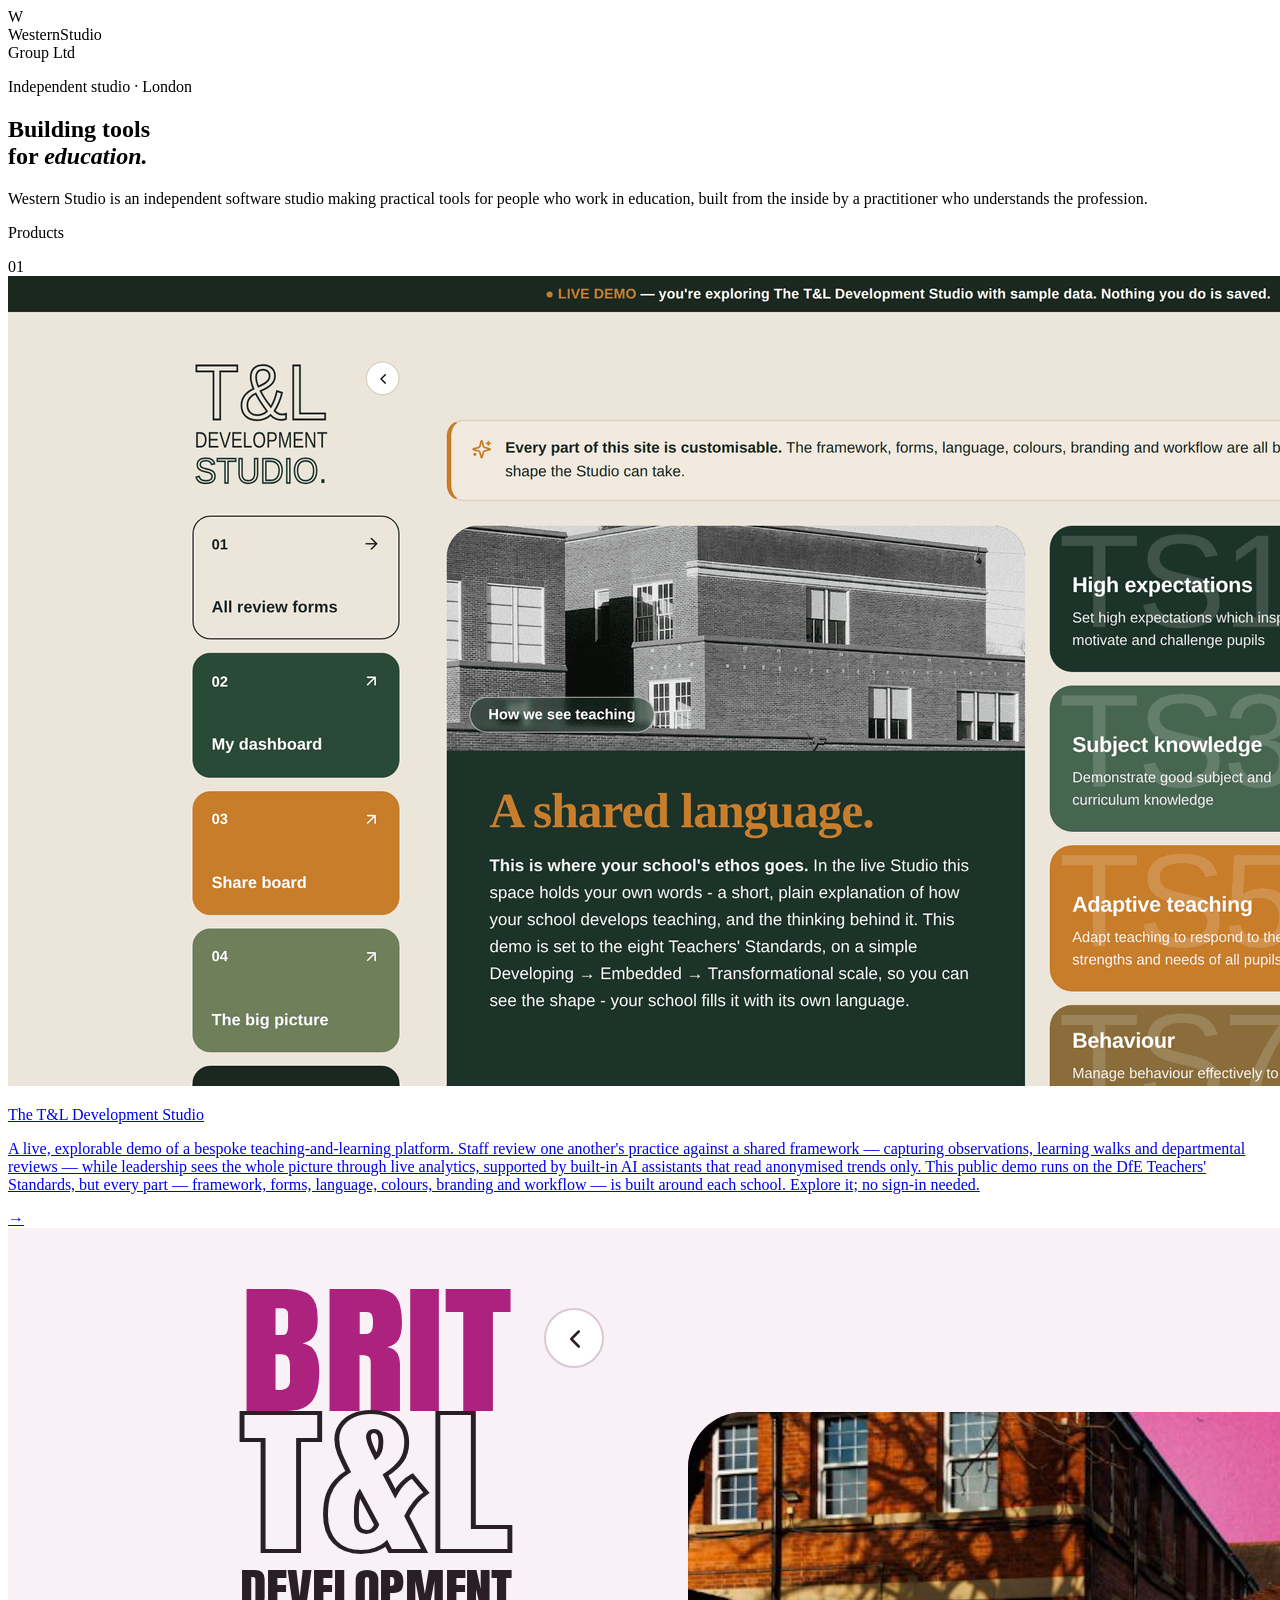
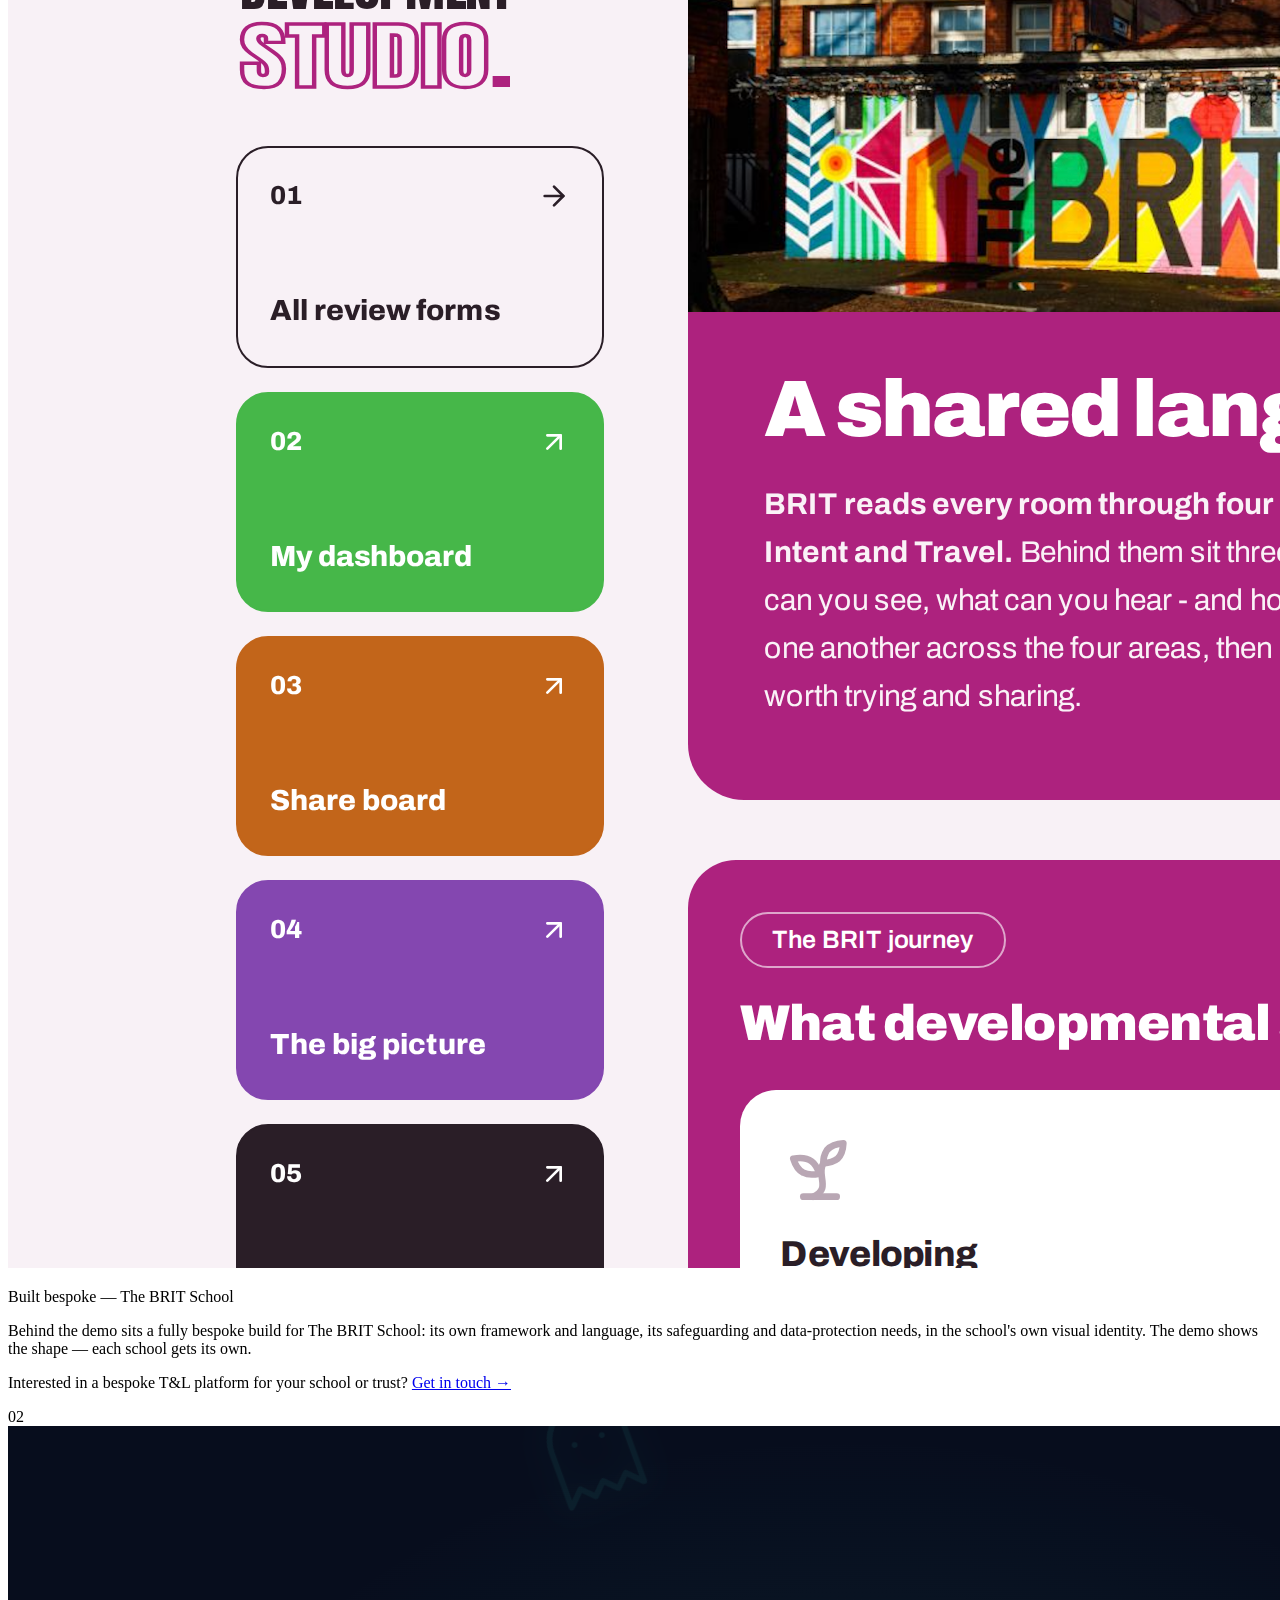
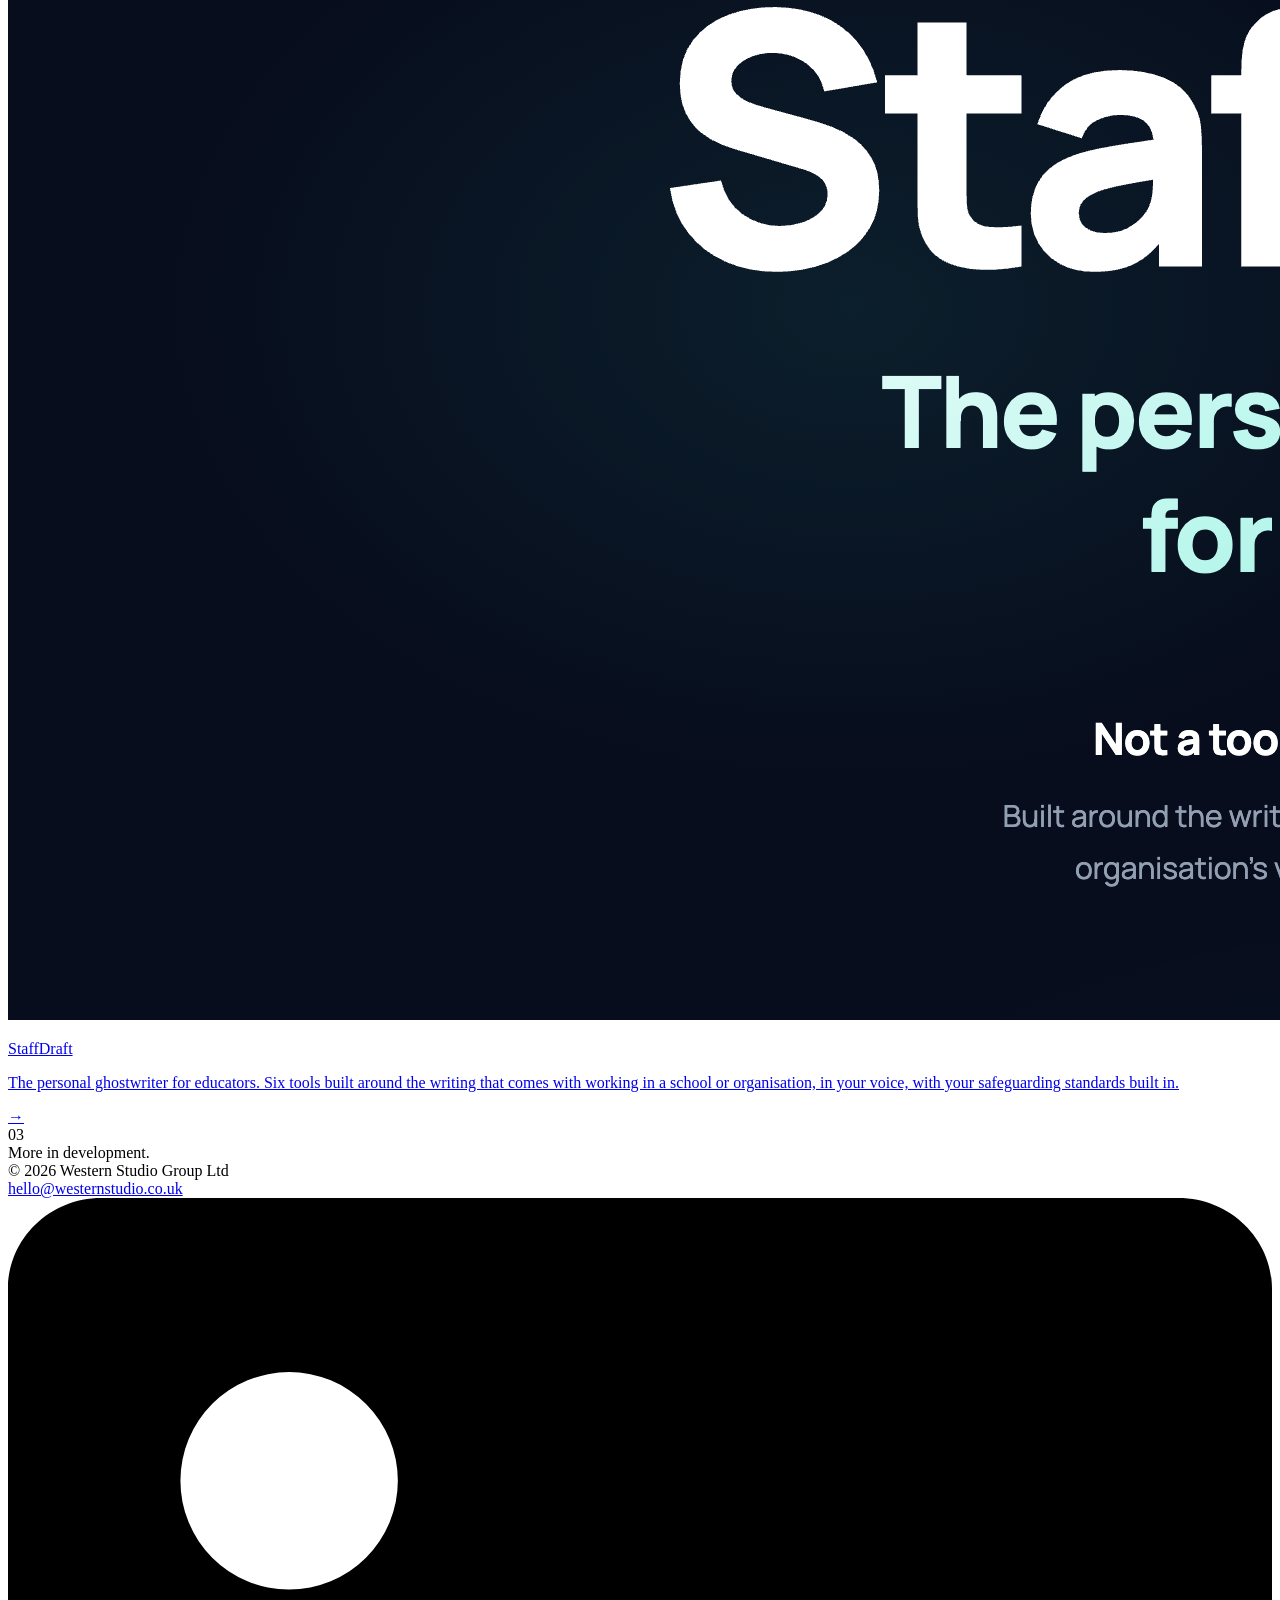
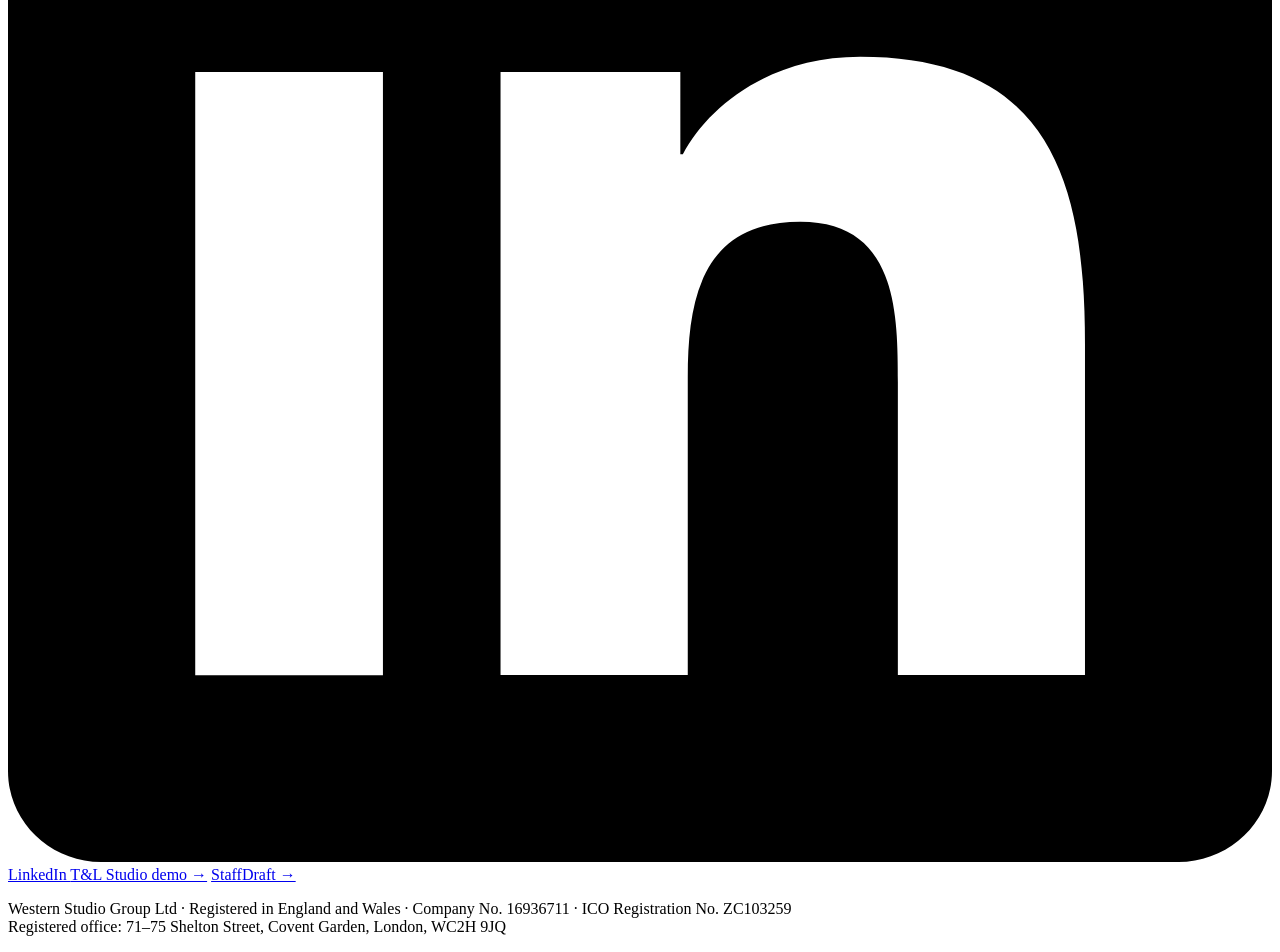
==== WesternStudio/public/index.html @ 958e8bd5 "Bump app.css cache-buster to v=2 so the new sub-section styles load The 'Built bespoke' sub-section " ====
<!DOCTYPE html>
<!--

  ██╗    ██╗ ███████╗  ██████╗
  ██║    ██║ ██╔════╝ ██╔════╝
  ██║ █╗ ██║ ███████╗ ██║  ███╗
  ██║███╗██║ ╚════██║ ██║   ██║
  ╚███╔███╔╝ ███████║ ╚██████╔╝
   ╚══╝╚══╝  ╚══════╝  ╚═════╝

  Western Studio Group  ·  independent tools for education.
  © 2026 Western Studio Group Ltd.

  [ ◉ ‿ ◉ ]  ~ made with care.

-->
<html lang="en">
<head>
  <meta charset="UTF-8">
  <meta name="viewport" content="width=device-width, initial-scale=1.0">
  <title>Western Studio Group</title>
  <meta name="description" content="Western Studio Group. An independent studio building tools for education.">
  <meta property="og:title" content="Western Studio Group">
  <meta property="og:description" content="An independent studio building tools for education.">
  <meta property="og:url" content="https://westernstudio.co.uk">
  <link rel="icon" type="image/svg+xml" href="/favicon.svg">
  <link rel="preconnect" href="https://fonts.googleapis.com">
  <link rel="preconnect" href="https://fonts.gstatic.com" crossorigin>
  <link href="https://fonts.googleapis.com/css2?family=Inter:wght@300;400;600;700;900&family=Fraunces:ital,opsz,wght@0,9..144,300;0,9..144,700;0,9..144,900;1,9..144,300;1,9..144,700&family=Bebas+Neue&display=swap" rel="stylesheet">
  <link rel="stylesheet" href="/css/app.css?v=2">
</head>
<body>

  <header>
    <div class="wrap">
      <div class="header-inner">
        <div class="wordmark">
          <div class="wm-mark">
            <span class="wm-mark-letter">W</span>
          </div>
          <div class="wm-text">
            <div class="wm-text-top">
              <span class="wm-western">Western</span><span class="wm-studio">Studio</span>
            </div>
            <span class="wm-text-bottom">Group Ltd</span>
          </div>
        </div>
        <p class="header-tagline">Independent studio &middot; London</p>
      </div>
    </div>
  </header>

  <main>
    <div class="wrap">

      <section class="hero">
        <h1>Building tools<br>for <em>education.</em></h1>
        <p>Western Studio is an independent software studio making practical tools for people who work in education, built from the inside by a practitioner who understands the profession.</p>
      </section>

      <section class="products">
        <p class="section-label">Products</p>

        <div class="product">
          <span class="product-num">01</span>
          <a href="https://tl-dev-studio-demo.web.app" target="_blank" rel="noopener noreferrer" class="product-card">
            <img src="images/demo-studio.png" alt="The T&amp;L Development Studio - the demo landing page, showing the Teachers' Standards framework and review forms" class="product-hero-img">
            <div class="product-card-body">
              <div class="product-info">
                <p class="product-name">The T&amp;L Development Studio</p>
                <p class="product-desc">A live, explorable demo of a bespoke teaching-and-learning platform. Staff review one another's practice against a shared framework — capturing observations, learning walks and departmental reviews — while leadership sees the whole picture through live analytics, supported by built-in AI assistants that read anonymised trends only. This public demo runs on the DfE Teachers' Standards, but every part — framework, forms, language, colours, branding and workflow — is built around each school. Explore it; no sign-in needed.</p>
              </div>
              <span class="product-arrow">→</span>
            </div>
          </a>
          <div class="product-subsection">
            <img src="images/brit-studio.png" alt="The bespoke T&amp;L Development Studio built for The BRIT School" class="subsection-img">
            <div class="subsection-body">
              <p class="subsection-title">Built bespoke — The BRIT School</p>
              <p class="subsection-desc">Behind the demo sits a fully bespoke build for The BRIT School: its own framework and language, its safeguarding and data-protection needs, in the school's own visual identity. The demo shows the shape — each school gets its own.</p>
              <p class="product-note">Interested in a bespoke T&amp;L platform for your school or trust? <a href="mailto:hello@westernstudio.co.uk?subject=Bespoke%20T%26L%20platform%20enquiry">Get in touch →</a></p>
            </div>
          </div>
        </div>

        <div class="product">
          <span class="product-num">02</span>
          <a href="https://staffdraft.ai" target="_blank" rel="noopener noreferrer" class="product-card">
            <img src="images/staffdraft-hero.png" alt="StaffDraft" class="product-hero-img">
            <div class="product-card-body">
              <div class="product-info">
                <p class="product-name">StaffDraft</p>
                <p class="product-desc">The personal ghostwriter for educators. Six tools built around the writing that comes with working in a school or organisation, in your voice, with your safeguarding standards built in.</p>
              </div>
              <span class="product-arrow">→</span>
            </div>
          </a>
        </div>

        <div class="product">
          <span class="product-num">03</span>
          <div class="product-placeholder">
            <span>More in development.</span>
          </div>
        </div>

      </section>

      <!-- ABOUT section hidden from public (2026-07). To restore, remove this line and the matching close-comment below.
      <section class="about">
        <p class="section-label">About</p>
        <div class="about-inner">
          <div class="about-photo-wrap">
            <img src="images/kerry.jpg" alt="Kerry Western" class="about-photo">
            <div class="about-badge">
              <svg width="9" height="9" viewBox="0 0 24 24" fill="none" stroke="white" stroke-width="3" stroke-linecap="round" stroke-linejoin="round"><polyline points="20 6 9 17 4 12"/></svg>
            </div>
          </div>
          <div class="about-body">
            <h2>Kerry Western</h2>
            <p class="about-role">Creator, Western Studio Group &nbsp;·&nbsp; Director of Teaching &amp; Learning, The BRIT School</p>
            <p>Computer scientist by training, television producer by early career, educator by conviction. Kerry has spent over twelve years at the intersection of education, the arts and technology, leading teaching and learning strategy at one of the UK's most distinctive schools, developing whole-school AI and digital strategy, and speaking at Bett and the Festival of Education. StaffDraft is her first product.</p>
          </div>
        </div>
      </section>

      <section class="brand">
        <p class="section-label">Brand</p>
        <div class="brand-logos">
          <div class="brand-logo-item">
            <img src="/images/wsg-logo.svg" alt="Western Studio Group logo" style="max-width:320px;width:100%;">
            <a href="/images/wsg-logo.svg" download="wsg-logo.svg" class="brand-download">
              <svg xmlns="http://www.w3.org/2000/svg" width="13" height="13" viewBox="0 0 24 24" fill="none" stroke="currentColor" stroke-width="2" stroke-linecap="round" stroke-linejoin="round"><path d="M21 15v4a2 2 0 0 1-2 2H5a2 2 0 0 1-2-2v-4"/><polyline points="7 10 12 15 17 10"/><line x1="12" y1="15" x2="12" y2="3"/></svg>
              Download SVG
            </a>
          </div>
          <div class="brand-logo-item">
            <img src="/images/wsg-circle.svg" alt="Western Studio Group monogram" style="width:110px;height:110px;">
            <a href="/images/wsg-circle.svg" download="wsg-circle.svg" class="brand-download">
              <svg xmlns="http://www.w3.org/2000/svg" width="13" height="13" viewBox="0 0 24 24" fill="none" stroke="currentColor" stroke-width="2" stroke-linecap="round" stroke-linejoin="round"><path d="M21 15v4a2 2 0 0 1-2 2H5a2 2 0 0 1-2-2v-4"/><polyline points="7 10 12 15 17 10"/><line x1="12" y1="15" x2="12" y2="3"/></svg>
              Download SVG
            </a>
          </div>
        </div>
      </section>
      -->

    </div>
  </main>

  <footer>
    <div class="wrap">
      <div class="footer-inner">
        <span class="footer-copy">© 2026 Western Studio Group Ltd</span>
        <div class="footer-links">
          <a href="mailto:hello@westernstudio.co.uk">hello@westernstudio.co.uk</a>
          <a href="https://www.linkedin.com/in/kerry-western" target="_blank" rel="noopener noreferrer">
            <svg class="li-icon" viewBox="0 0 24 24" xmlns="http://www.w3.org/2000/svg"><path d="M20.45 20.45h-3.554v-5.57c0-1.328-.025-3.036-1.852-3.036-1.853 0-2.137 1.447-2.137 2.942v5.664H9.352V9h3.414v1.561h.048c.476-.9 1.637-1.852 3.368-1.852 3.601 0 4.267 2.37 4.267 5.454v6.287zM5.337 7.433a2.062 2.062 0 0 1-2.063-2.065 2.064 2.064 0 1 1 2.063 2.065zm1.782 13.019H3.555V9h3.564v11.452zM22.225 0H1.771C.792 0 0 .774 0 1.729v20.542C0 23.227.792 24 1.771 24h20.451C23.2 24 24 23.227 24 22.271V1.729C24 .774 23.2 0 22.222 0h.003z"/></svg>
            LinkedIn
          </a>
          <a href="https://tl-dev-studio-demo.web.app" target="_blank" rel="noopener noreferrer" class="link-amber">T&amp;L Studio demo →</a>
          <a href="https://staffdraft.ai" target="_blank" rel="noopener noreferrer" class="link-amber">StaffDraft →</a>
        </div>
        <p class="footer-legal">
          Western Studio Group Ltd &middot; Registered in England and Wales &middot; Company No. 16936711 &middot; ICO Registration No. ZC103259<br>
          Registered office: 71–75 Shelton Street, Covent Garden, London, WC2H 9JQ
        </p>
      </div>
    </div>
  </footer>

</body>
</html>
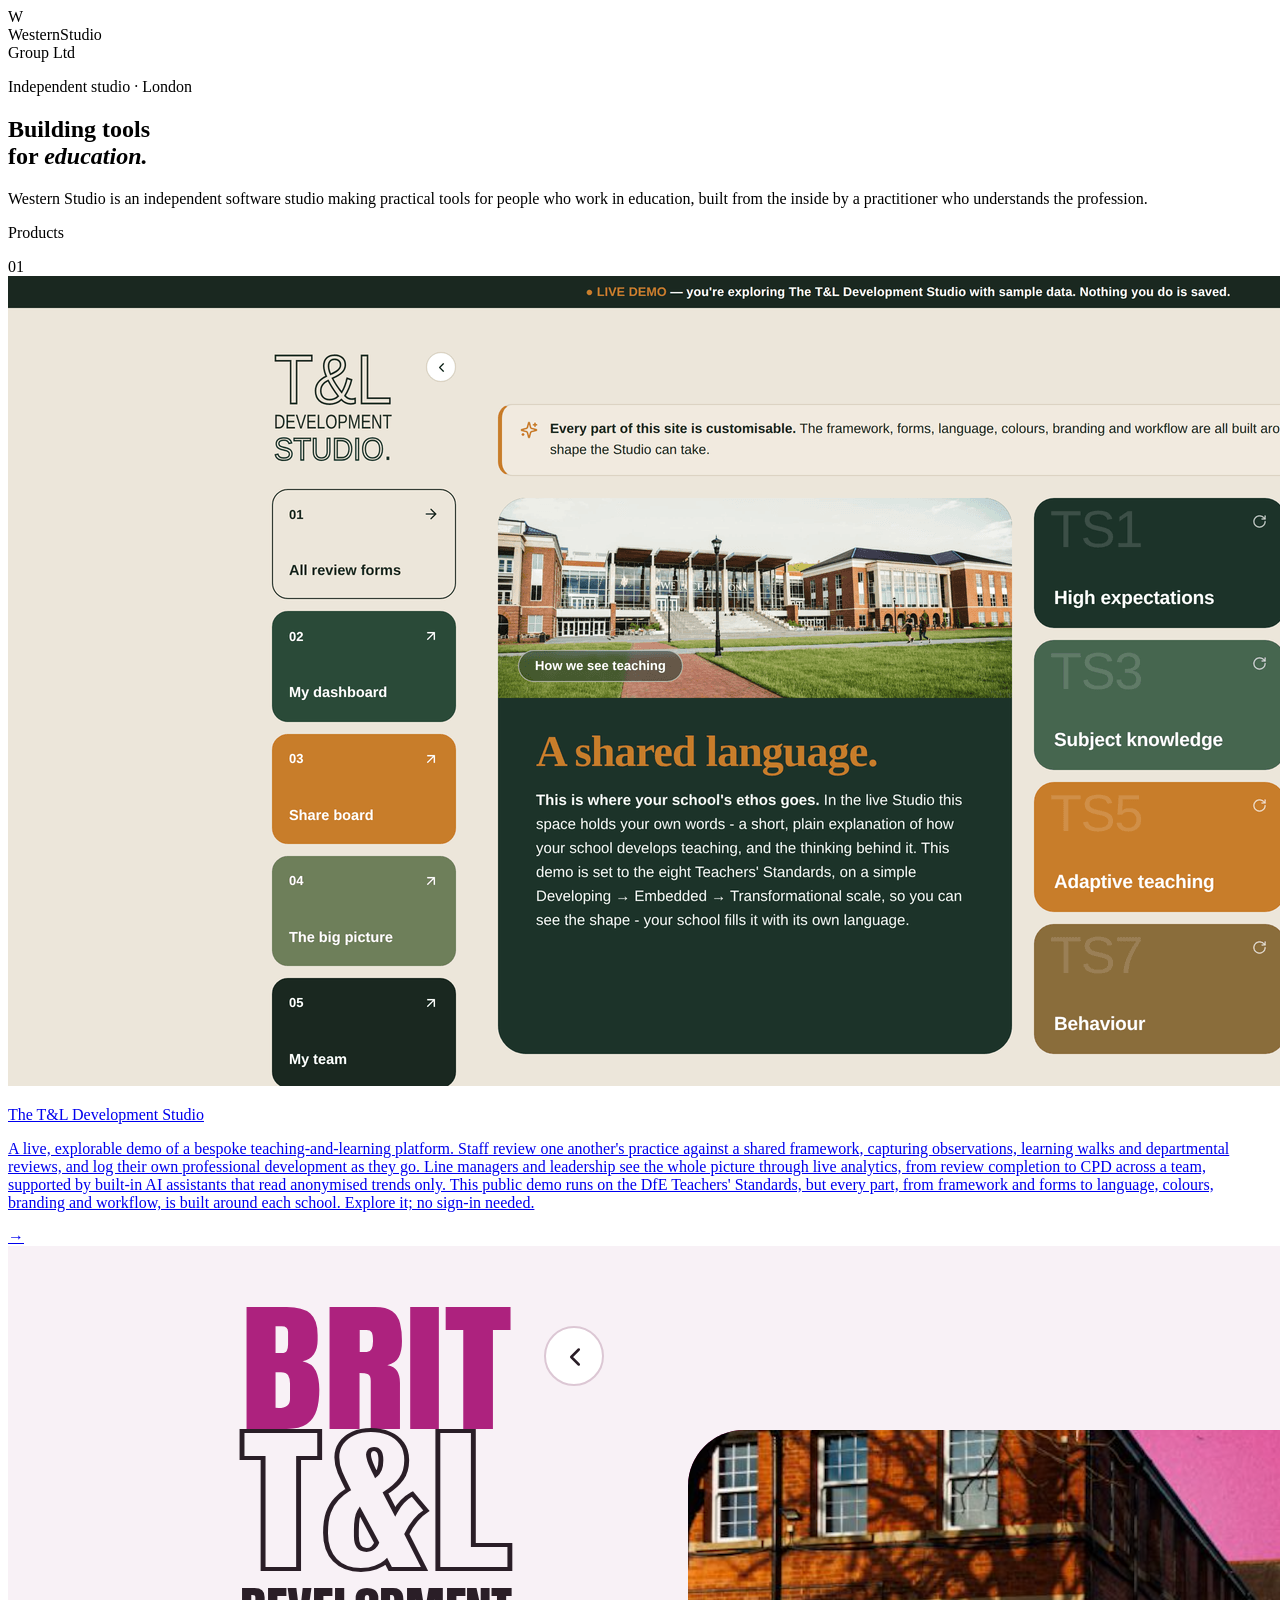
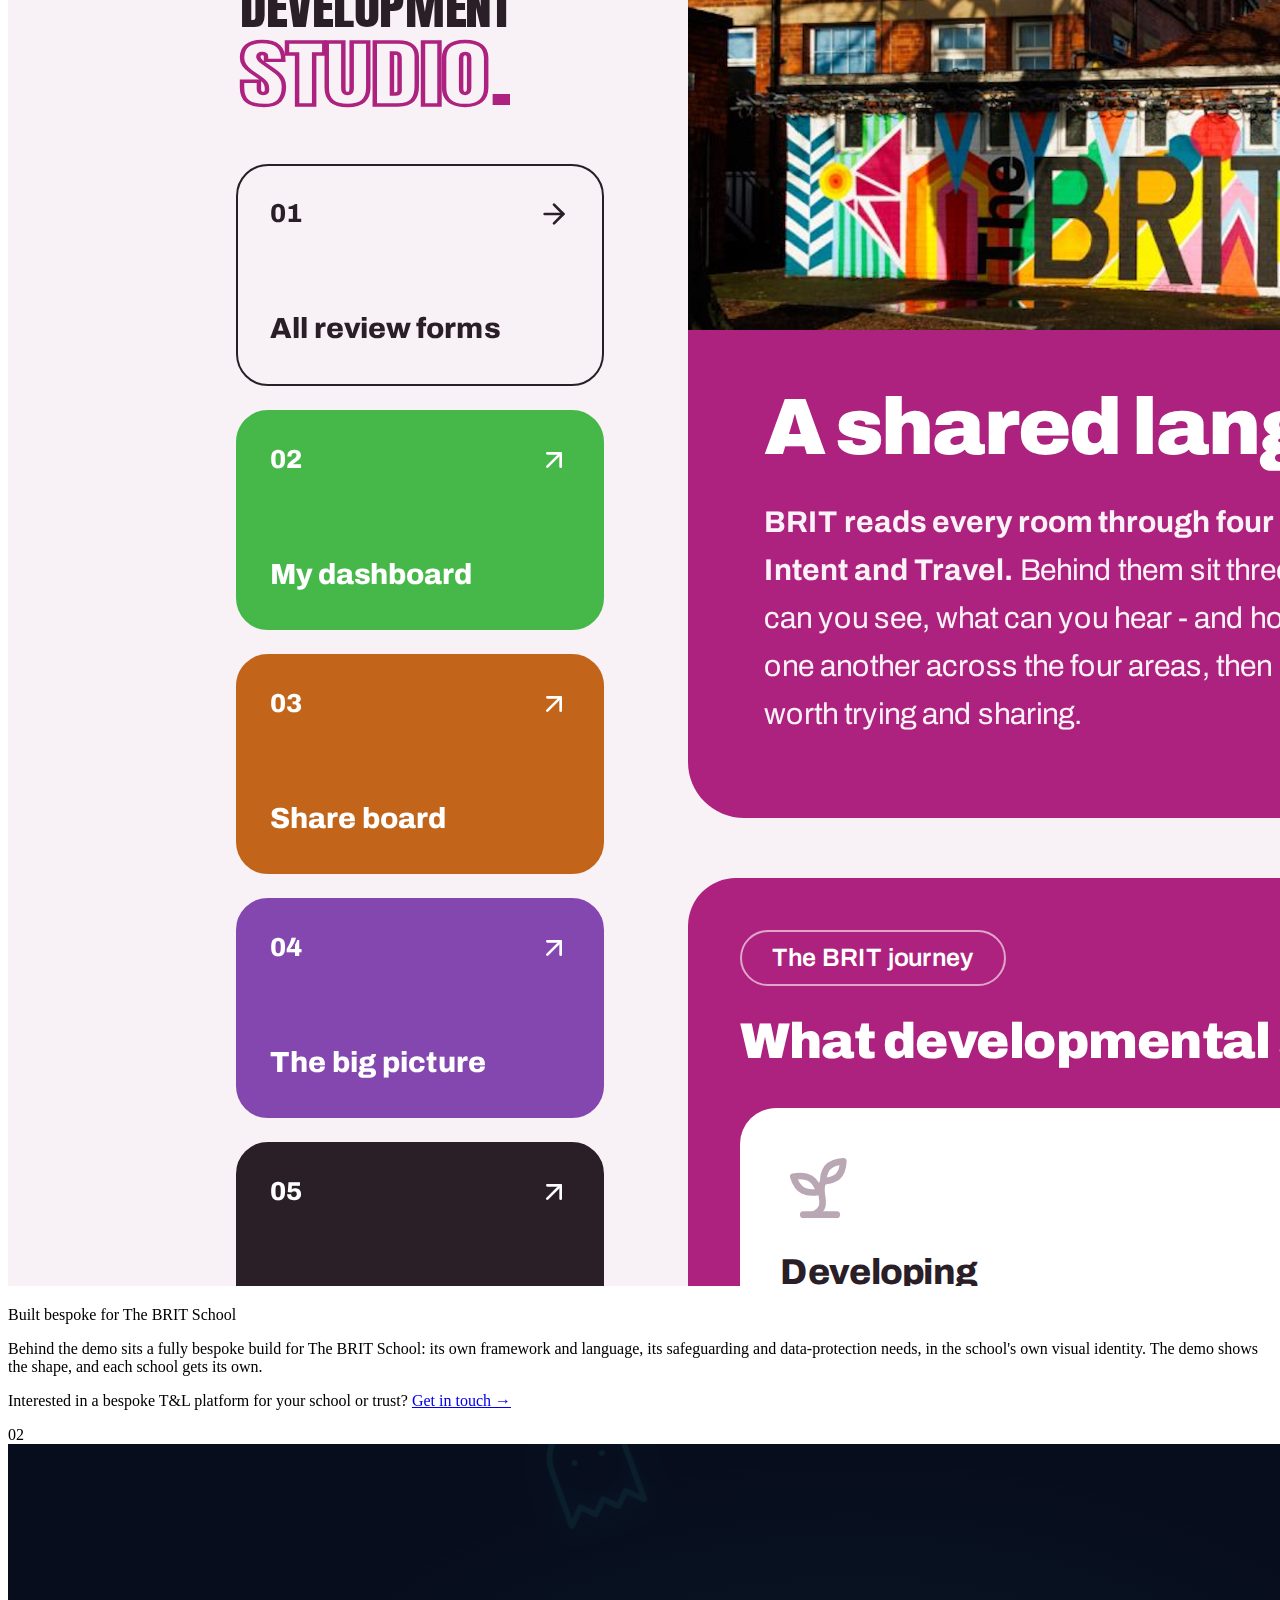
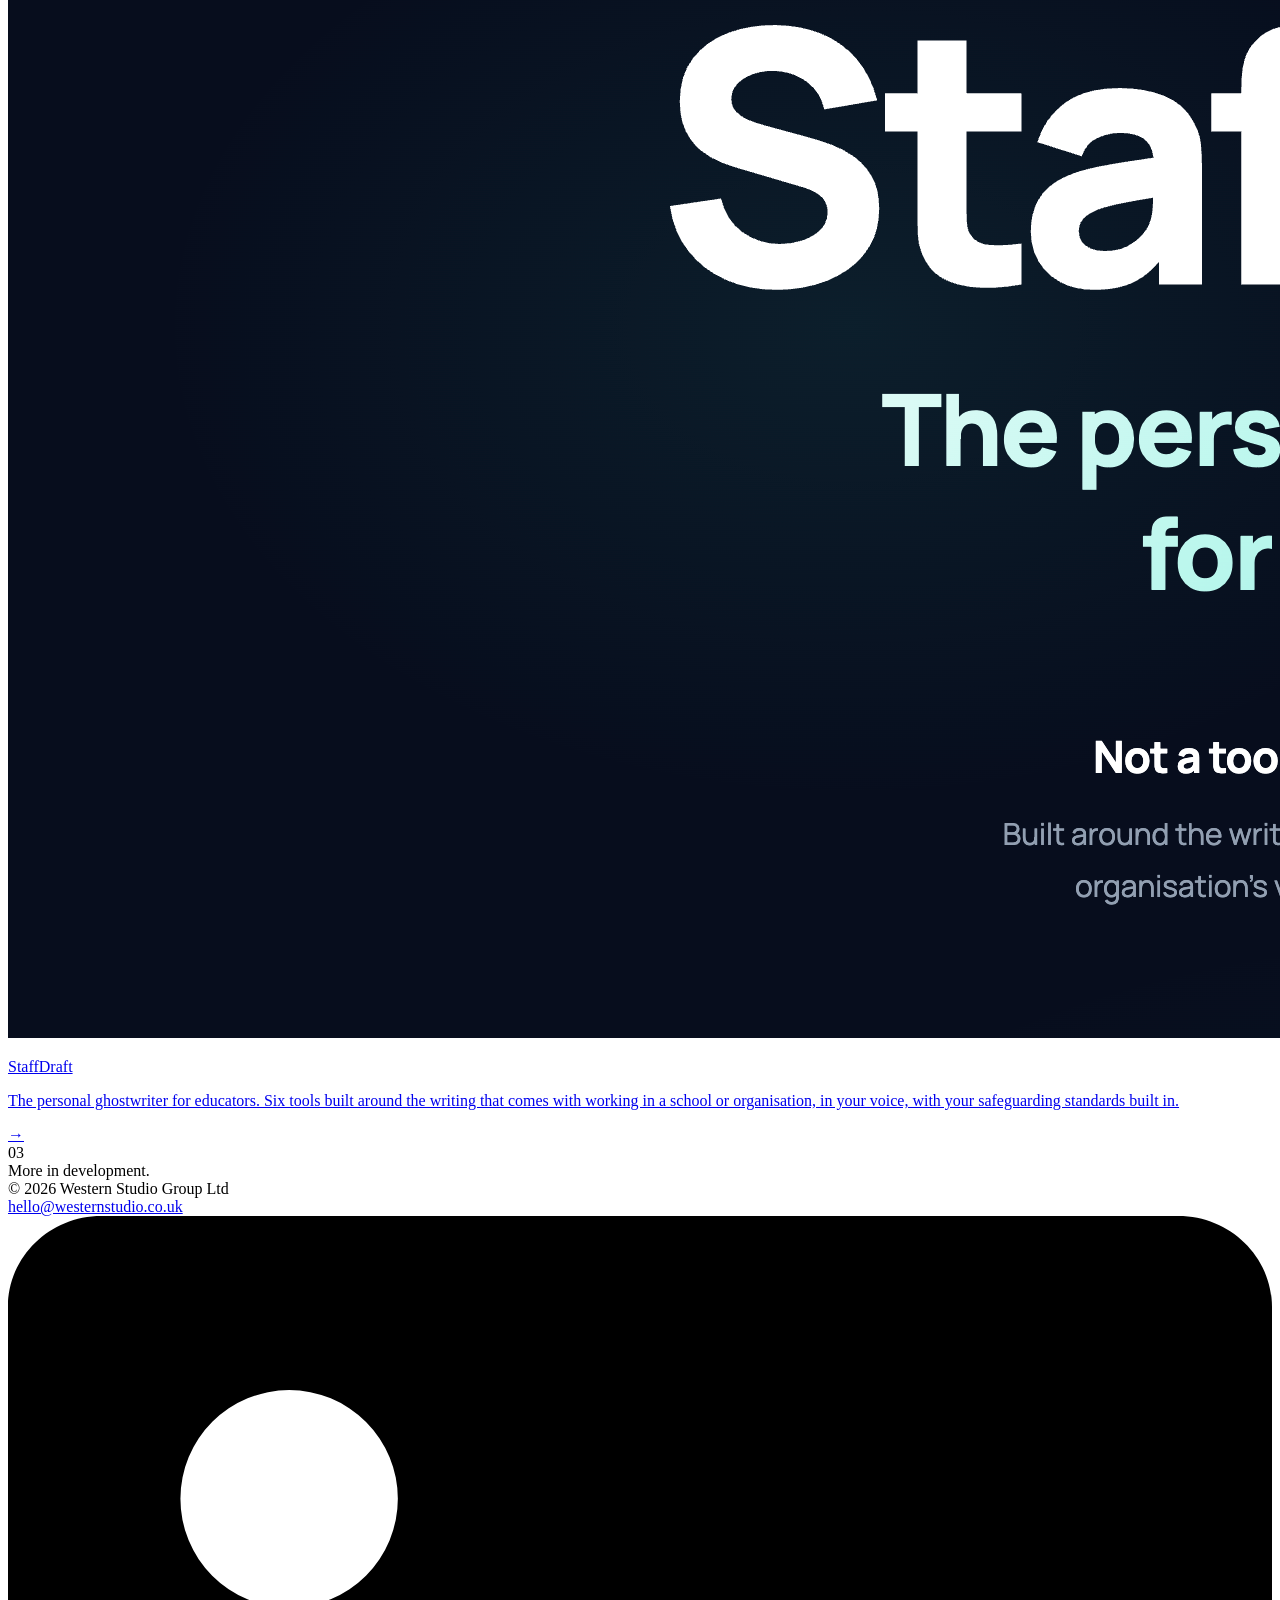
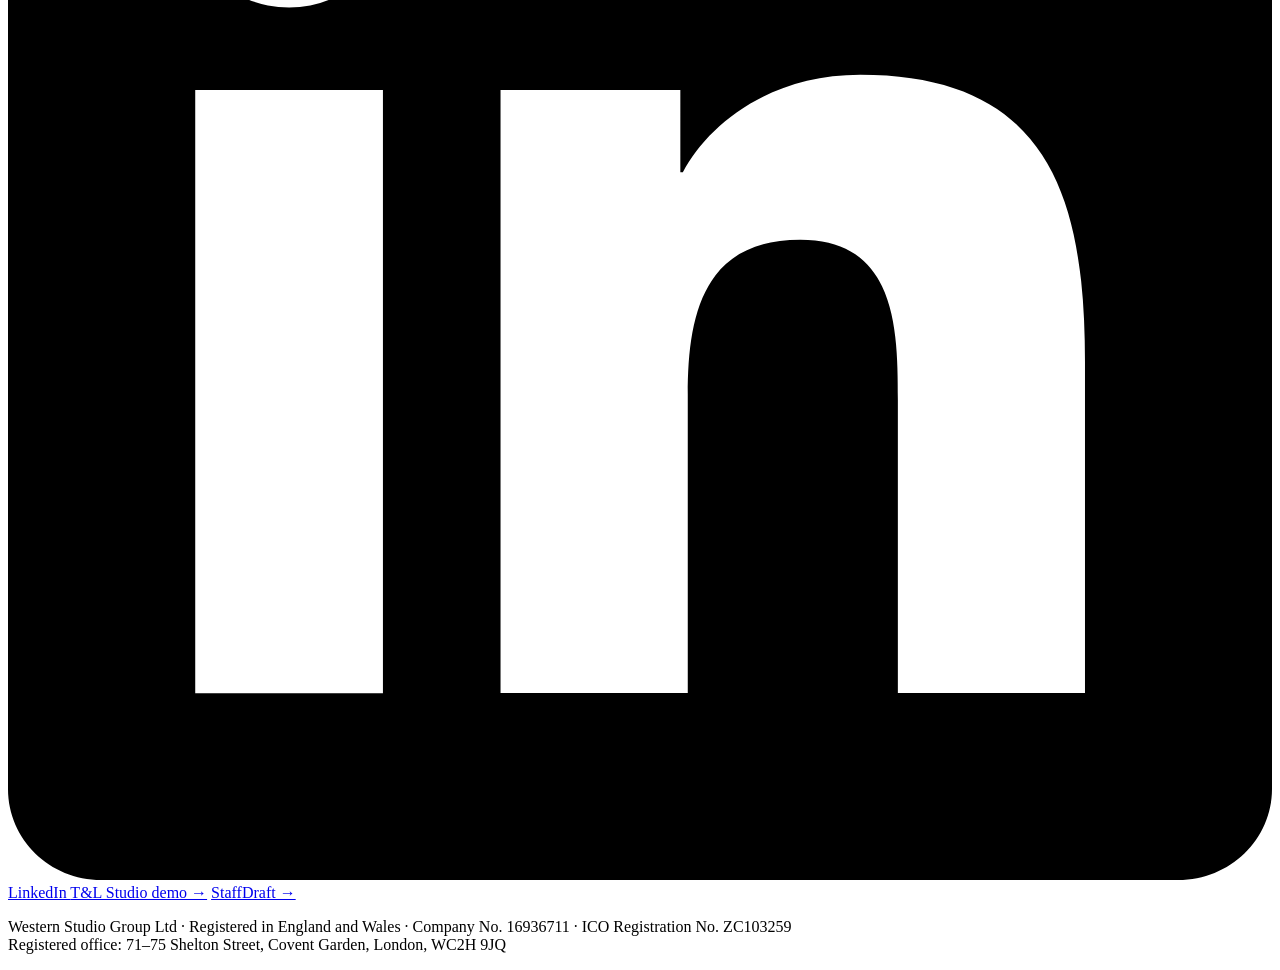
==== commit 6848461b: "Refresh T&L demo card: new colour header image, CPD in blurb, no em dashes - Replace the demo header" ====
--- a/WesternStudio/public/index.html
+++ b/WesternStudio/public/index.html
@@ -68,7 +68,7 @@
             <div class="product-card-body">
               <div class="product-info">
                 <p class="product-name">The T&amp;L Development Studio</p>
-                <p class="product-desc">A live, explorable demo of a bespoke teaching-and-learning platform. Staff review one another's practice against a shared framework — capturing observations, learning walks and departmental reviews — while leadership sees the whole picture through live analytics, supported by built-in AI assistants that read anonymised trends only. This public demo runs on the DfE Teachers' Standards, but every part — framework, forms, language, colours, branding and workflow — is built around each school. Explore it; no sign-in needed.</p>
+                <p class="product-desc">A live, explorable demo of a bespoke teaching-and-learning platform. Staff review one another's practice against a shared framework, capturing observations, learning walks and departmental reviews, and log their own professional development as they go. Line managers and leadership see the whole picture through live analytics, from review completion to CPD across a team, supported by built-in AI assistants that read anonymised trends only. This public demo runs on the DfE Teachers' Standards, but every part, from framework and forms to language, colours, branding and workflow, is built around each school. Explore it; no sign-in needed.</p>
               </div>
               <span class="product-arrow">→</span>
             </div>
@@ -76,8 +76,8 @@
           <div class="product-subsection">
             <img src="images/brit-studio.png" alt="The bespoke T&amp;L Development Studio built for The BRIT School" class="subsection-img">
             <div class="subsection-body">
-              <p class="subsection-title">Built bespoke — The BRIT School</p>
-              <p class="subsection-desc">Behind the demo sits a fully bespoke build for The BRIT School: its own framework and language, its safeguarding and data-protection needs, in the school's own visual identity. The demo shows the shape — each school gets its own.</p>
+              <p class="subsection-title">Built bespoke for The BRIT School</p>
+              <p class="subsection-desc">Behind the demo sits a fully bespoke build for The BRIT School: its own framework and language, its safeguarding and data-protection needs, in the school's own visual identity. The demo shows the shape, and each school gets its own.</p>
               <p class="product-note">Interested in a bespoke T&amp;L platform for your school or trust? <a href="mailto:hello@westernstudio.co.uk?subject=Bespoke%20T%26L%20platform%20enquiry">Get in touch →</a></p>
             </div>
           </div>
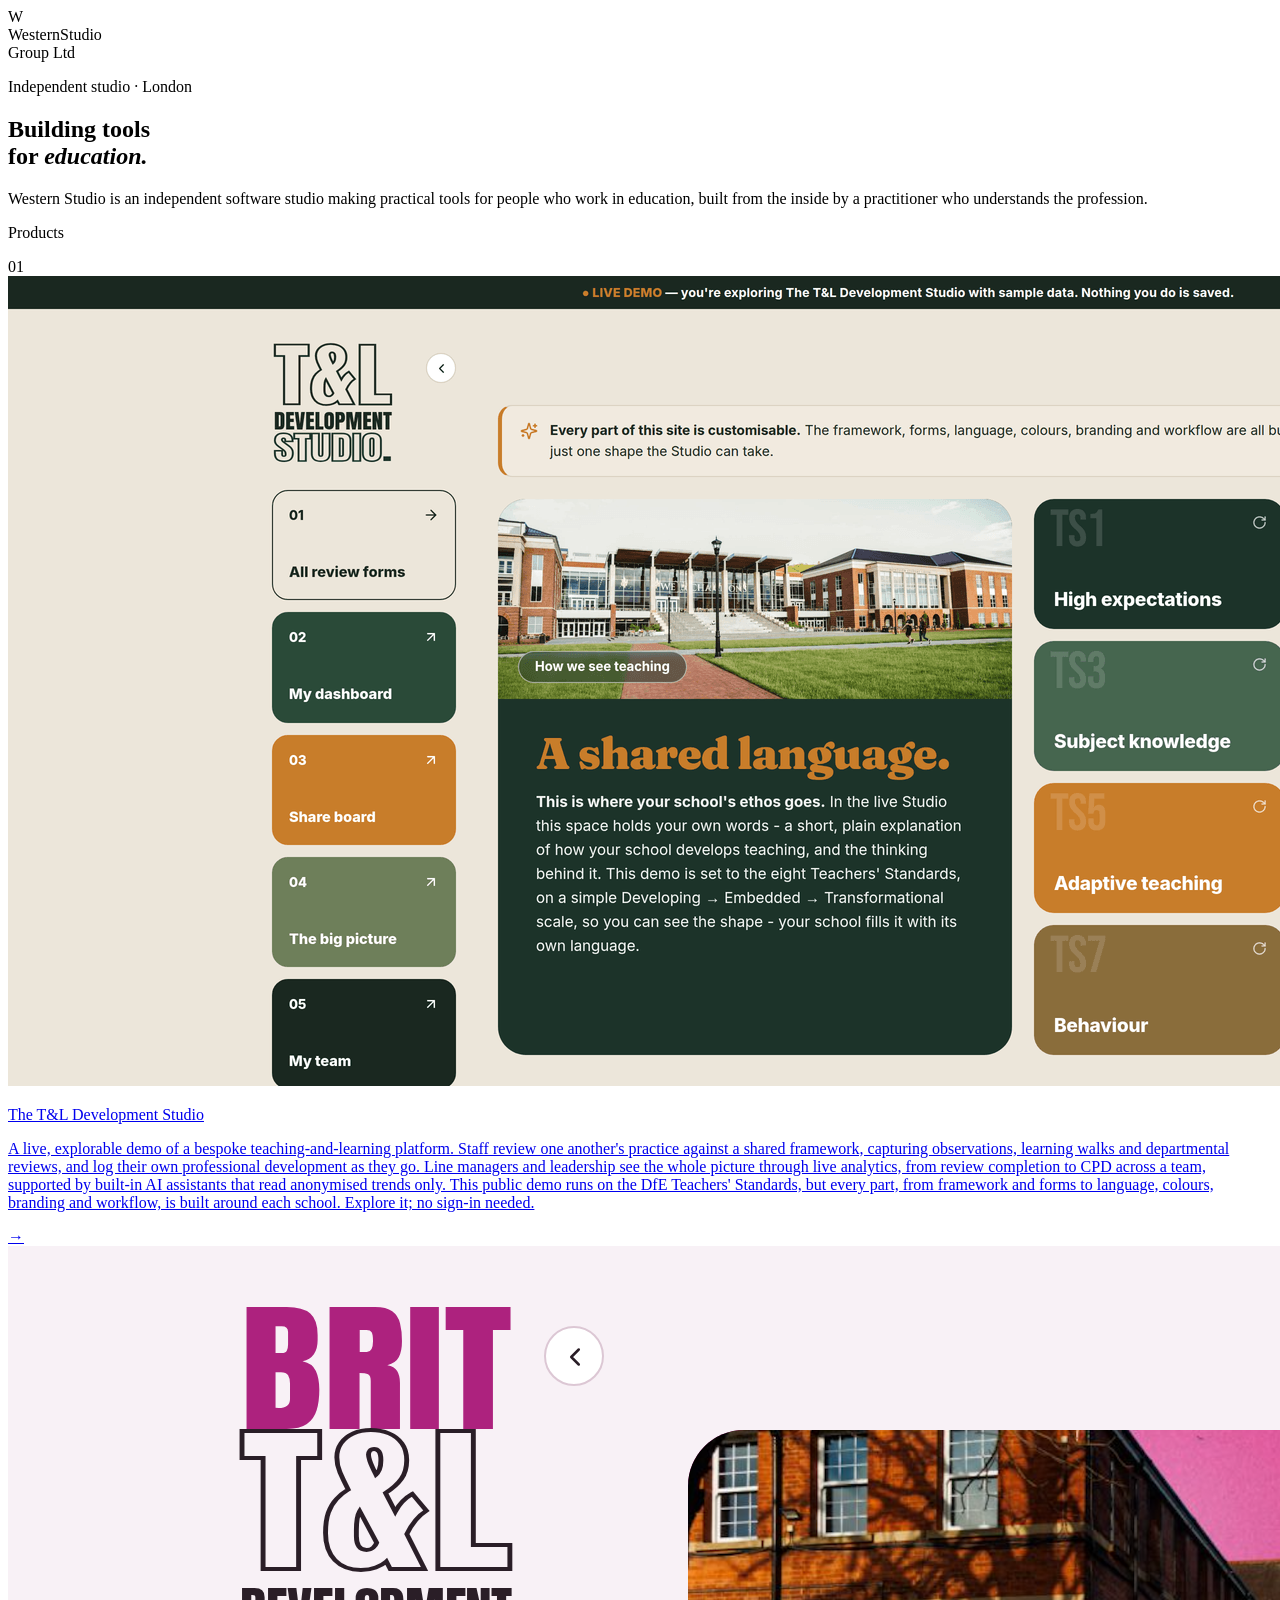
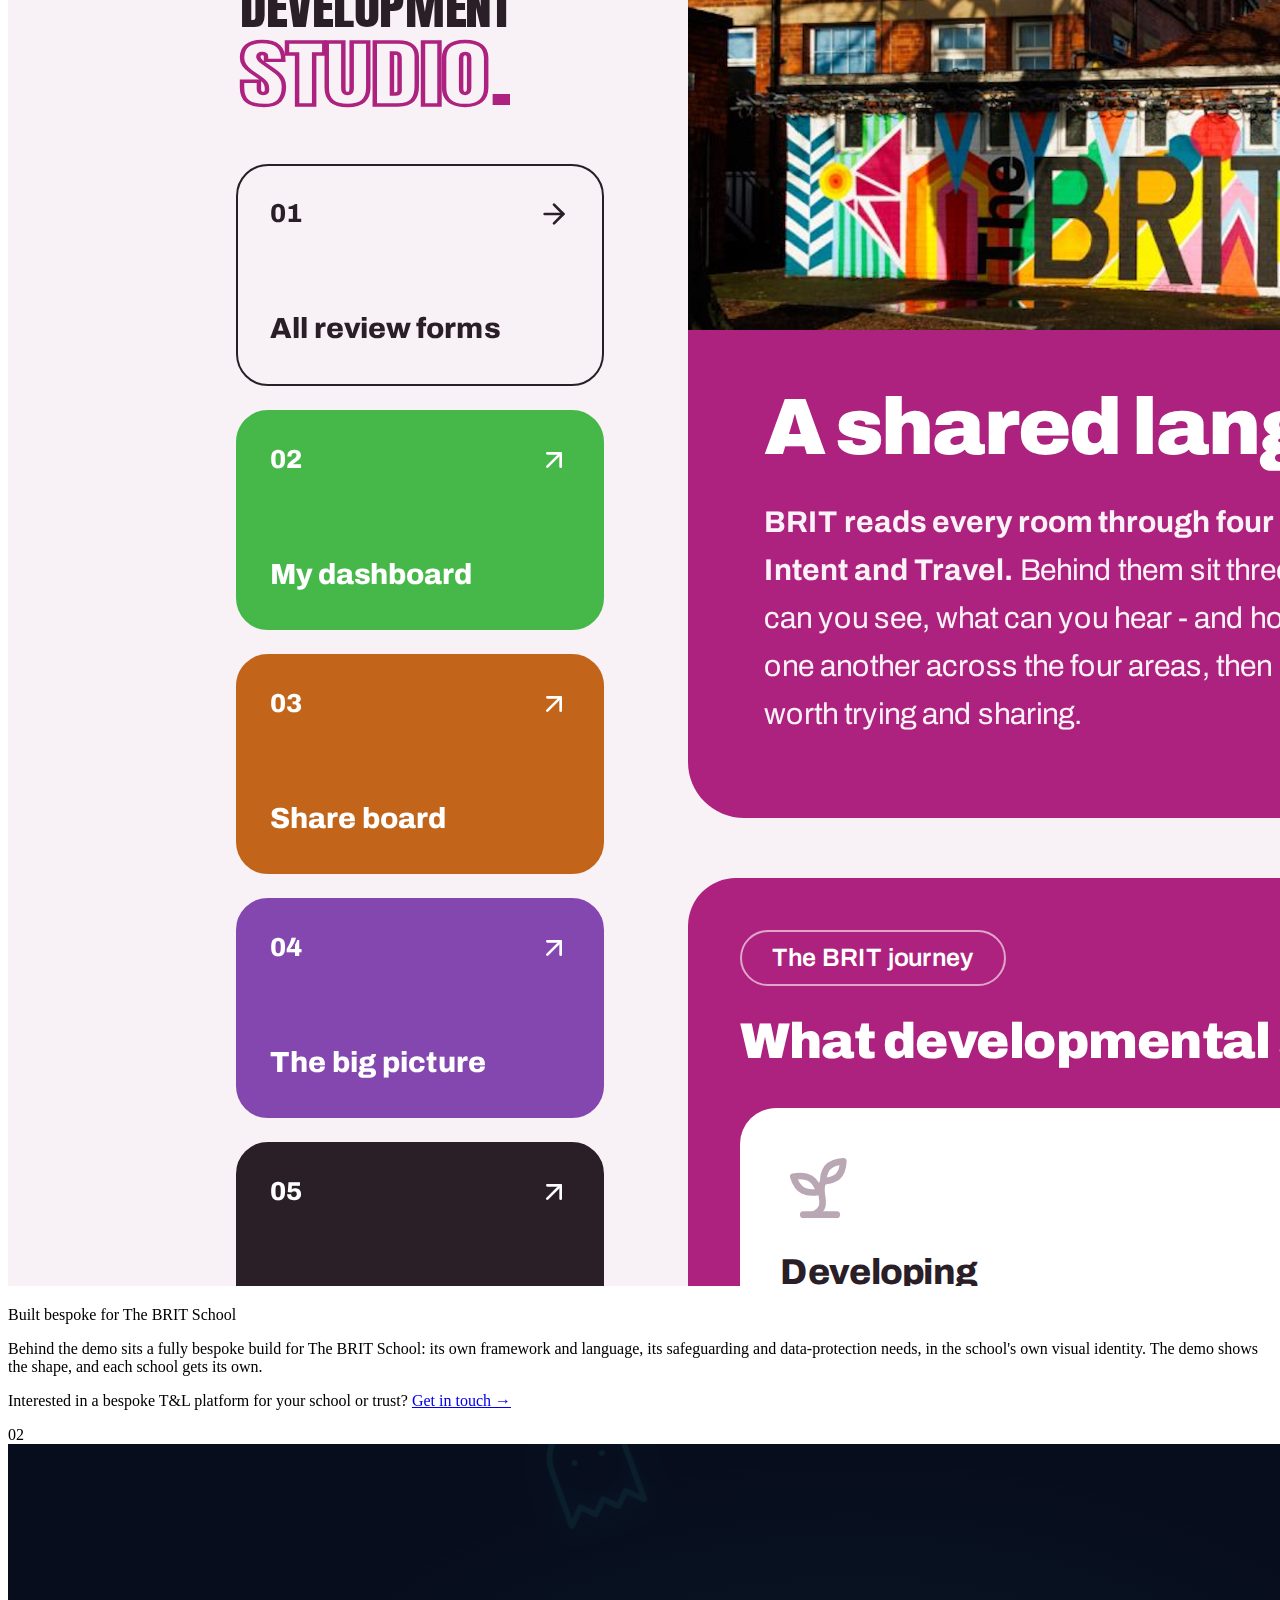
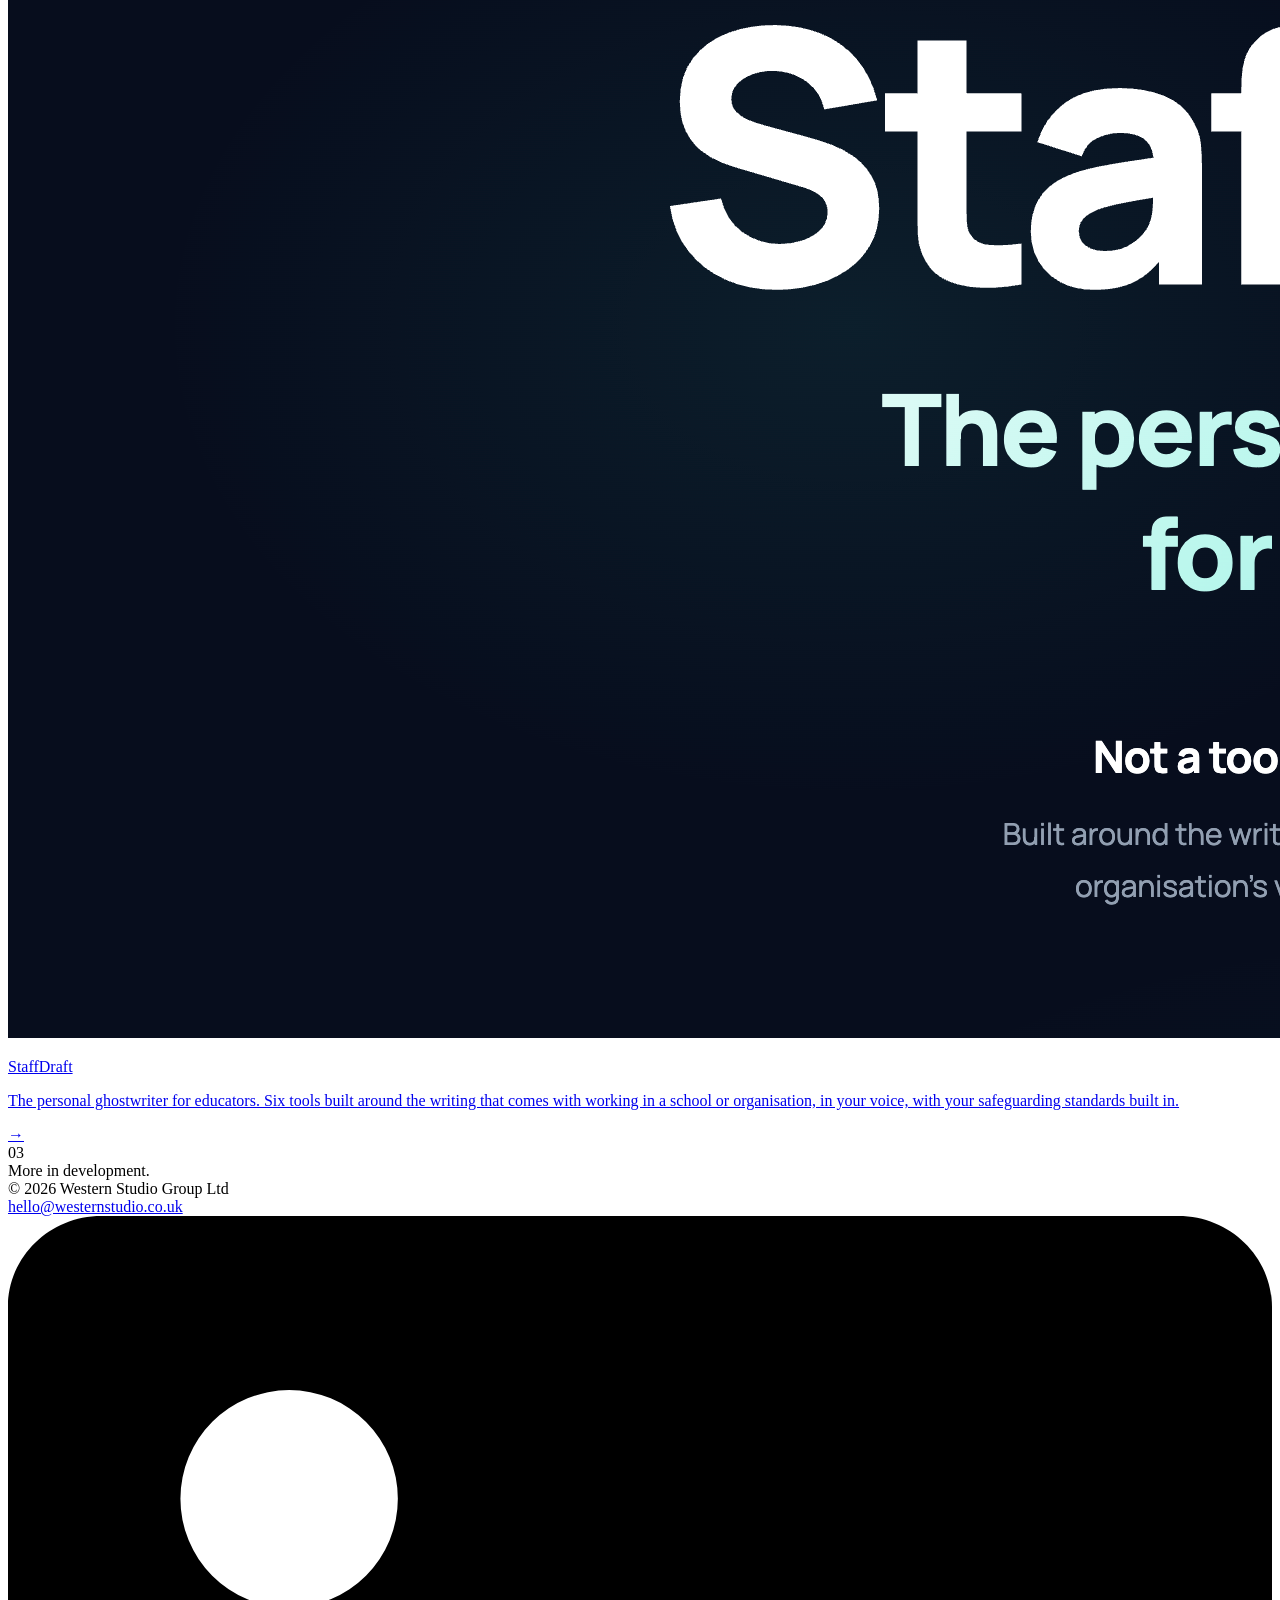
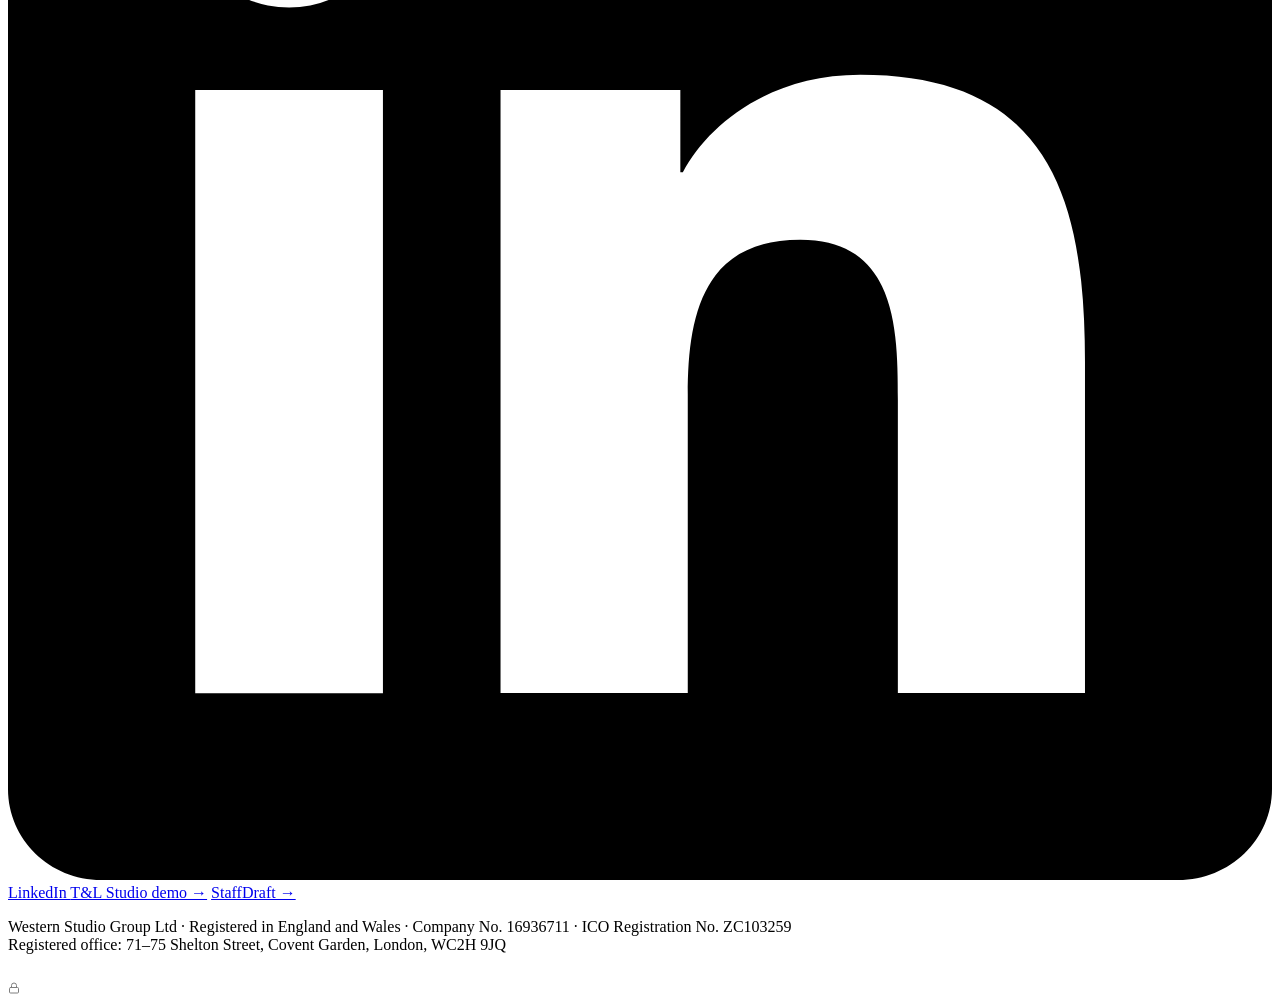
==== commit f3a984c1: "Add discreet footer link to the private pricing page Adds a small, low-emphasis padlock link in the " ====
--- a/WesternStudio/public/index.html
+++ b/WesternStudio/public/index.html
@@ -165,6 +165,12 @@
           Western Studio Group Ltd &middot; Registered in England and Wales &middot; Company No. 16936711 &middot; ICO Registration No. ZC103259<br>
           Registered office: 71–75 Shelton Street, Covent Garden, London, WC2H 9JQ
         </p>
+        <a href="/pricing/" title="Pricing model (private)" aria-label="Pricing model (private)" rel="nofollow"
+           style="display:inline-flex;align-items:center;gap:5px;margin-top:12px;color:var(--faint);opacity:.5;text-decoration:none;font-size:11px;letter-spacing:.06em;transition:opacity .15s,color .15s;"
+           onmouseover="this.style.opacity=1;this.style.color='var(--amber)'"
+           onmouseout="this.style.opacity=.5;this.style.color='var(--faint)'">
+          <svg width="12" height="12" viewBox="0 0 24 24" fill="none" stroke="currentColor" stroke-width="2" stroke-linecap="round" stroke-linejoin="round"><rect x="3" y="11" width="18" height="11" rx="2" ry="2"/><path d="M7 11V7a5 5 0 0 1 10 0v4"/></svg>
+        </a>
       </div>
     </div>
   </footer>
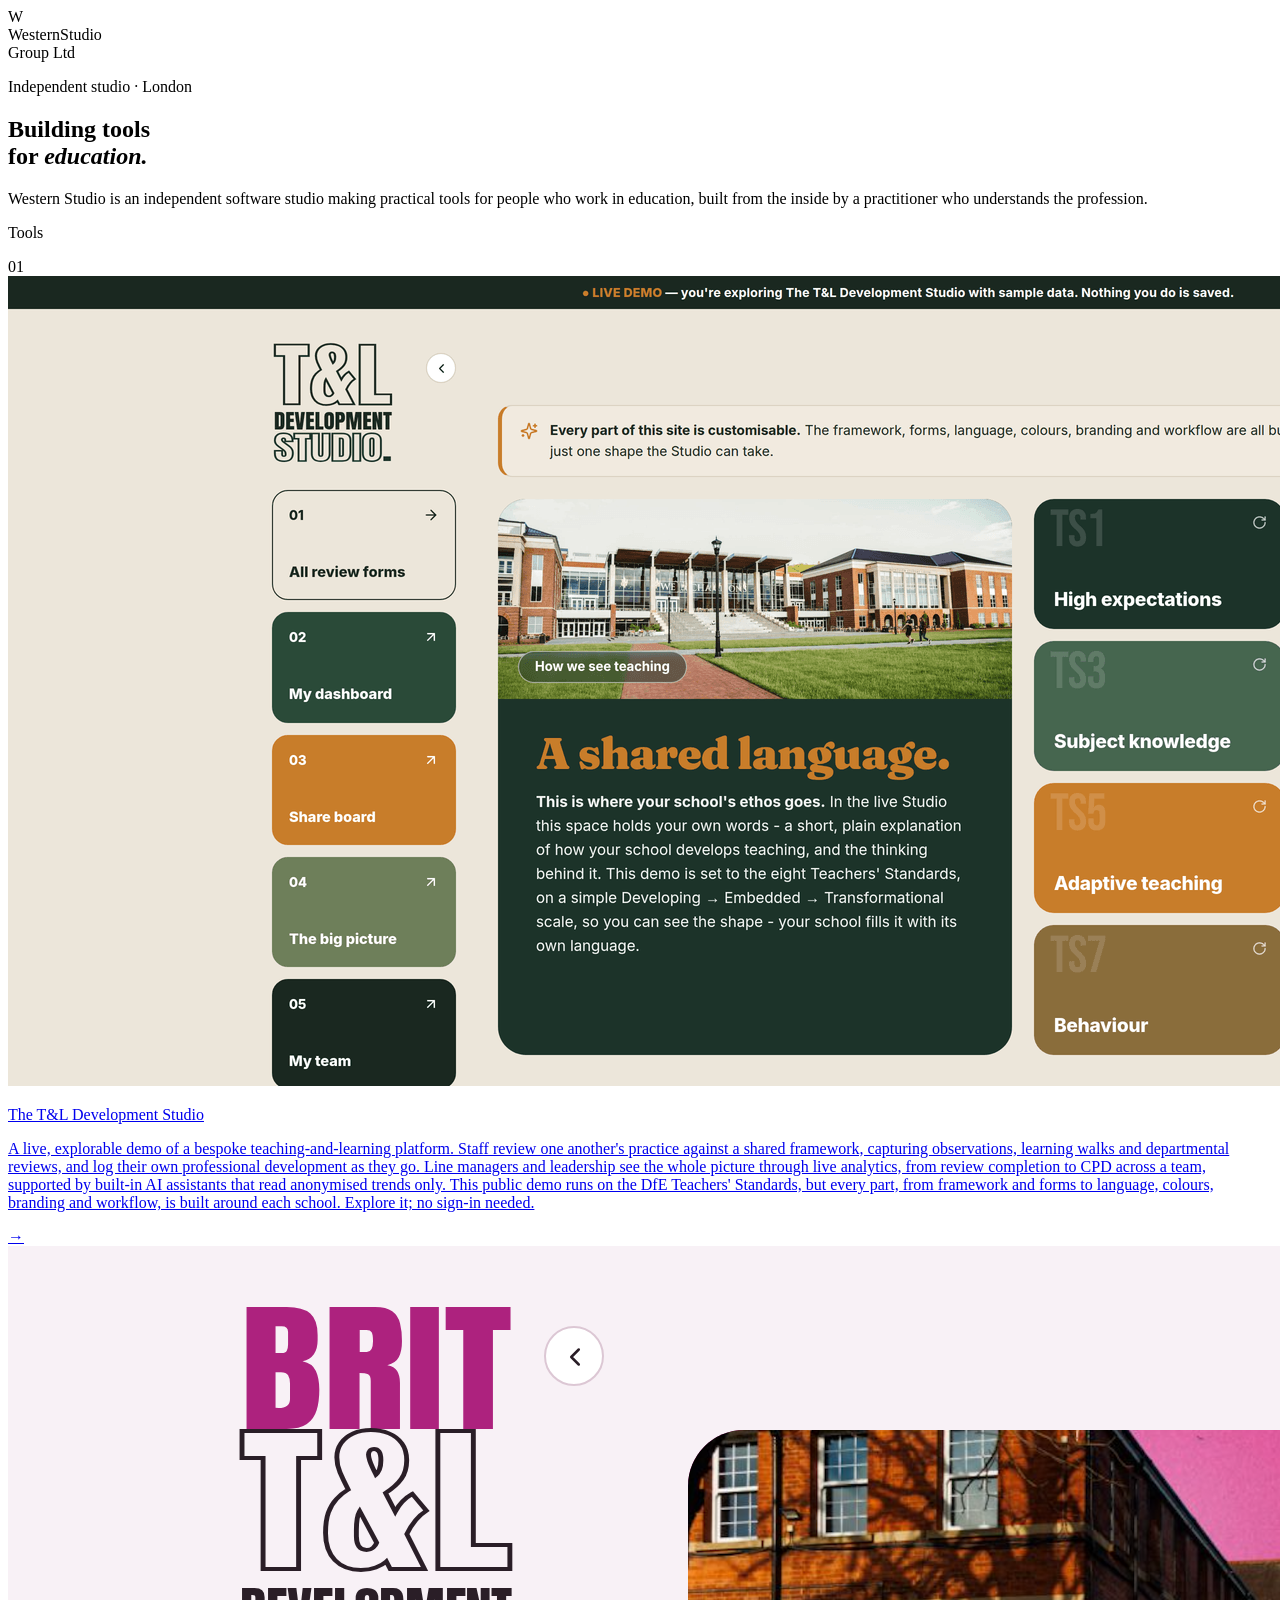
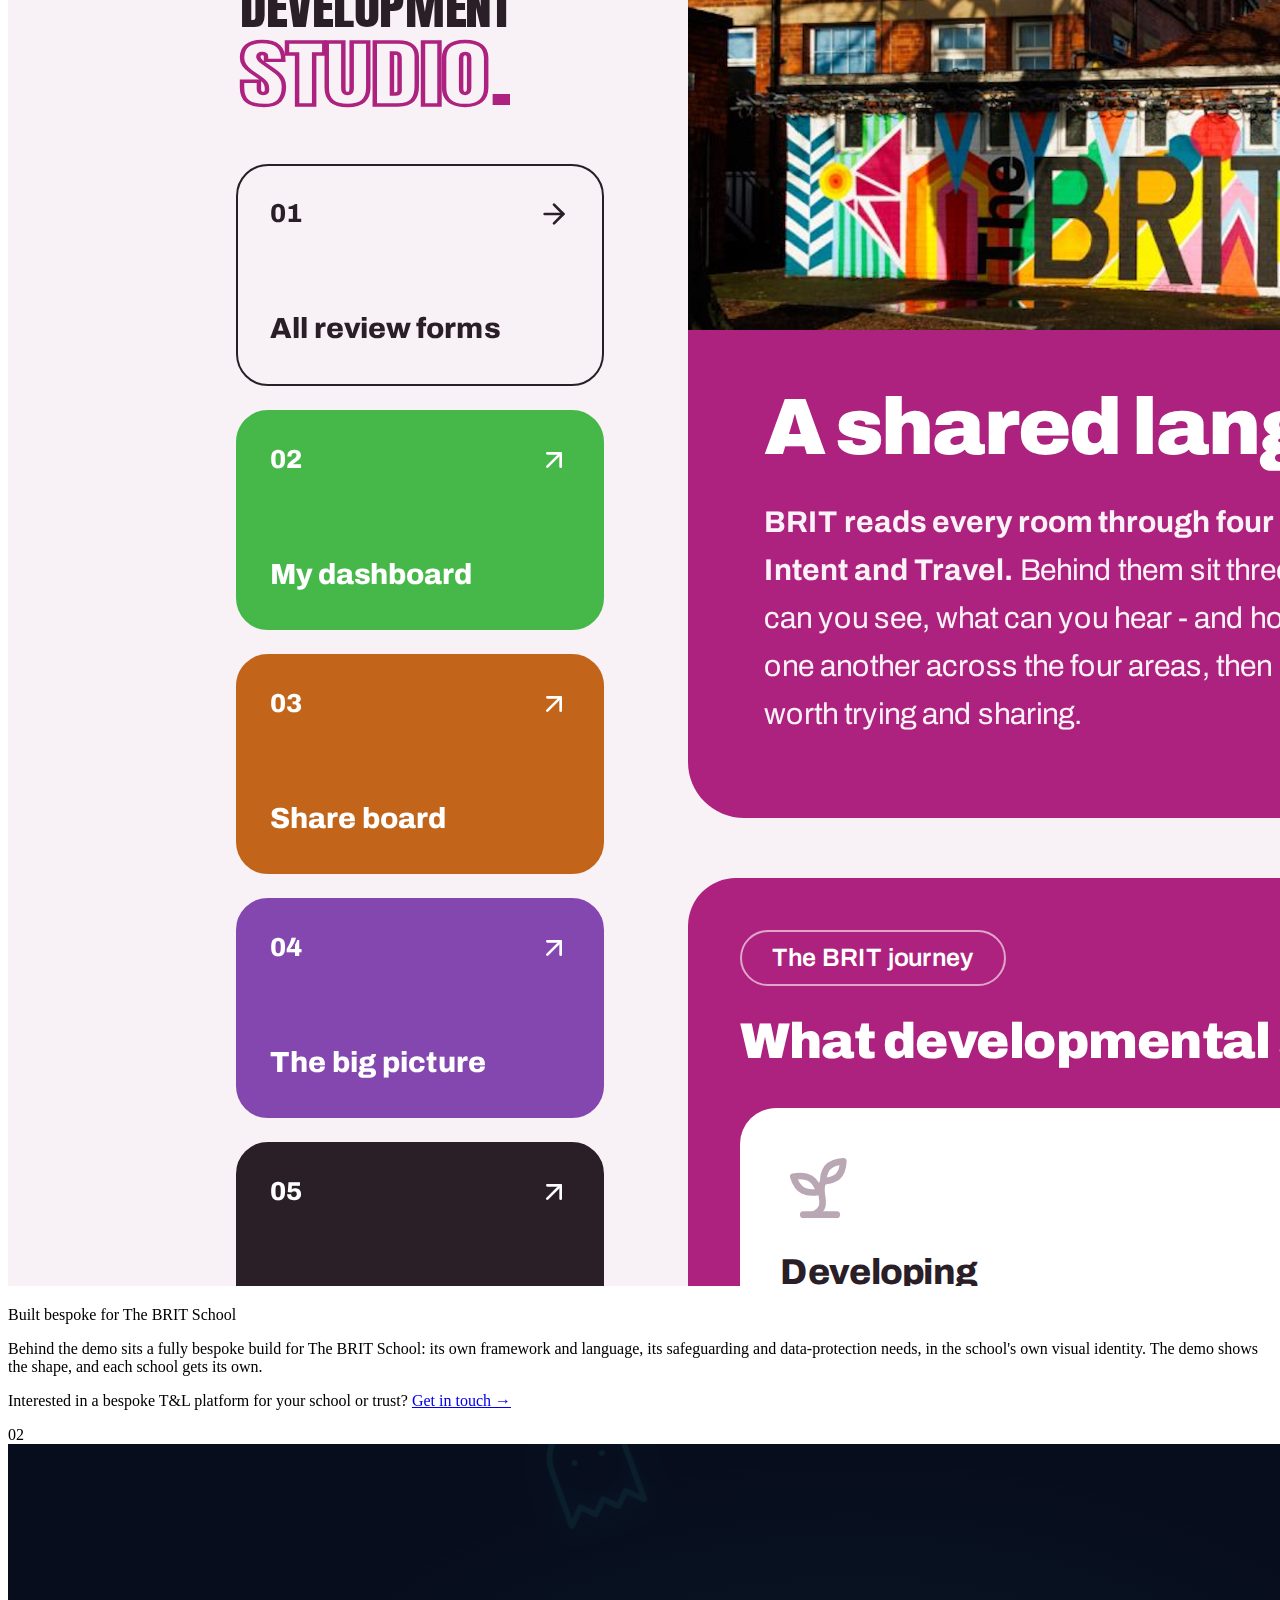
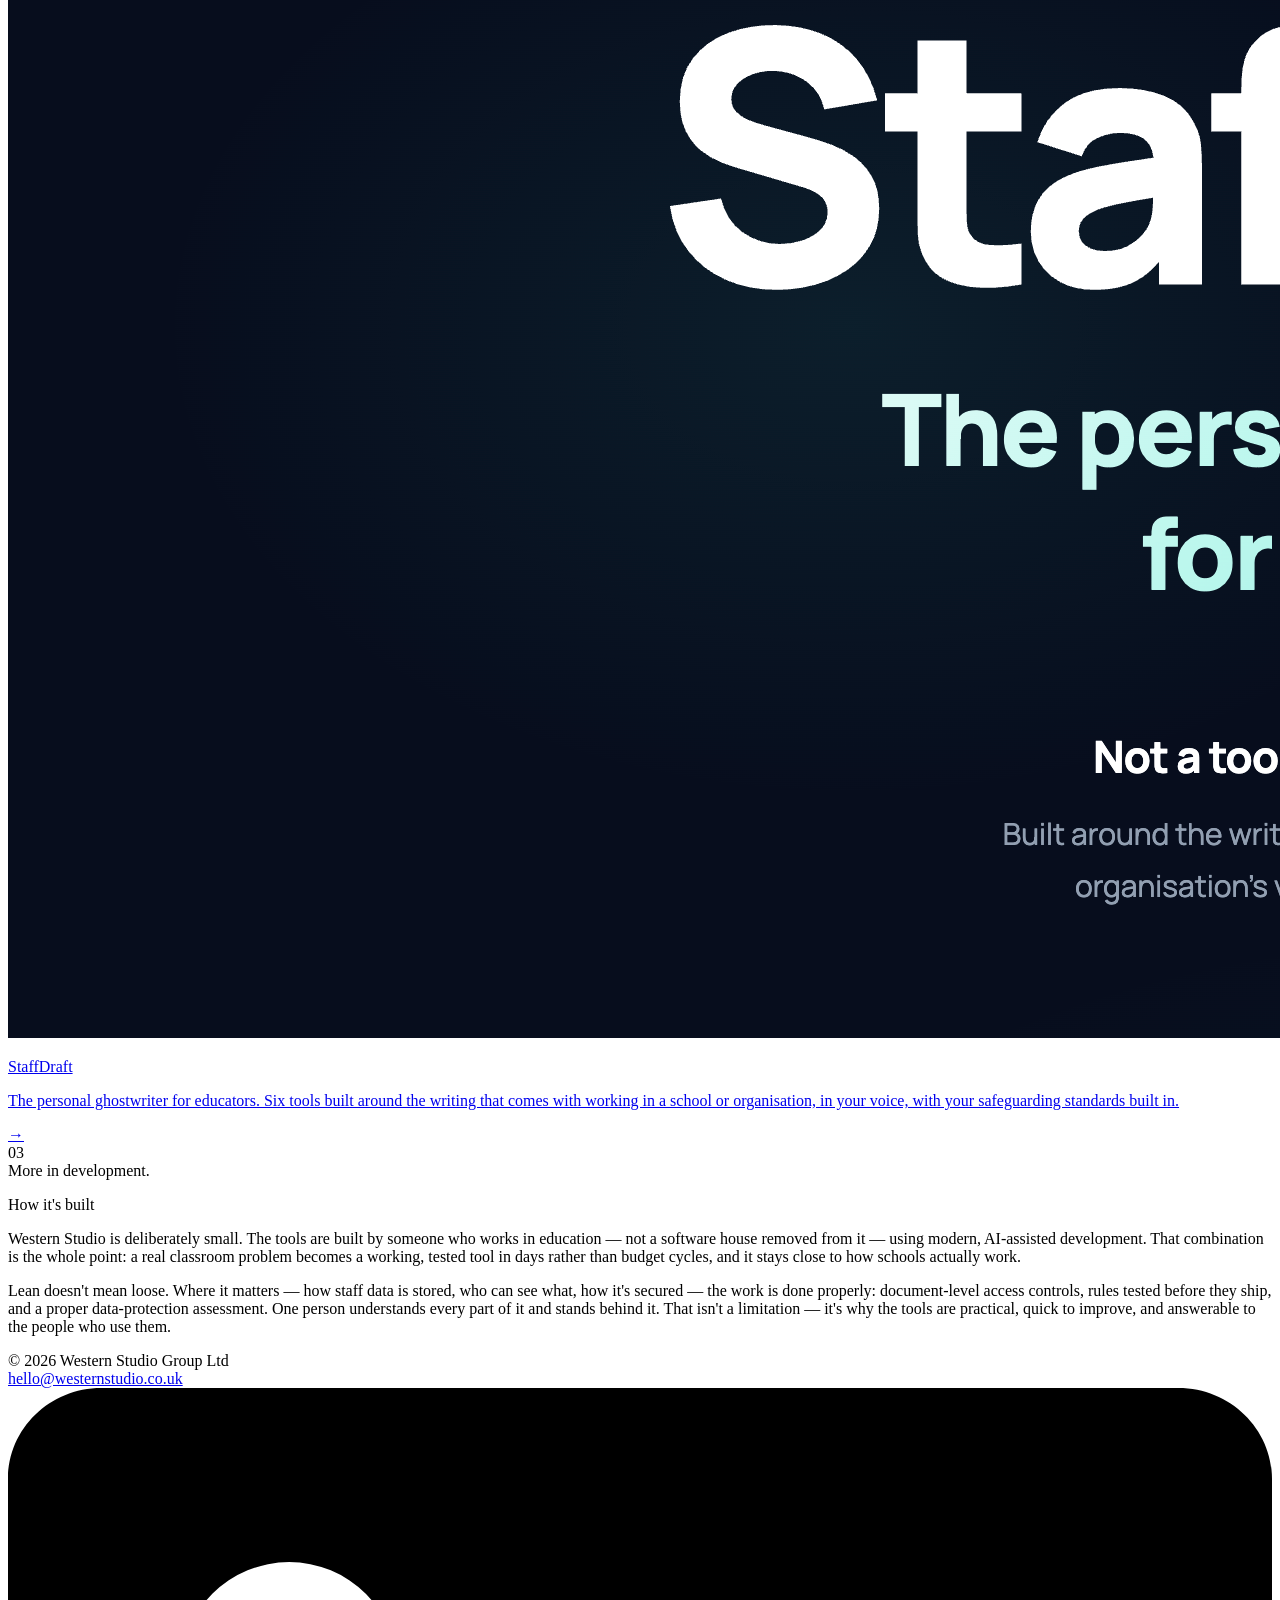
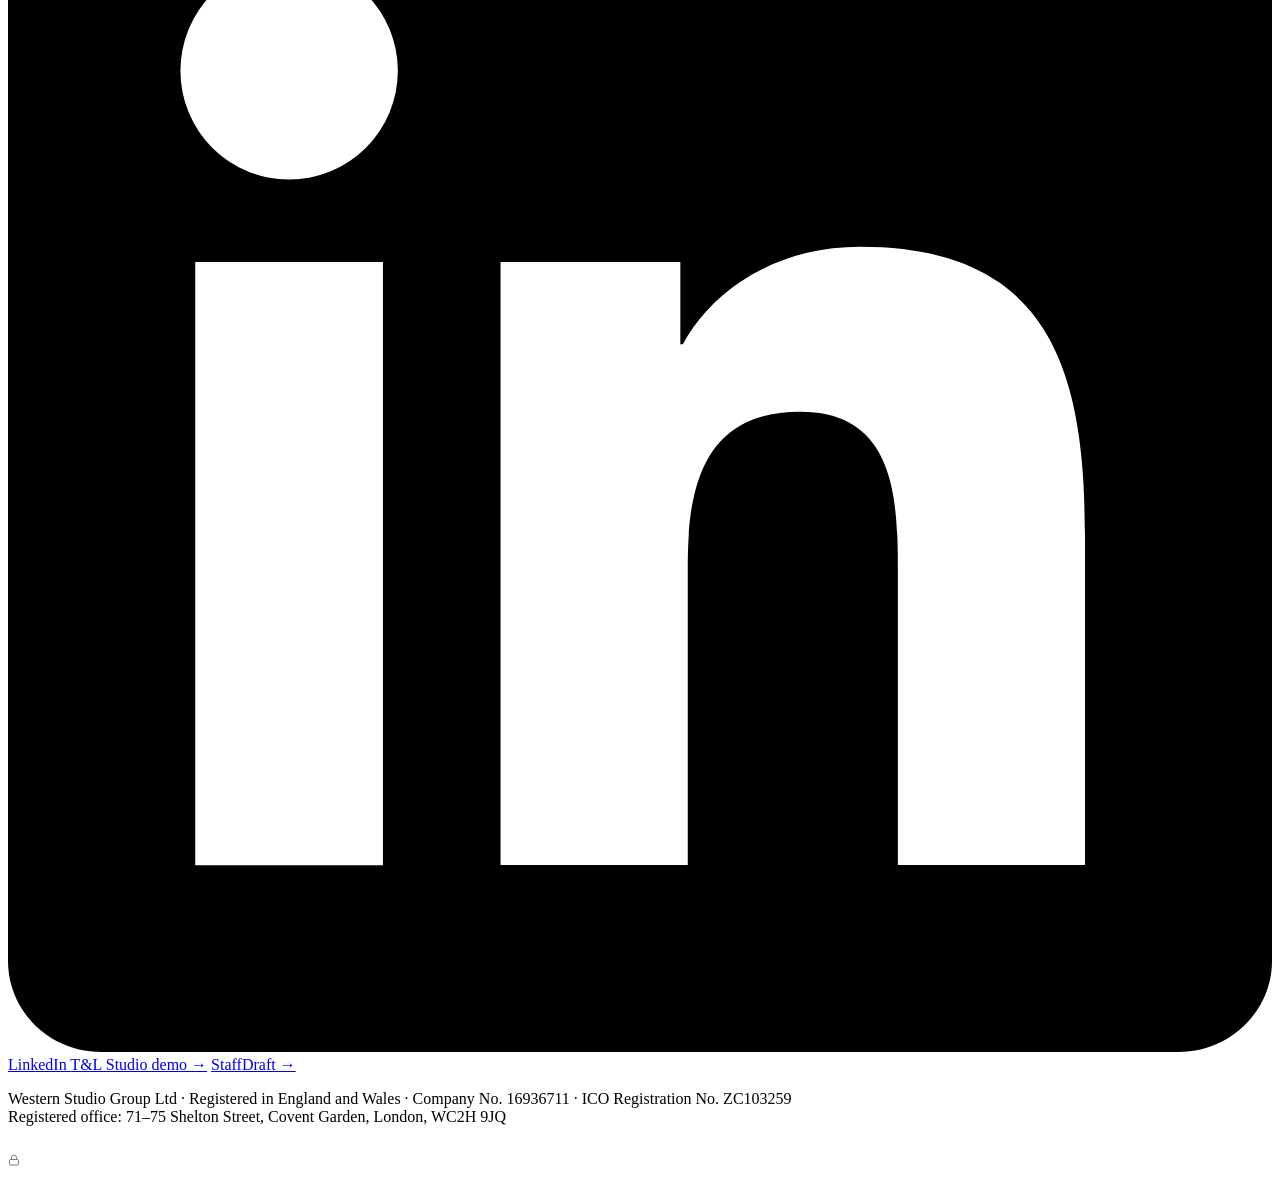
==== commit 71d66c52: "Add 'How it's built' section; rename Products heading to Tools" ====
--- a/WesternStudio/public/index.html
+++ b/WesternStudio/public/index.html
@@ -59,7 +59,7 @@
       </section>
 
       <section class="products">
-        <p class="section-label">Products</p>
+        <p class="section-label">Tools</p>
 
         <div class="product">
           <span class="product-num">01</span>
@@ -104,6 +104,14 @@
           </div>
         </div>
 
+      </section>
+
+      <section class="approach">
+        <p class="section-label">How it's built</p>
+        <div class="approach-body">
+          <p>Western Studio is deliberately small. The tools are built by someone who works in education &mdash; not a software house removed from it &mdash; using modern, AI-assisted development. That combination is the whole point: a real classroom problem becomes a working, tested tool in days rather than budget cycles, and it stays close to how schools actually work.</p>
+          <p>Lean doesn't mean loose. Where it matters &mdash; how staff data is stored, who can see what, how it's secured &mdash; the work is done properly: document-level access controls, rules tested before they ship, and a proper data-protection assessment. One person understands every part of it and stands behind it. That isn't a limitation &mdash; it's why the tools are practical, quick to improve, and answerable to the people who use them.</p>
+        </div>
       </section>
 
       <!-- ABOUT section hidden from public (2026-07). To restore, remove this line and the matching close-comment below.
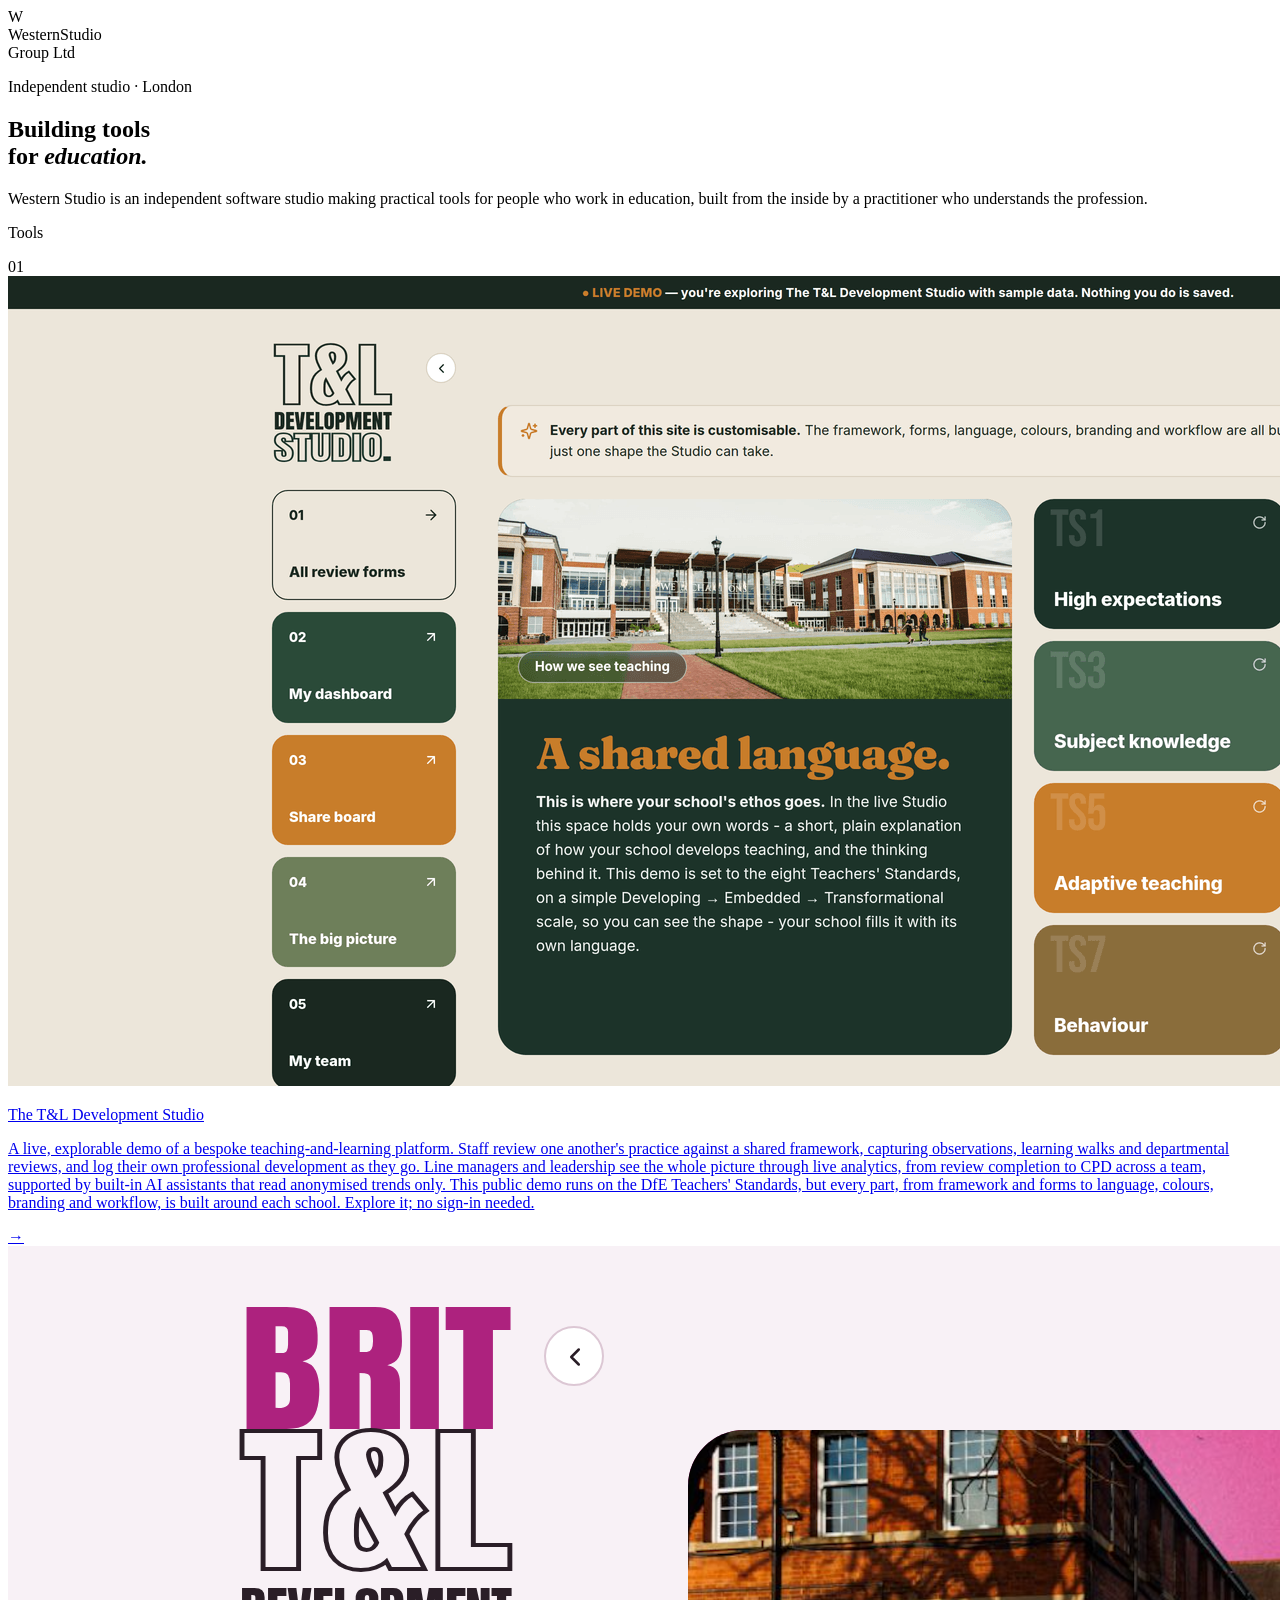
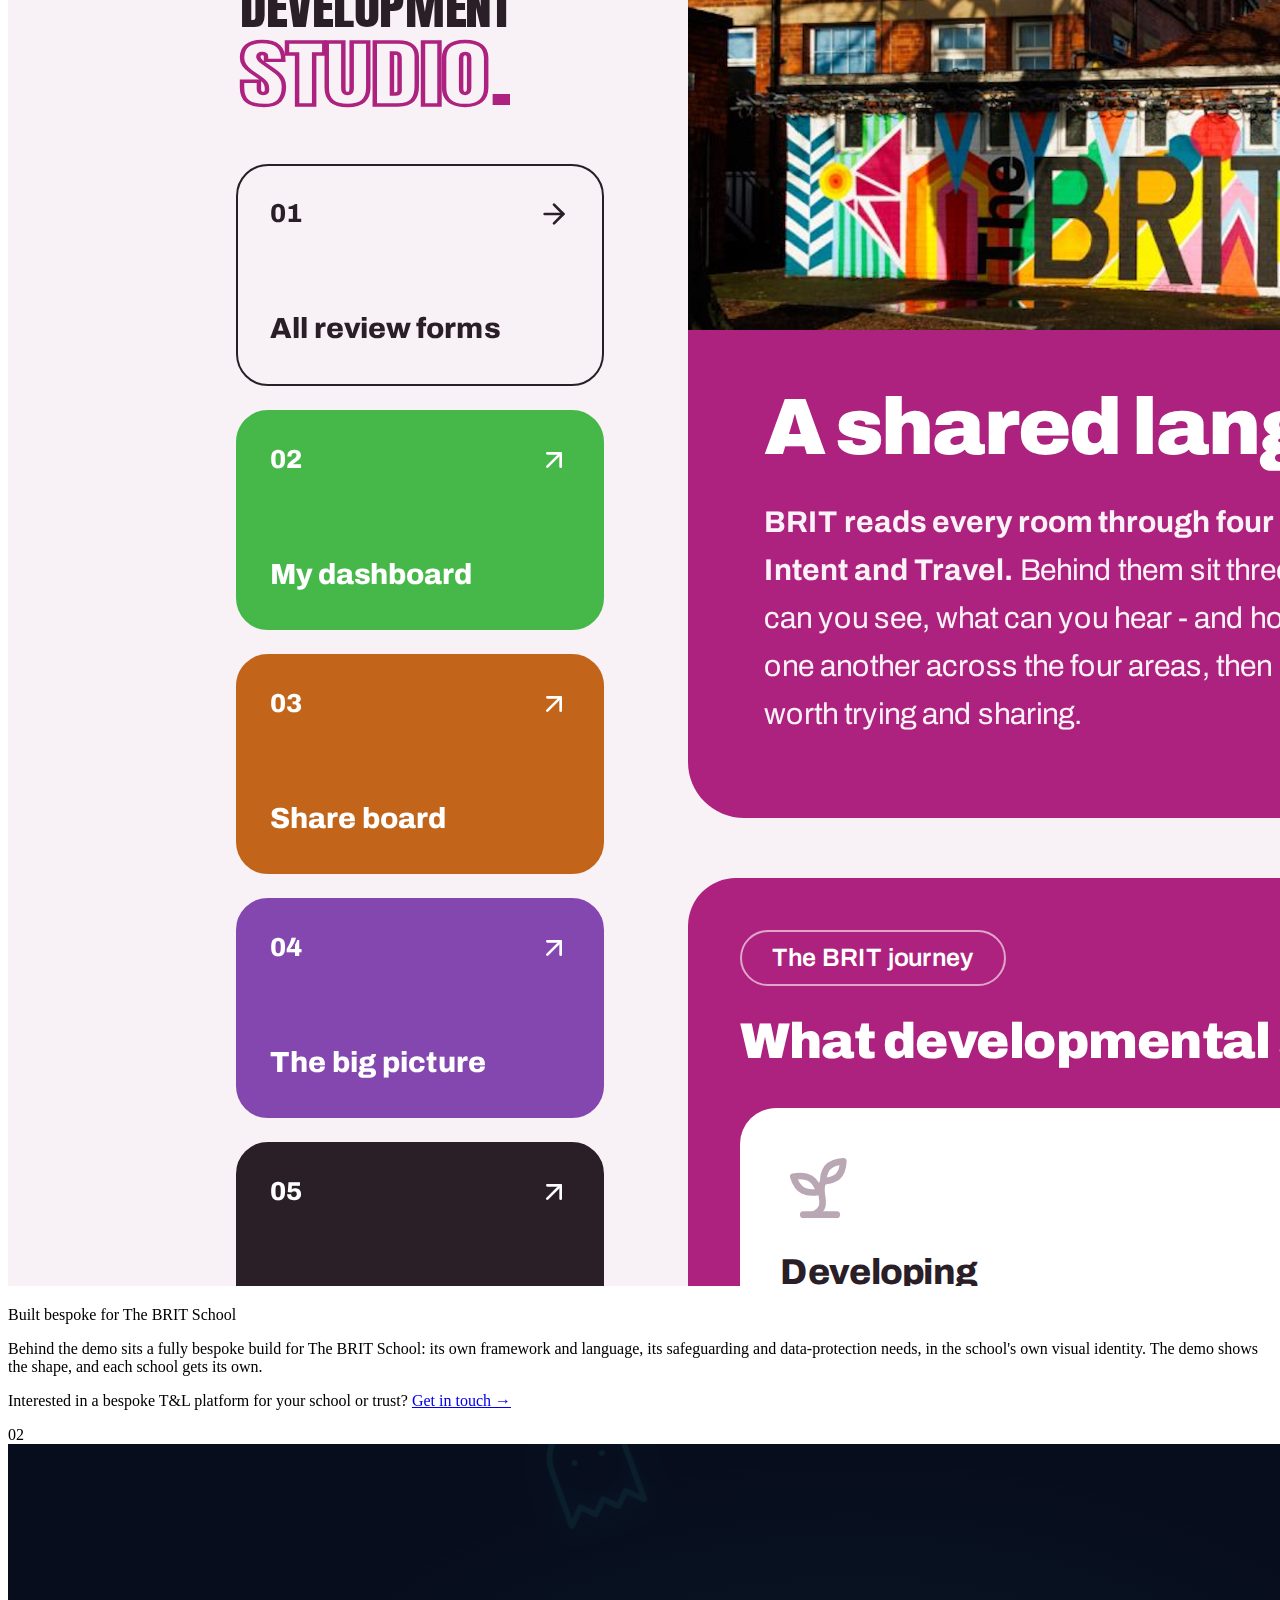
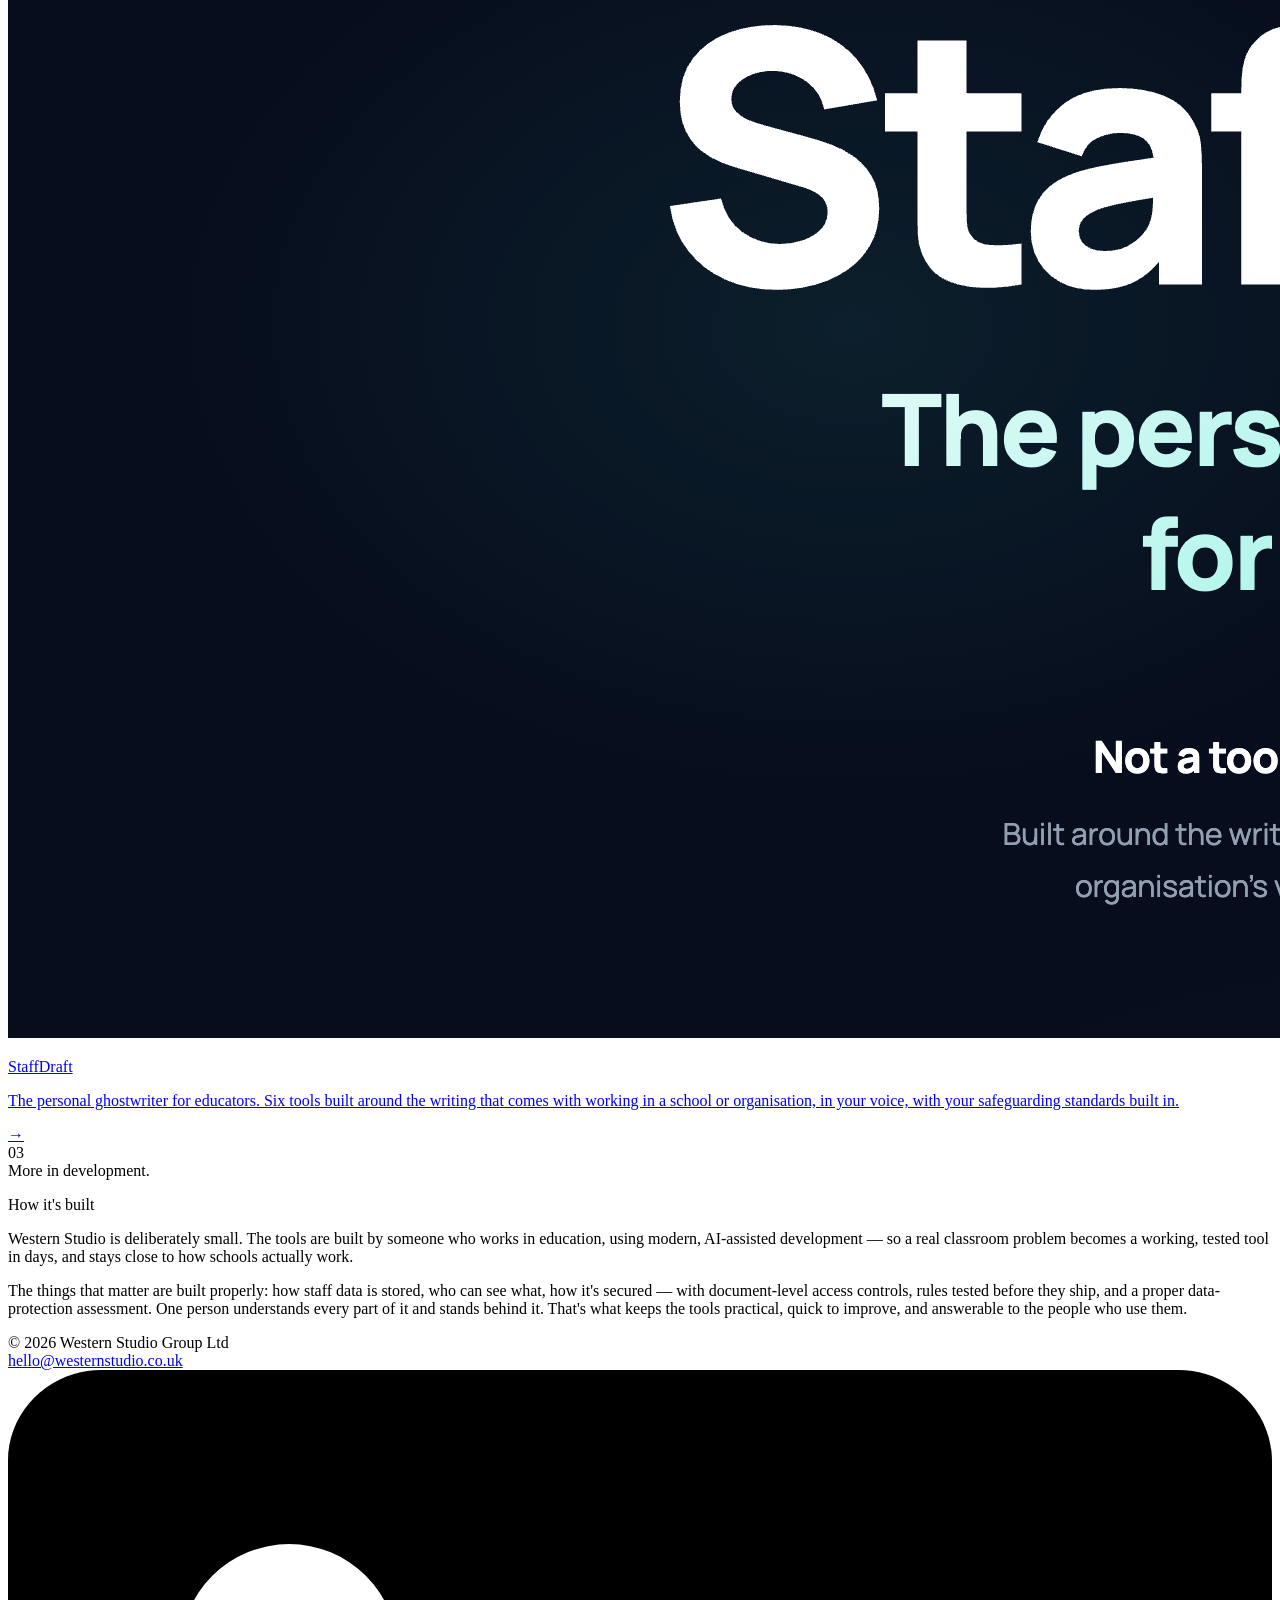
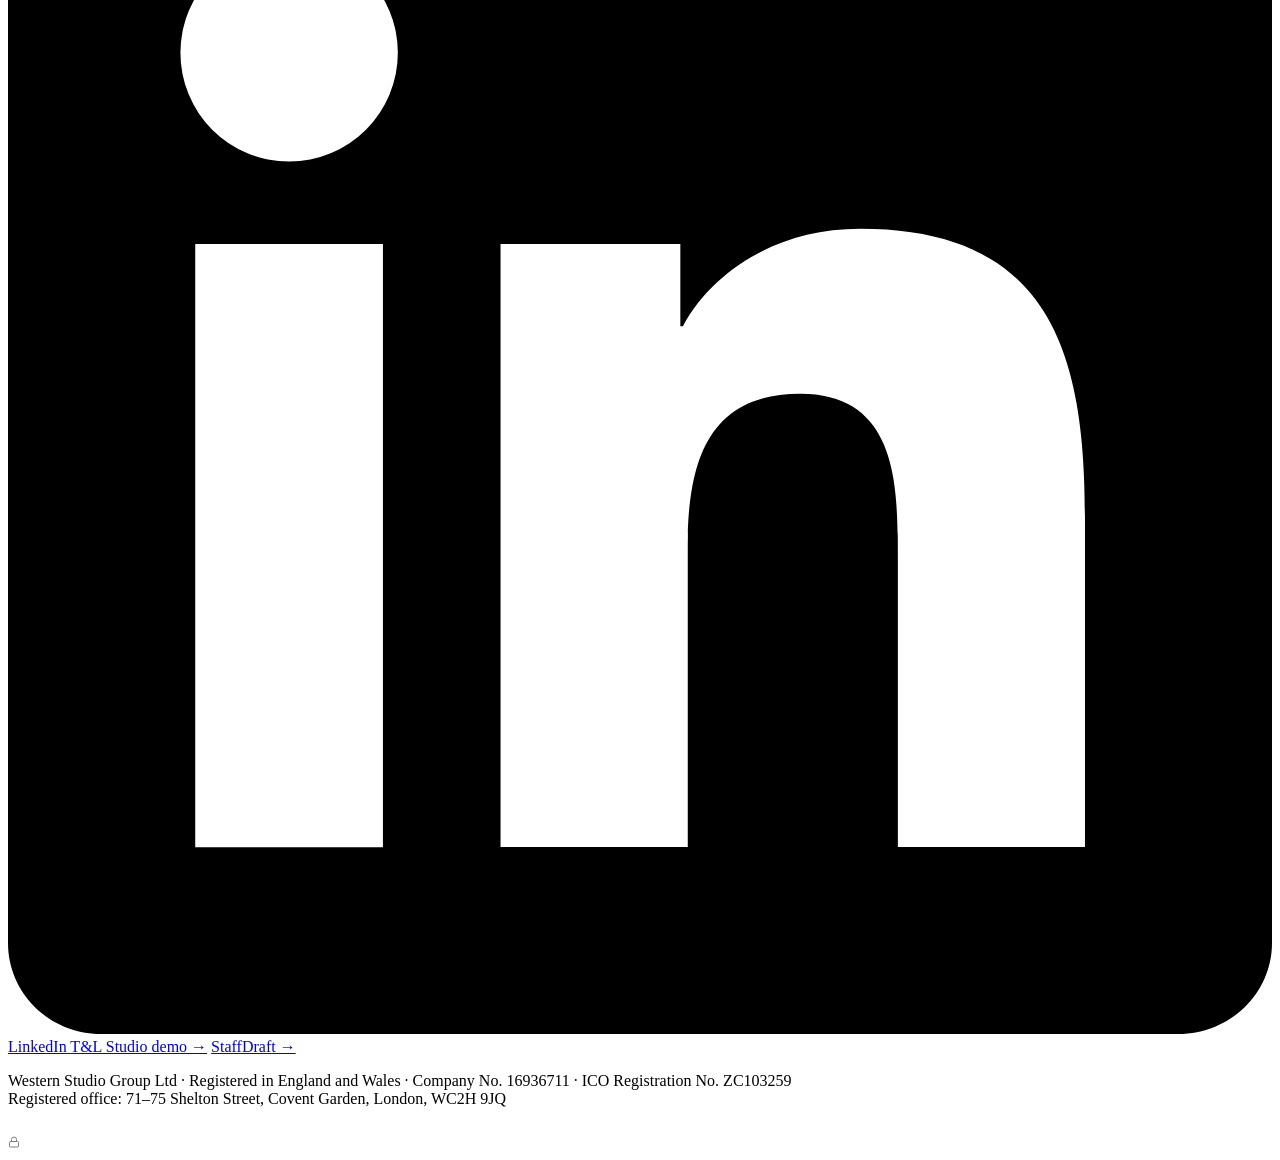
==== commit 9d4dd1bc: "Tighten 'How it's built' copy: confident, not defensive" ====
--- a/WesternStudio/public/index.html
+++ b/WesternStudio/public/index.html
@@ -109,8 +109,8 @@
       <section class="approach">
         <p class="section-label">How it's built</p>
         <div class="approach-body">
-          <p>Western Studio is deliberately small. The tools are built by someone who works in education &mdash; not a software house removed from it &mdash; using modern, AI-assisted development. That combination is the whole point: a real classroom problem becomes a working, tested tool in days rather than budget cycles, and it stays close to how schools actually work.</p>
-          <p>Lean doesn't mean loose. Where it matters &mdash; how staff data is stored, who can see what, how it's secured &mdash; the work is done properly: document-level access controls, rules tested before they ship, and a proper data-protection assessment. One person understands every part of it and stands behind it. That isn't a limitation &mdash; it's why the tools are practical, quick to improve, and answerable to the people who use them.</p>
+          <p>Western Studio is deliberately small. The tools are built by someone who works in education, using modern, AI-assisted development &mdash; so a real classroom problem becomes a working, tested tool in days, and stays close to how schools actually work.</p>
+          <p>The things that matter are built properly: how staff data is stored, who can see what, how it's secured &mdash; with document-level access controls, rules tested before they ship, and a proper data-protection assessment. One person understands every part of it and stands behind it. That's what keeps the tools practical, quick to improve, and answerable to the people who use them.</p>
         </div>
       </section>
 
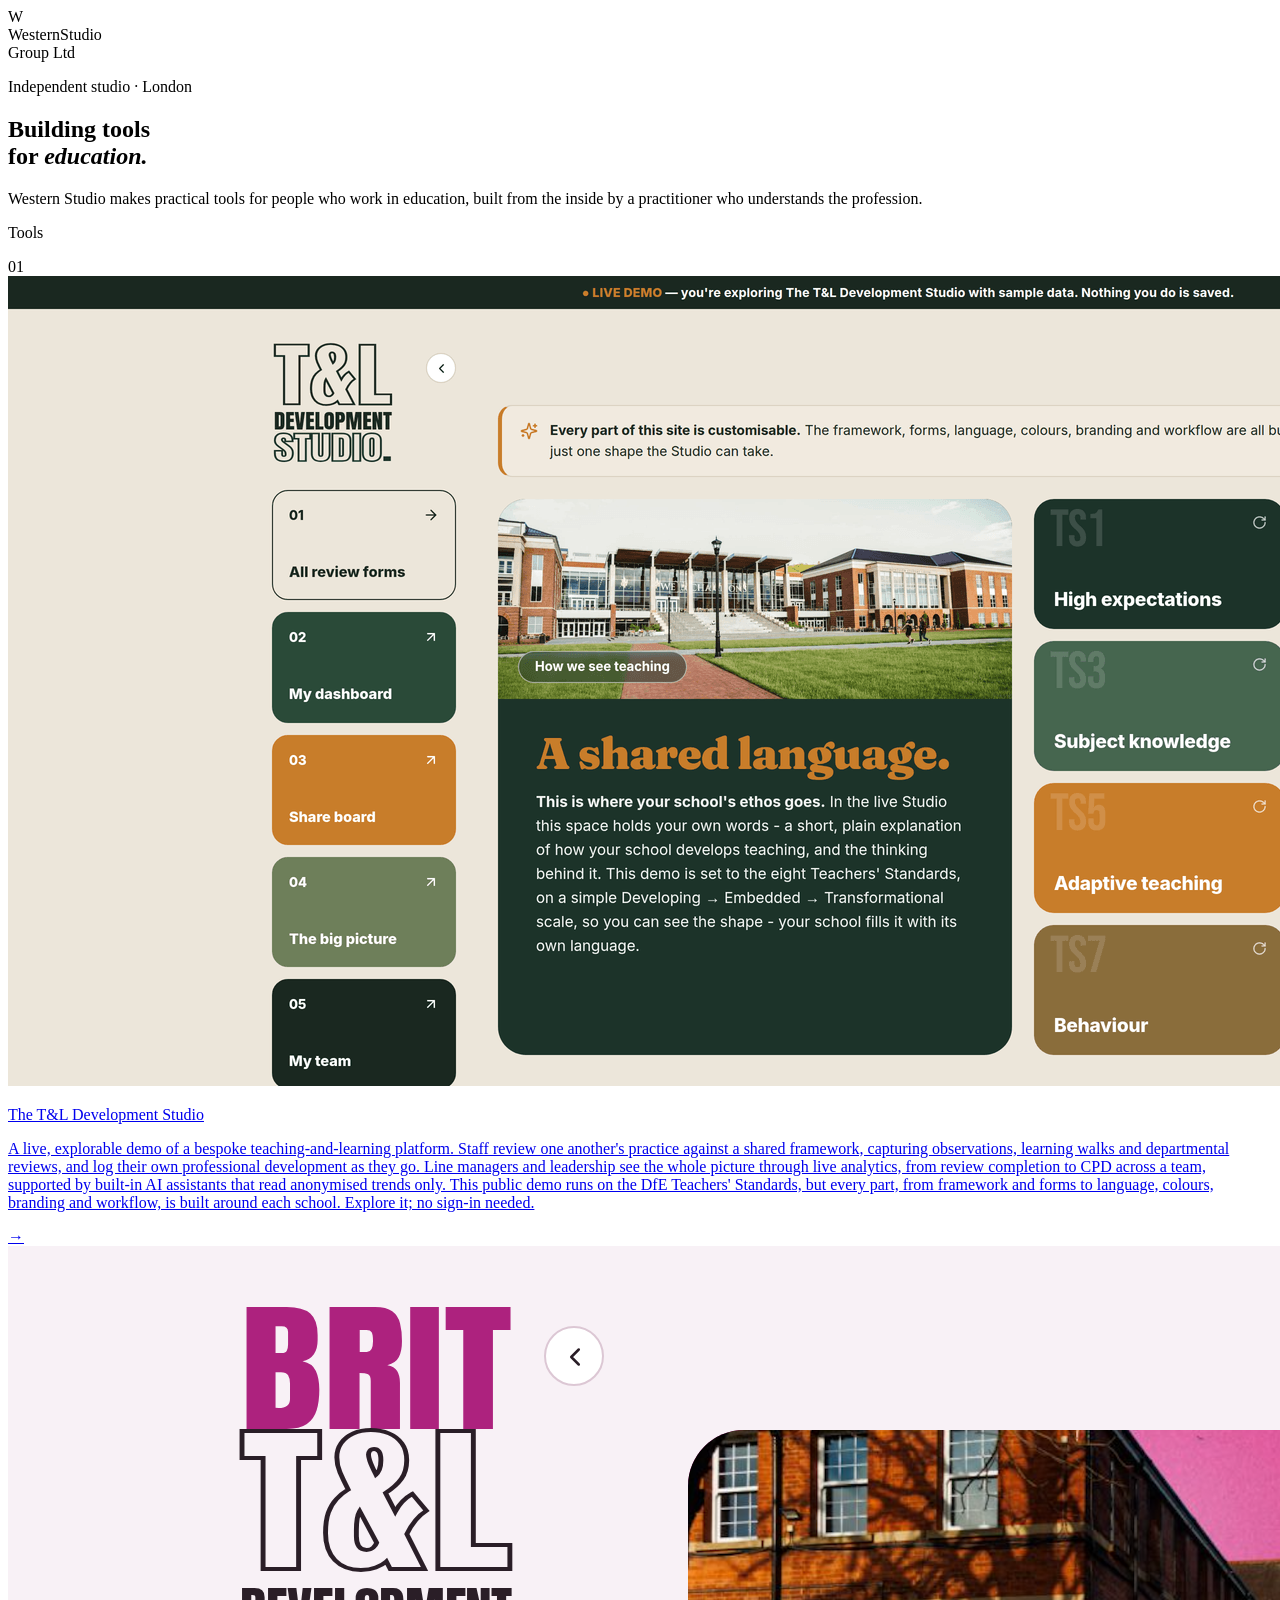
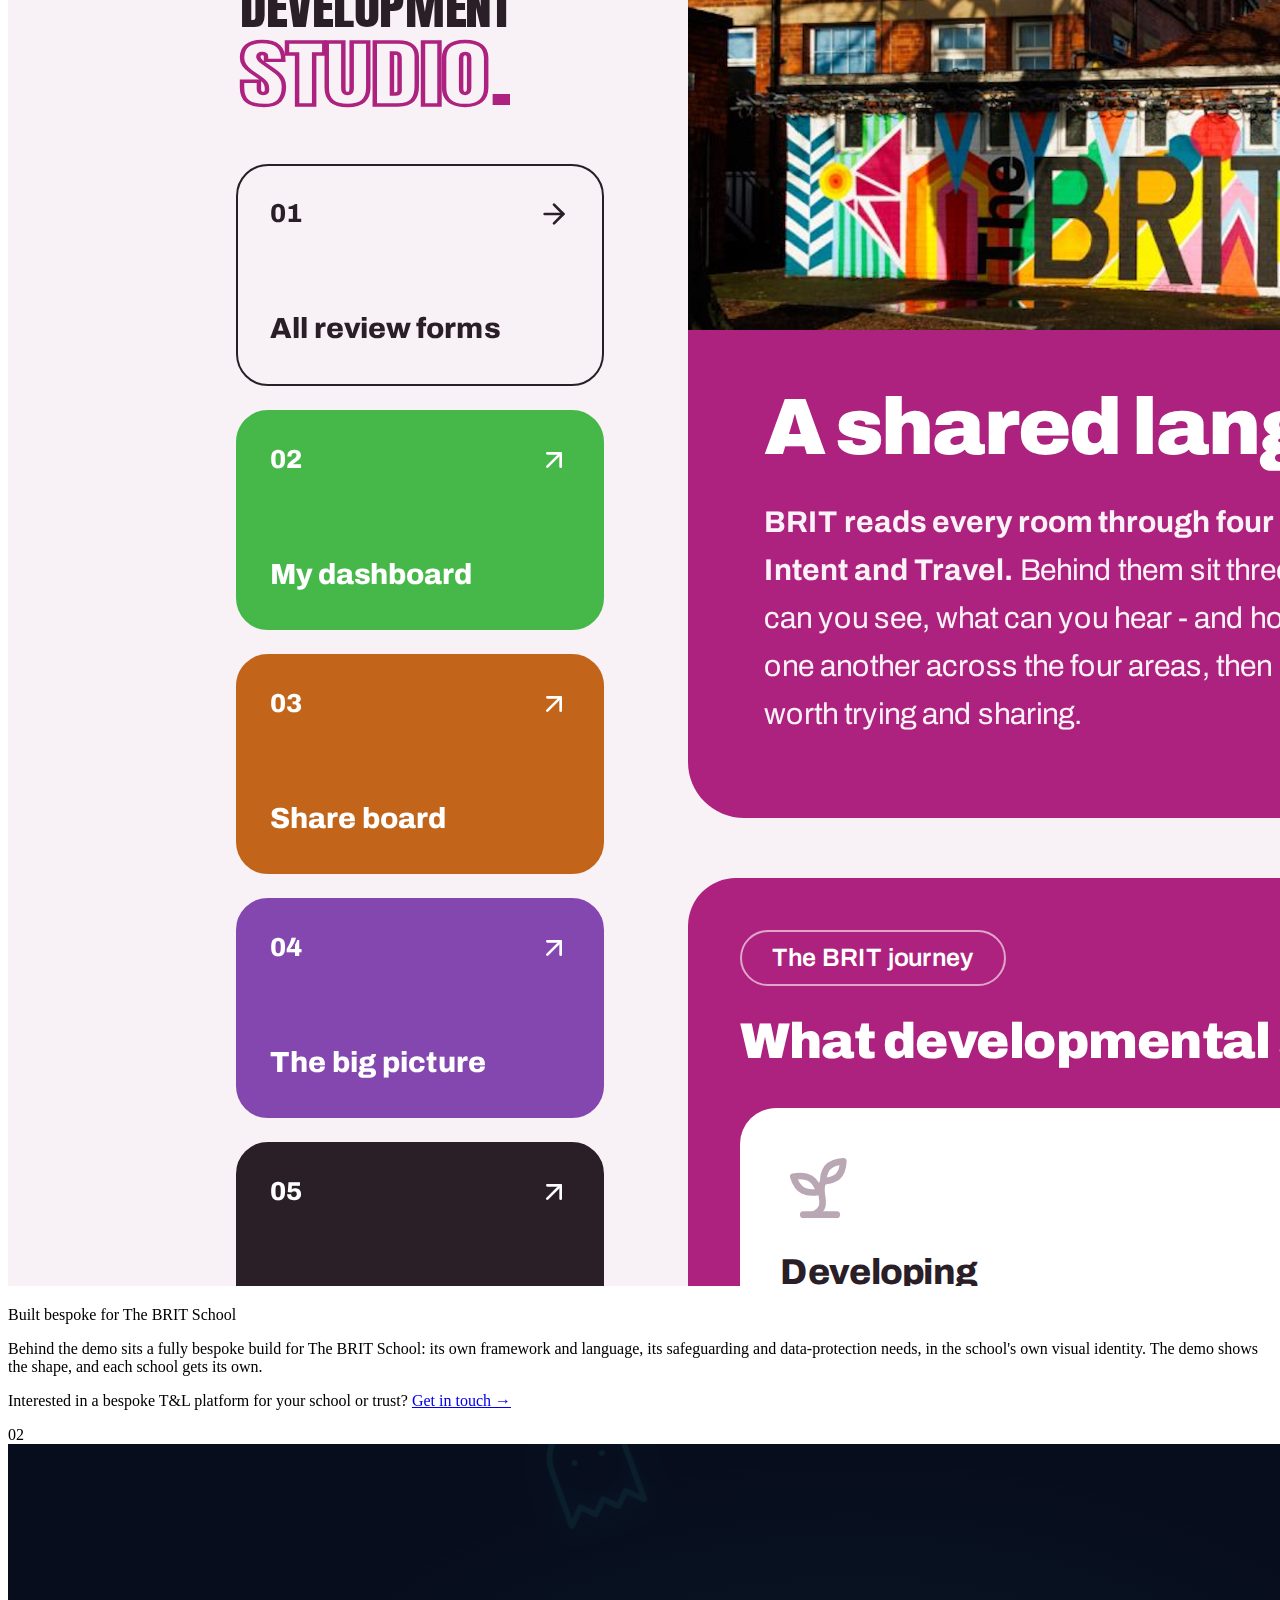
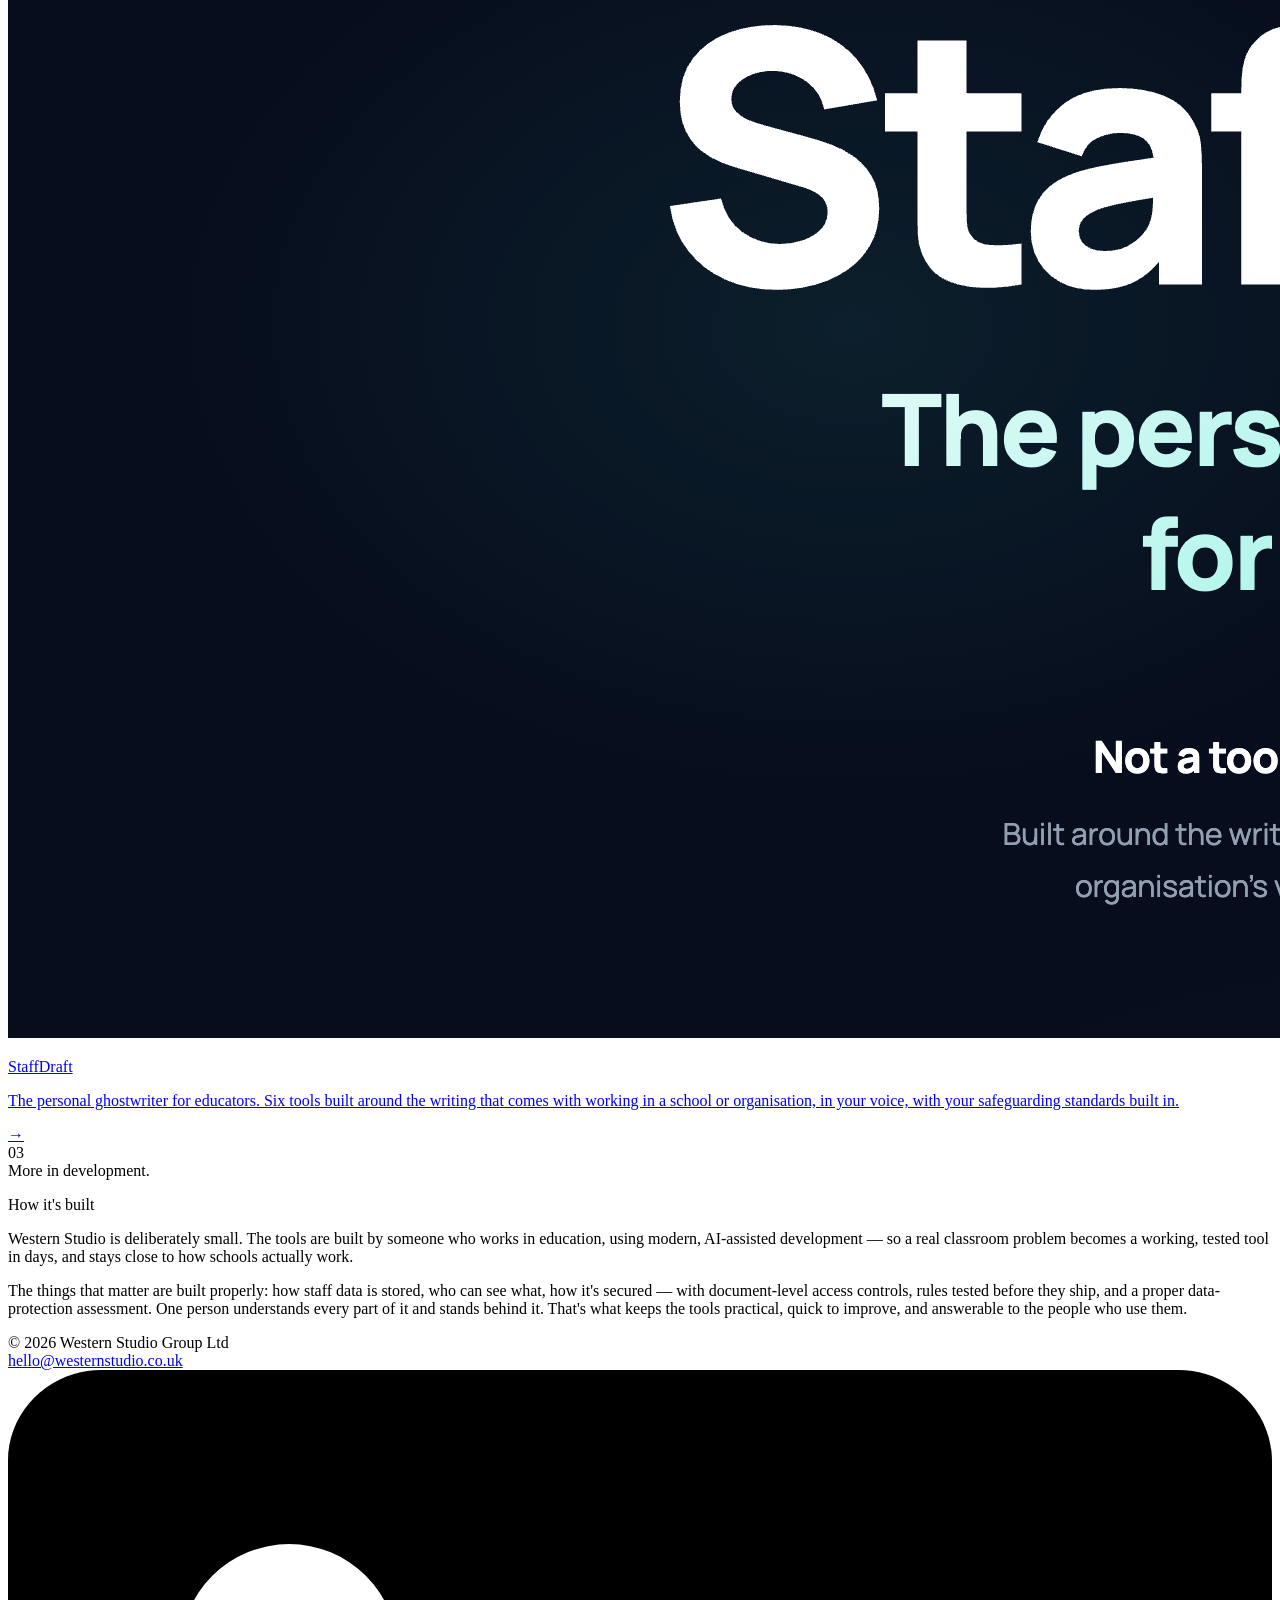
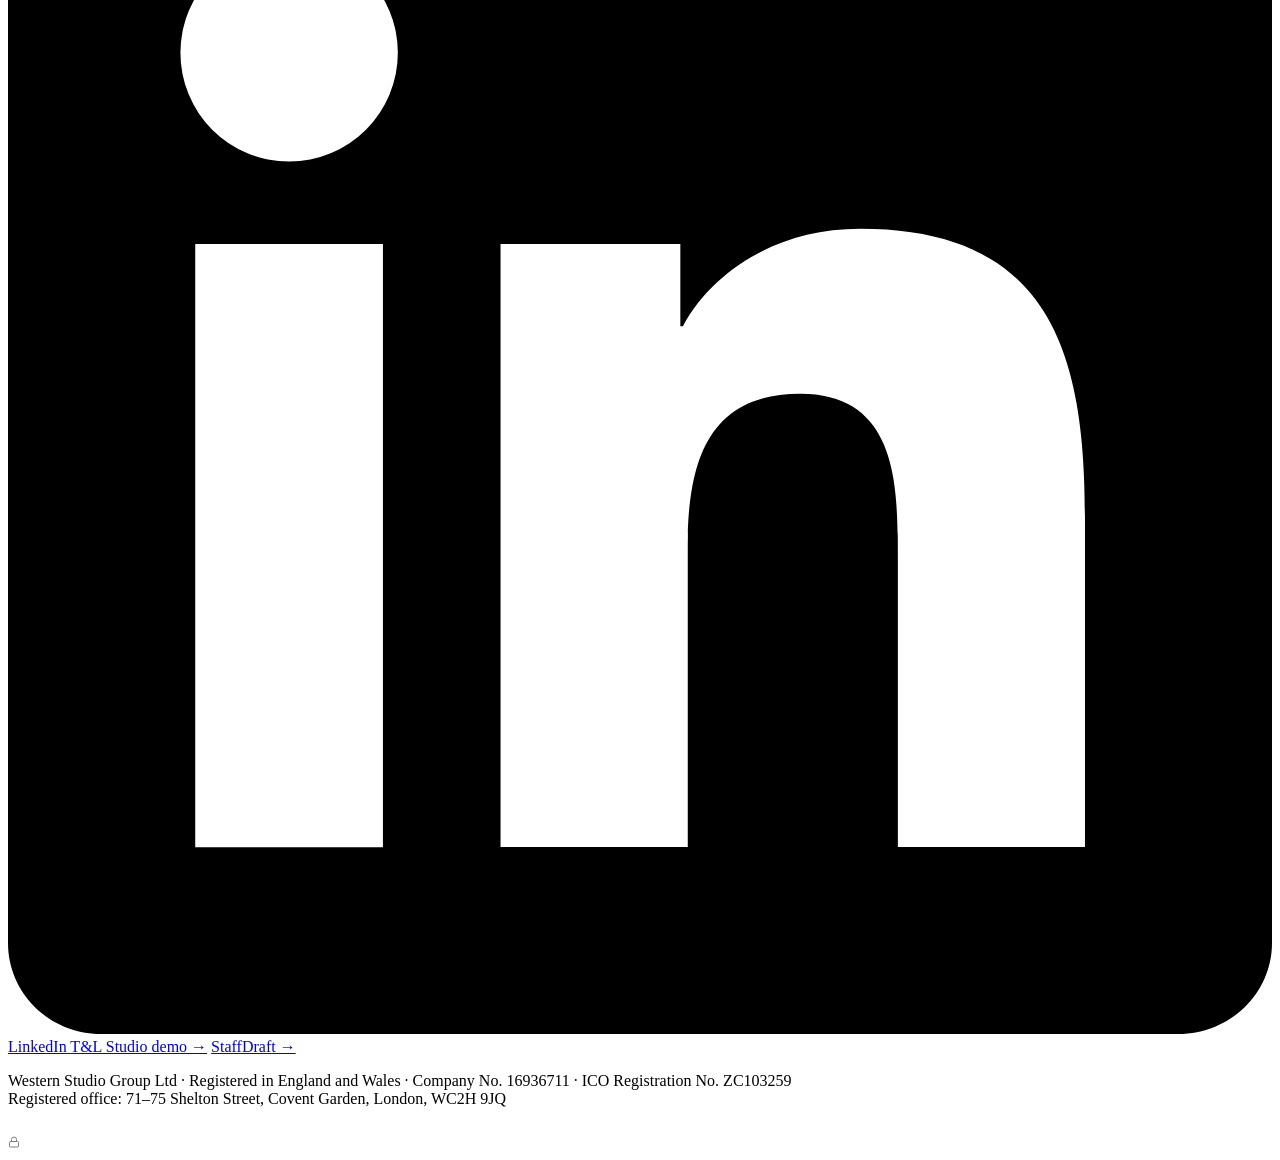
==== commit 44cd4c5b: "Revise text in index.html for clarity and accuracy Updated the description of Western Studio and Ker" ====
--- a/WesternStudio/public/index.html
+++ b/WesternStudio/public/index.html
@@ -55,7 +55,7 @@
 
       <section class="hero">
         <h1>Building tools<br>for <em>education.</em></h1>
-        <p>Western Studio is an independent software studio making practical tools for people who work in education, built from the inside by a practitioner who understands the profession.</p>
+        <p>Western Studio makes practical tools for people who work in education, built from the inside by a practitioner who understands the profession.</p>
       </section>
 
       <section class="products">
@@ -127,7 +127,7 @@
           <div class="about-body">
             <h2>Kerry Western</h2>
             <p class="about-role">Creator, Western Studio Group &nbsp;·&nbsp; Director of Teaching &amp; Learning, The BRIT School</p>
-            <p>Computer scientist by training, television producer by early career, educator by conviction. Kerry has spent over twelve years at the intersection of education, the arts and technology, leading teaching and learning strategy at one of the UK's most distinctive schools, developing whole-school AI and digital strategy, and speaking at Bett and the Festival of Education. StaffDraft is her first product.</p>
+            <p>Kerry has spent over sixteen years at the intersection of education, the arts and technology, leading teaching and learning strategy at one of the UK's most distinctive schools, developing whole-school AI and digital strategy, and speaking at Bett and the Festival of Education.</p>
           </div>
         </div>
       </section>
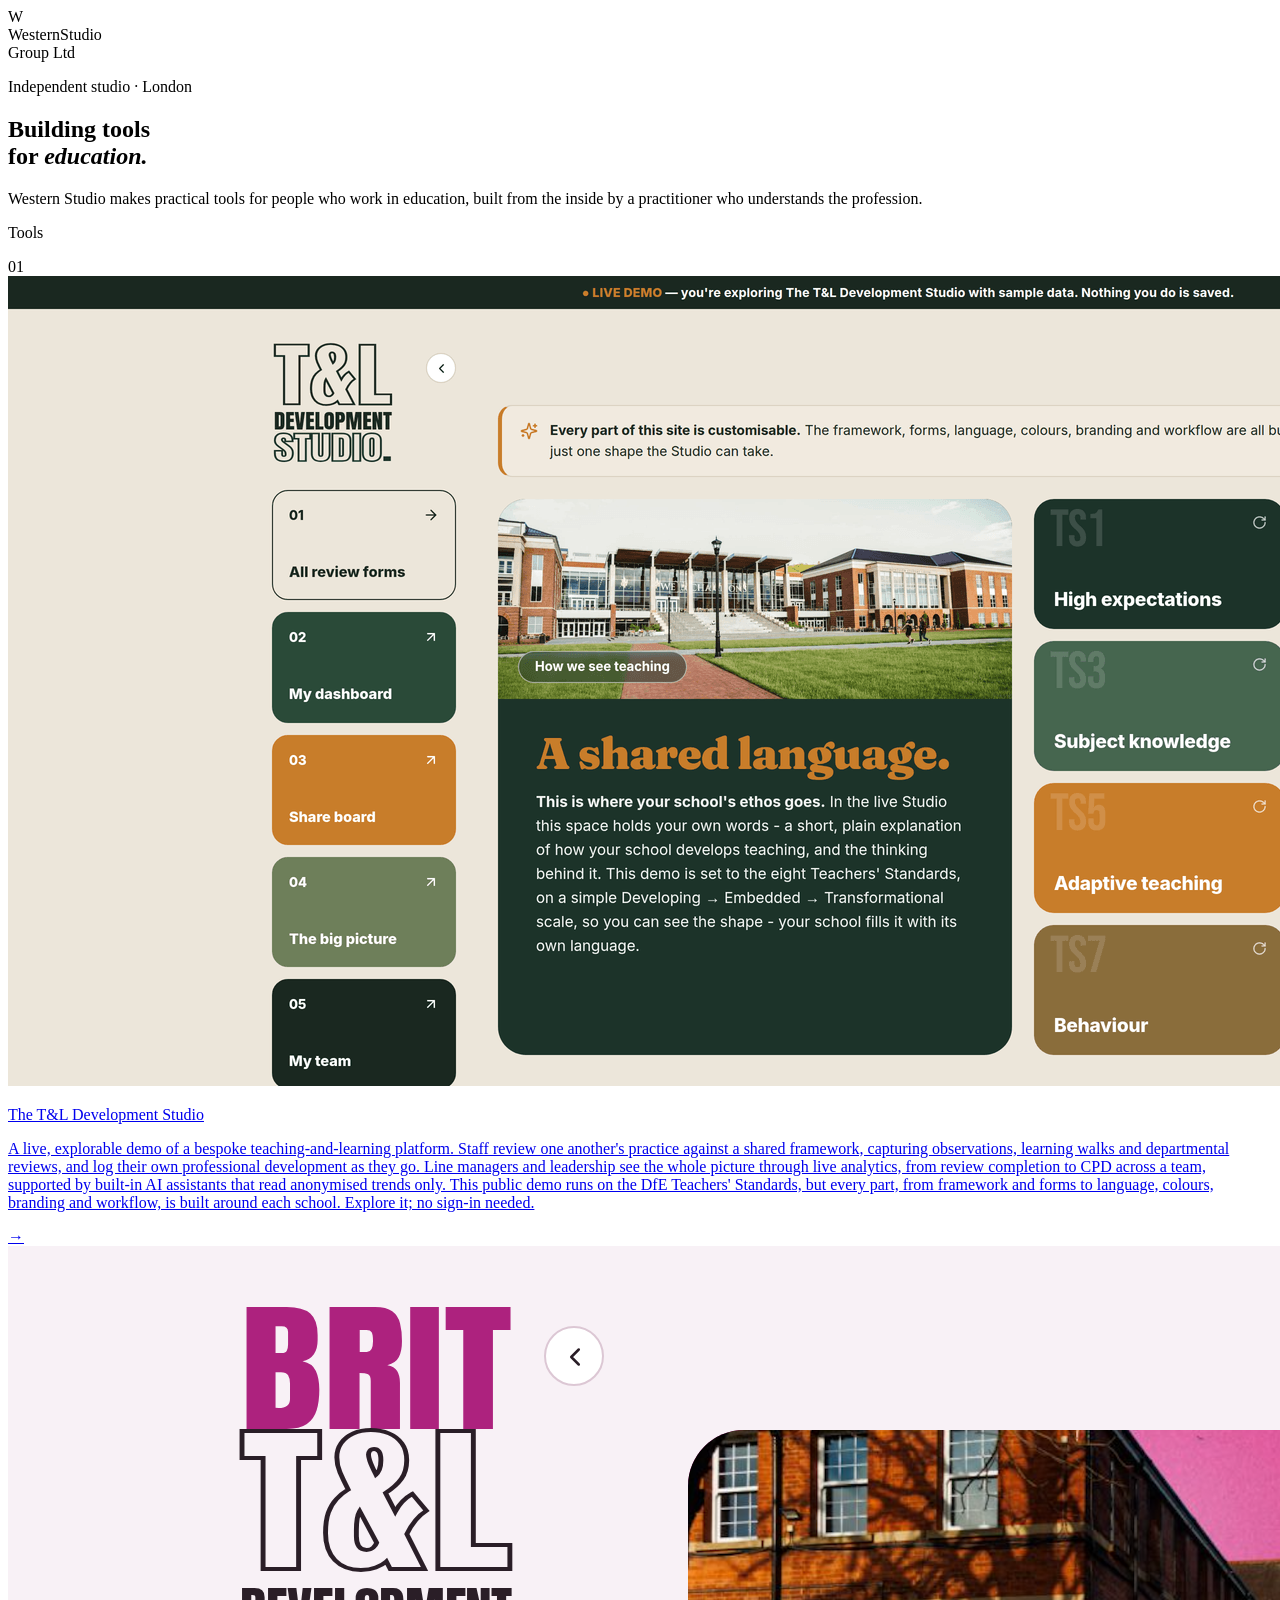
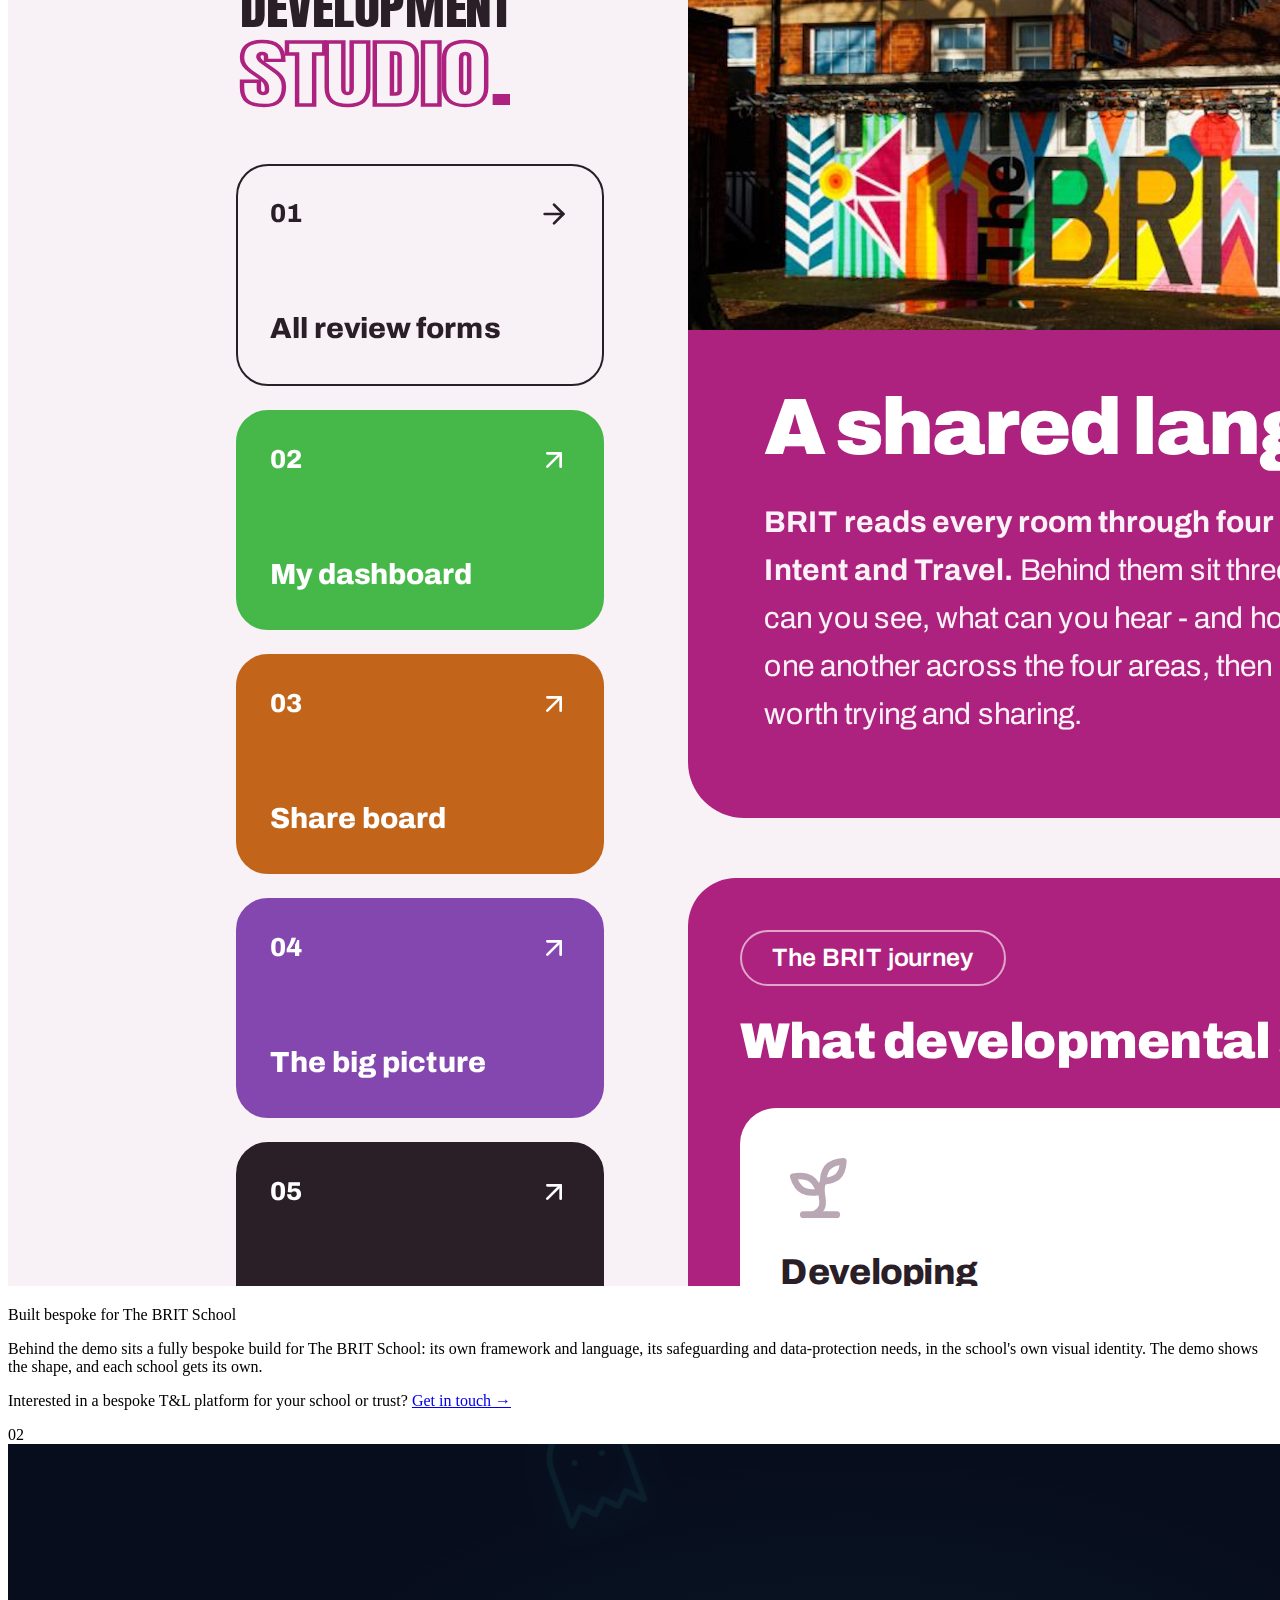
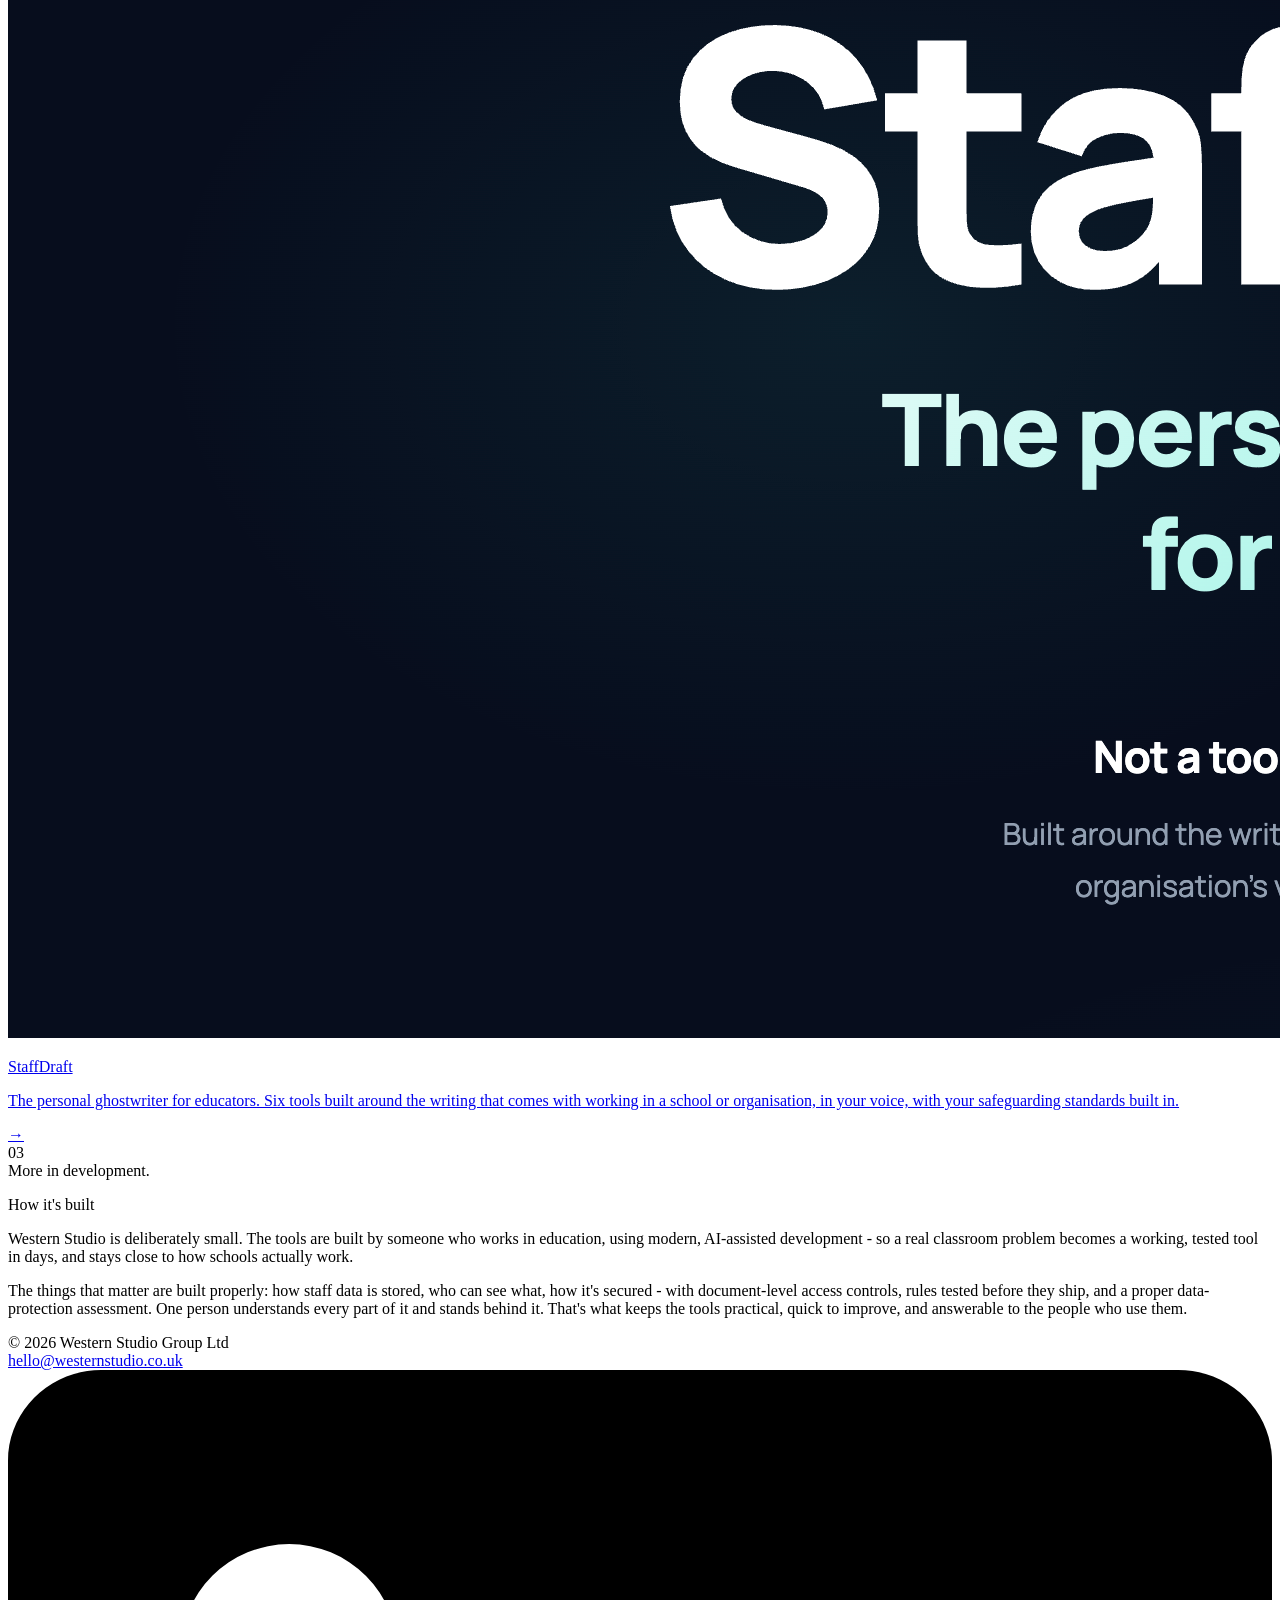
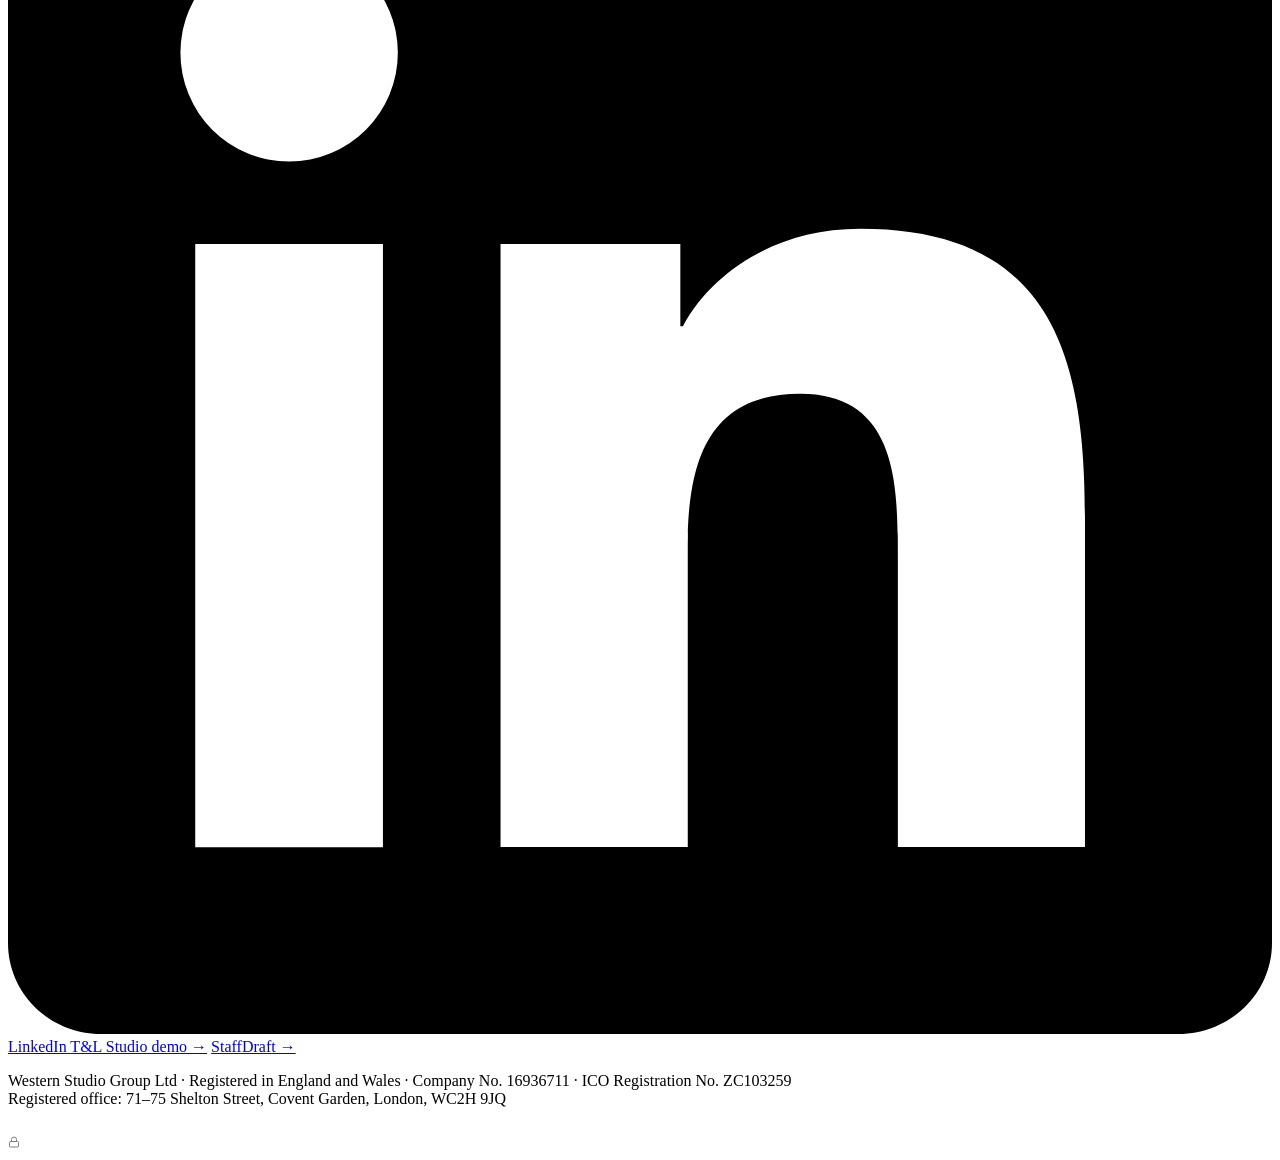
==== commit 42e28679: "Fix HTML entities in approach section text" ====
--- a/WesternStudio/public/index.html
+++ b/WesternStudio/public/index.html
@@ -109,8 +109,8 @@
       <section class="approach">
         <p class="section-label">How it's built</p>
         <div class="approach-body">
-          <p>Western Studio is deliberately small. The tools are built by someone who works in education, using modern, AI-assisted development &mdash; so a real classroom problem becomes a working, tested tool in days, and stays close to how schools actually work.</p>
-          <p>The things that matter are built properly: how staff data is stored, who can see what, how it's secured &mdash; with document-level access controls, rules tested before they ship, and a proper data-protection assessment. One person understands every part of it and stands behind it. That's what keeps the tools practical, quick to improve, and answerable to the people who use them.</p>
+          <p>Western Studio is deliberately small. The tools are built by someone who works in education, using modern, AI-assisted development - so a real classroom problem becomes a working, tested tool in days, and stays close to how schools actually work.</p>
+          <p>The things that matter are built properly: how staff data is stored, who can see what, how it's secured - with document-level access controls, rules tested before they ship, and a proper data-protection assessment. One person understands every part of it and stands behind it. That's what keeps the tools practical, quick to improve, and answerable to the people who use them.</p>
         </div>
       </section>
 
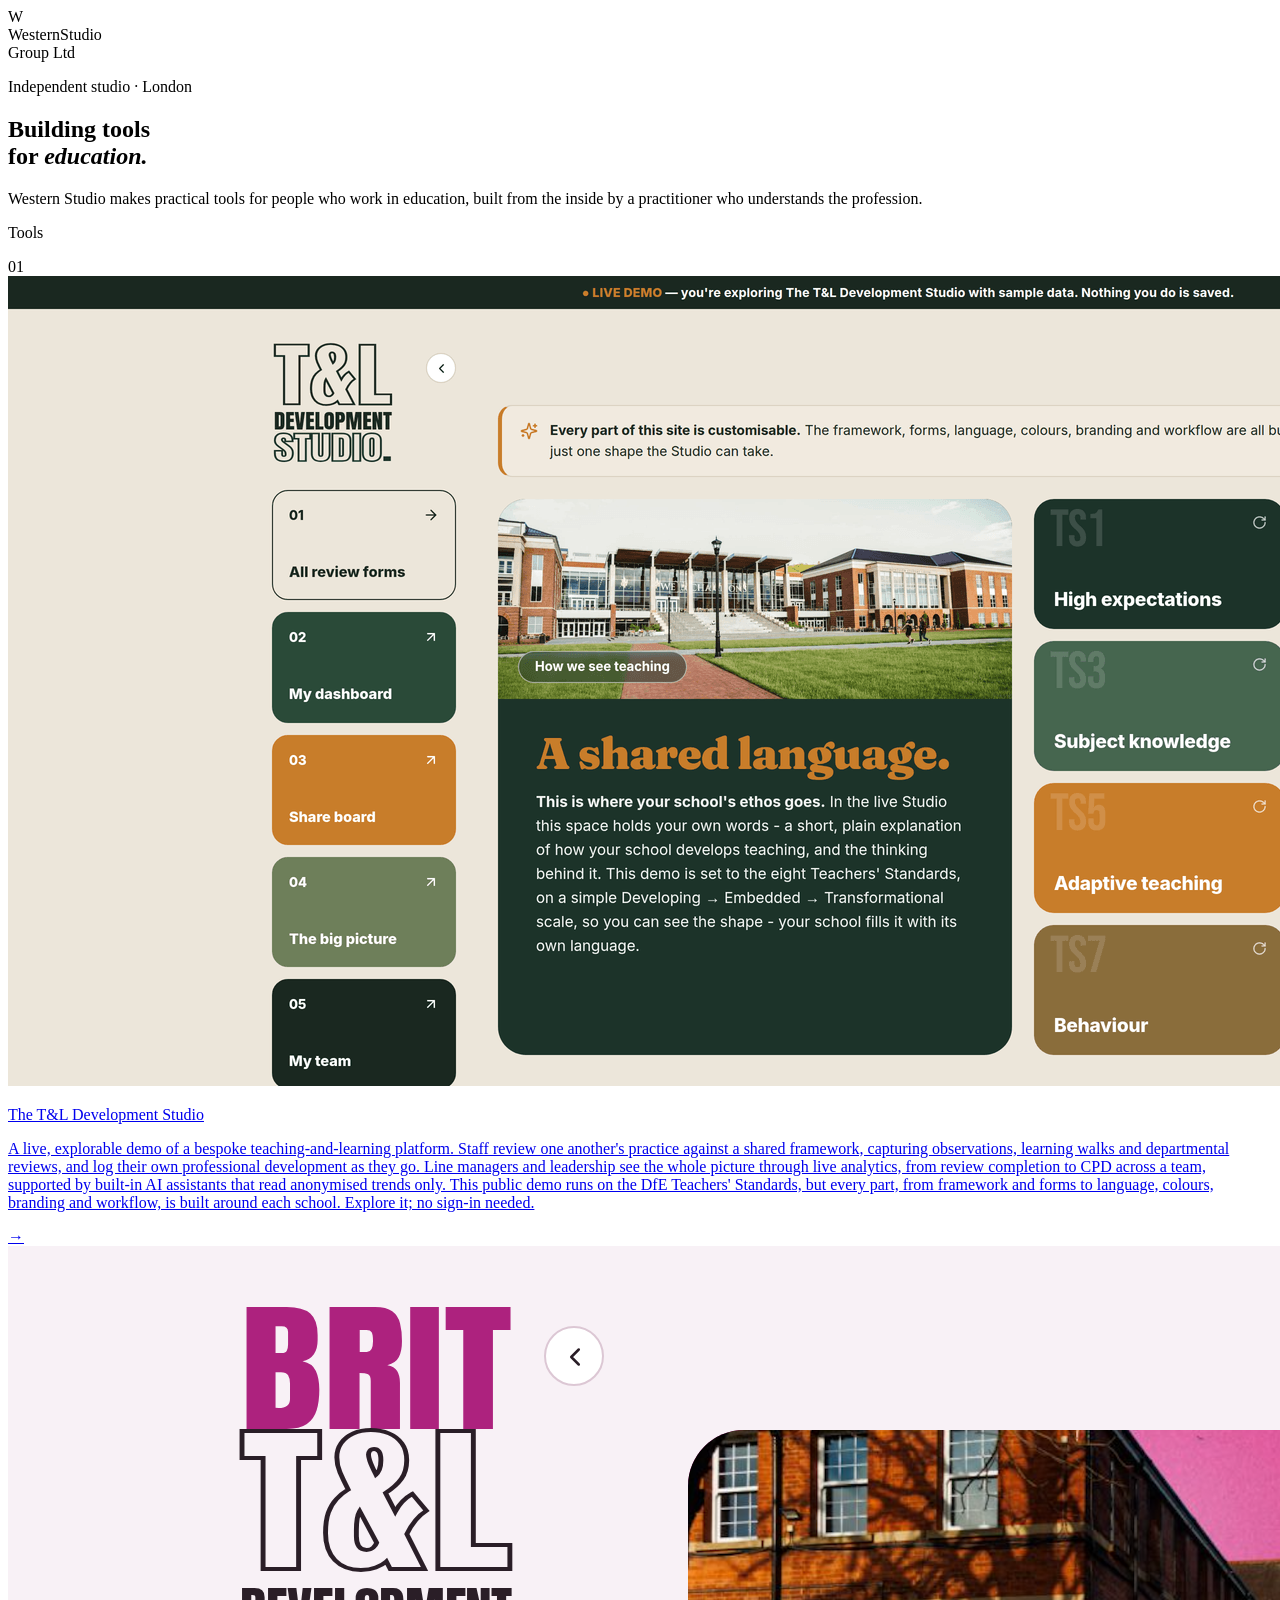
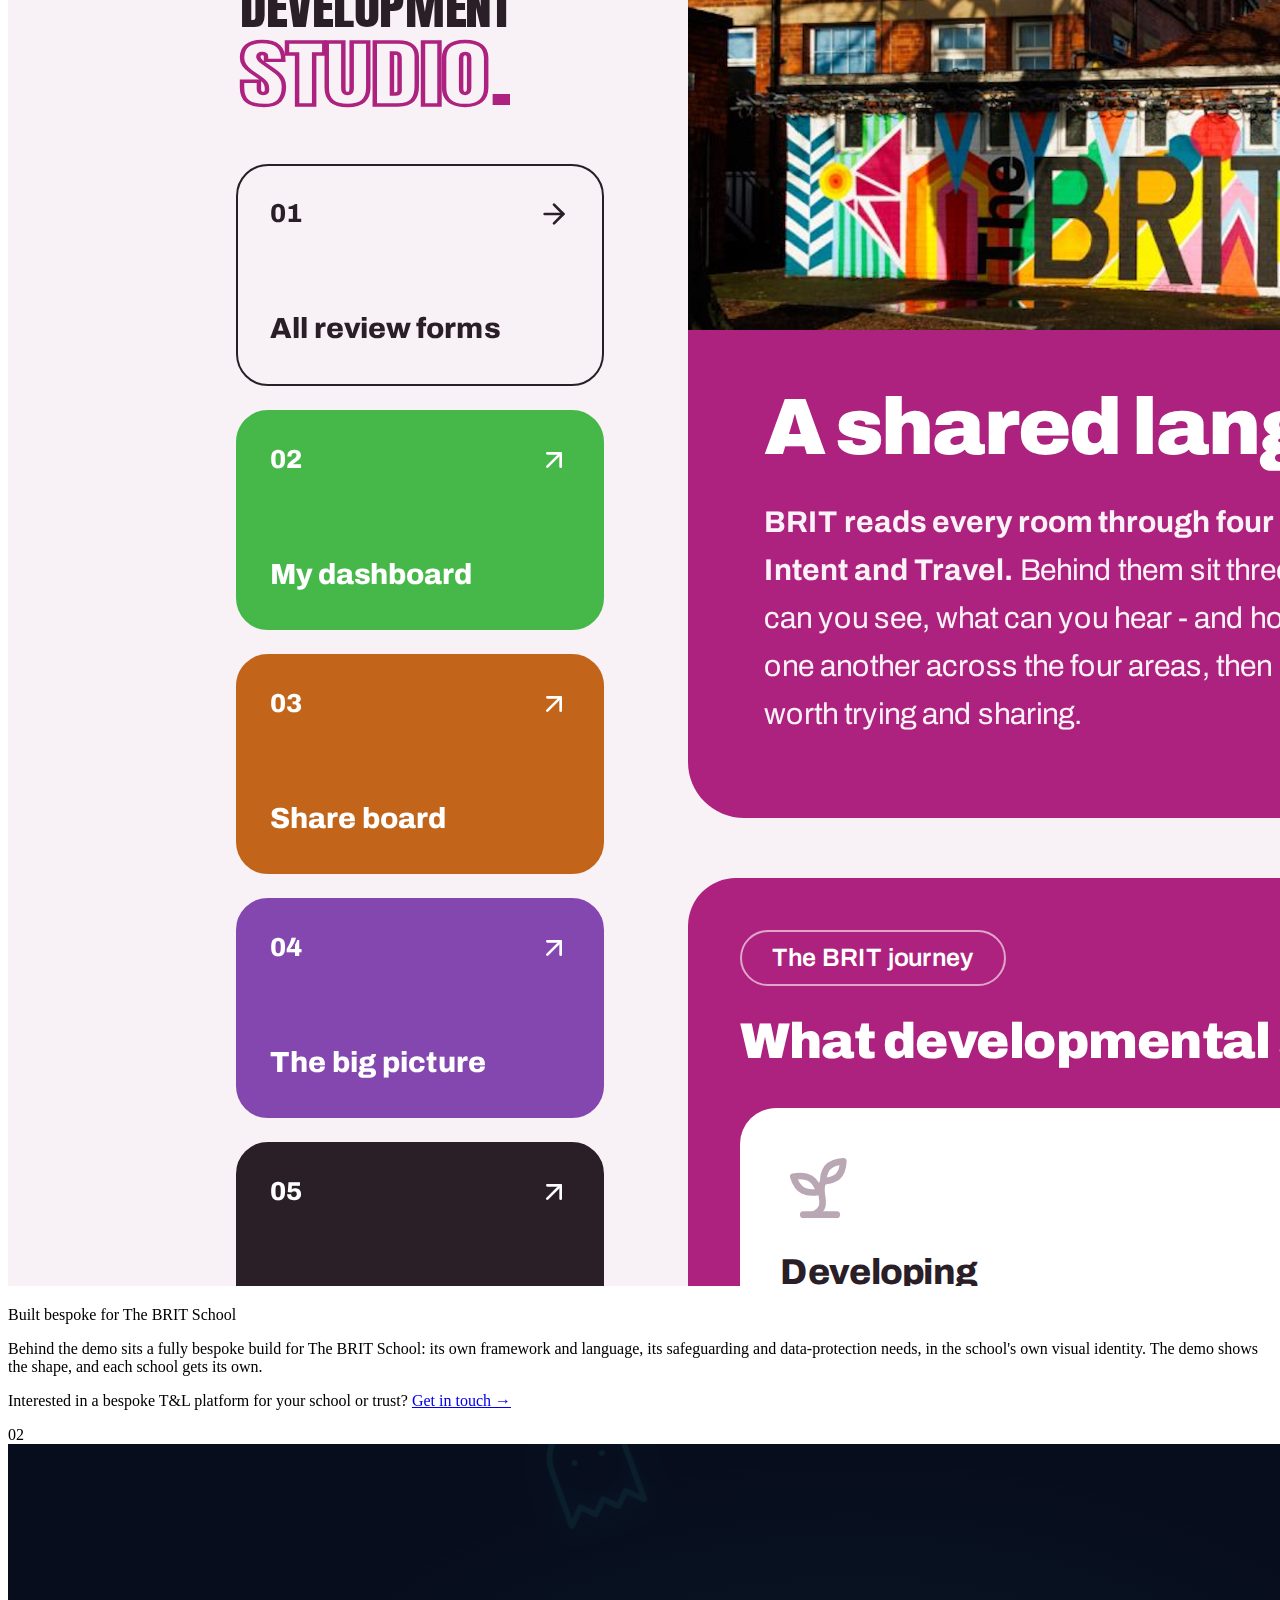
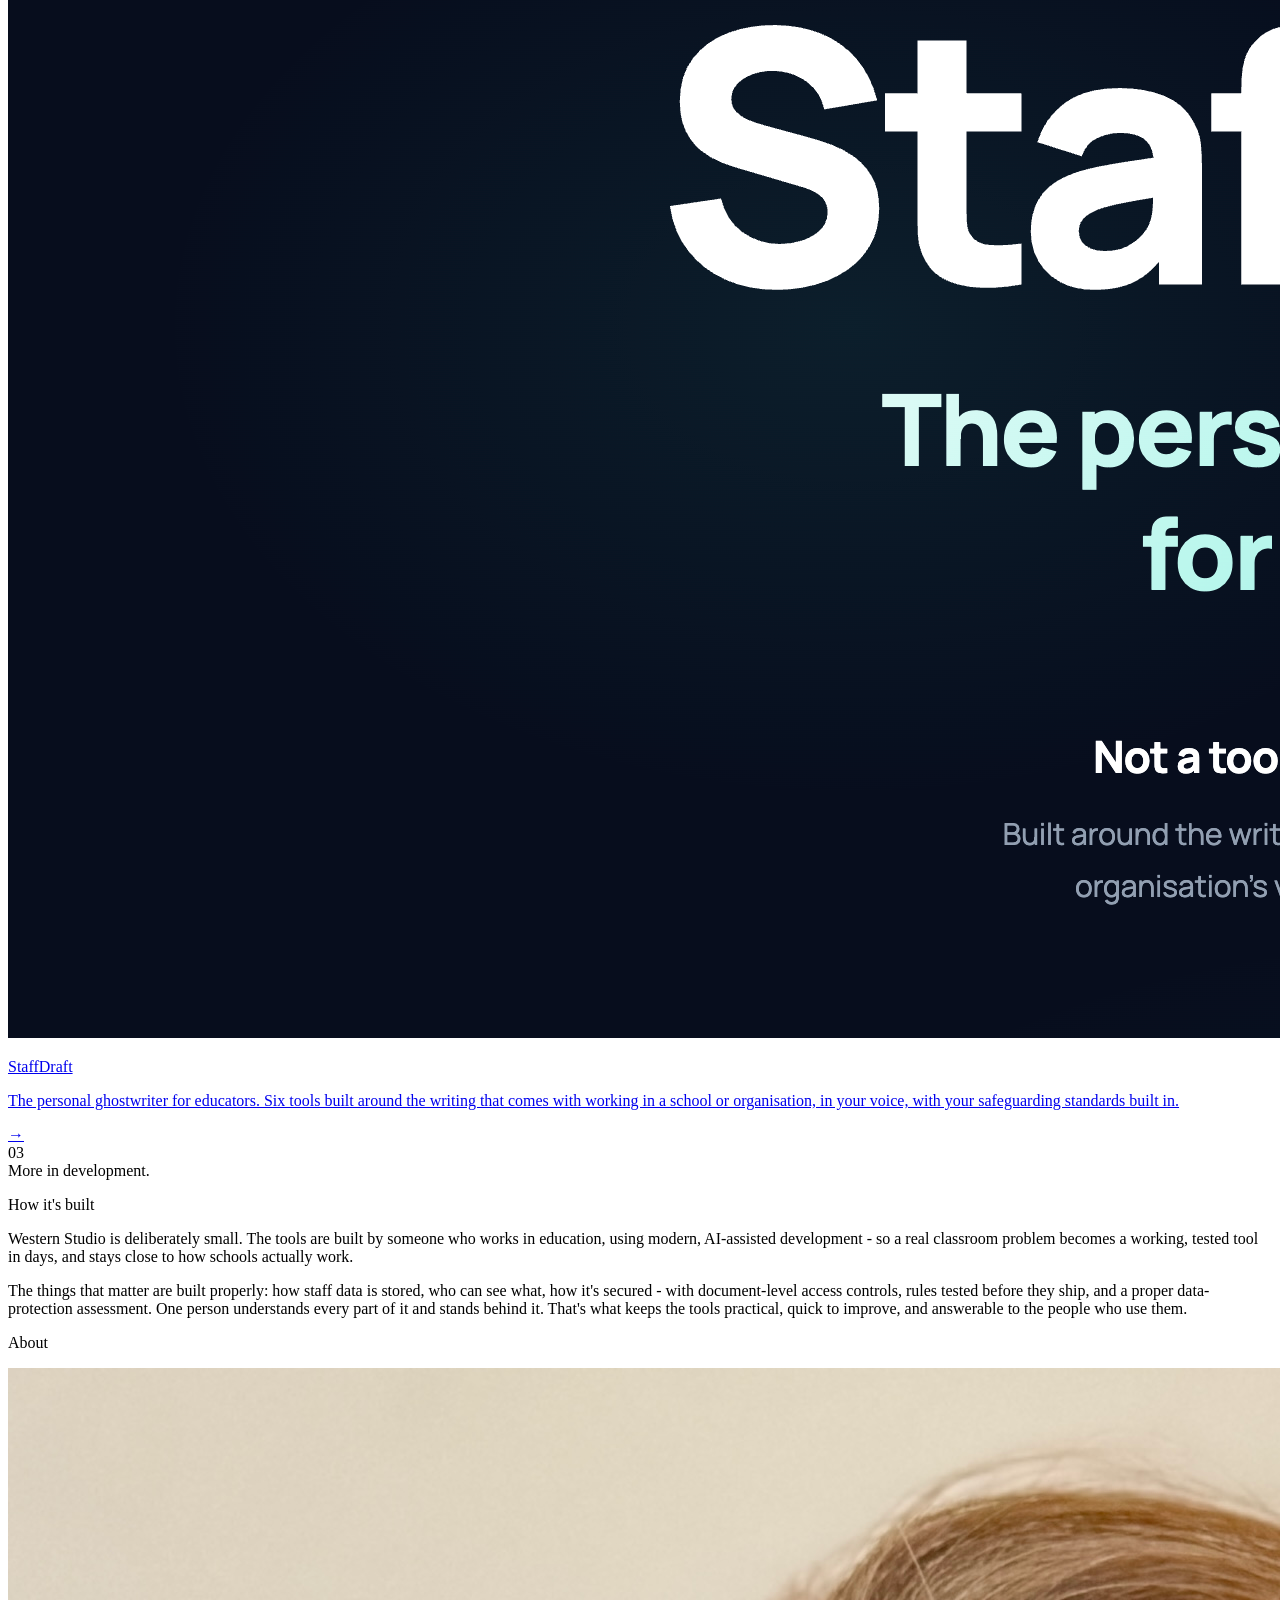
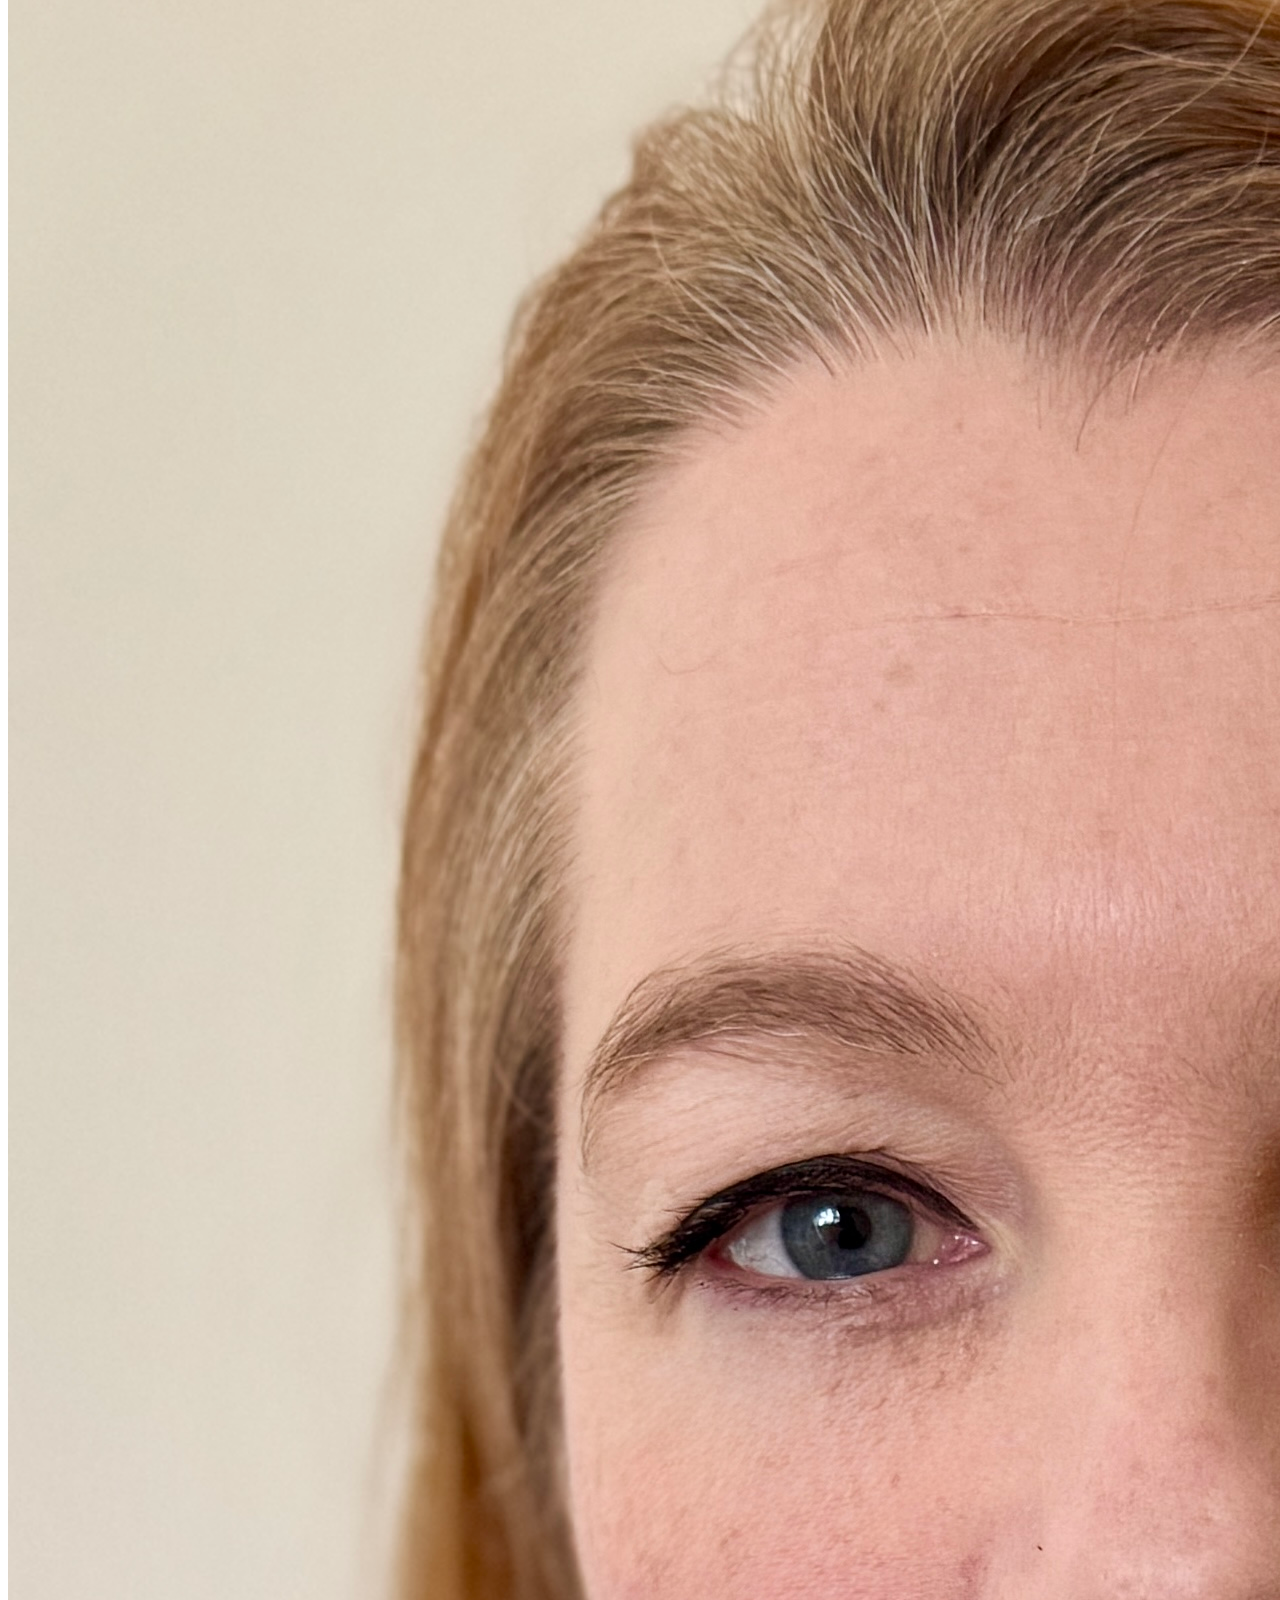
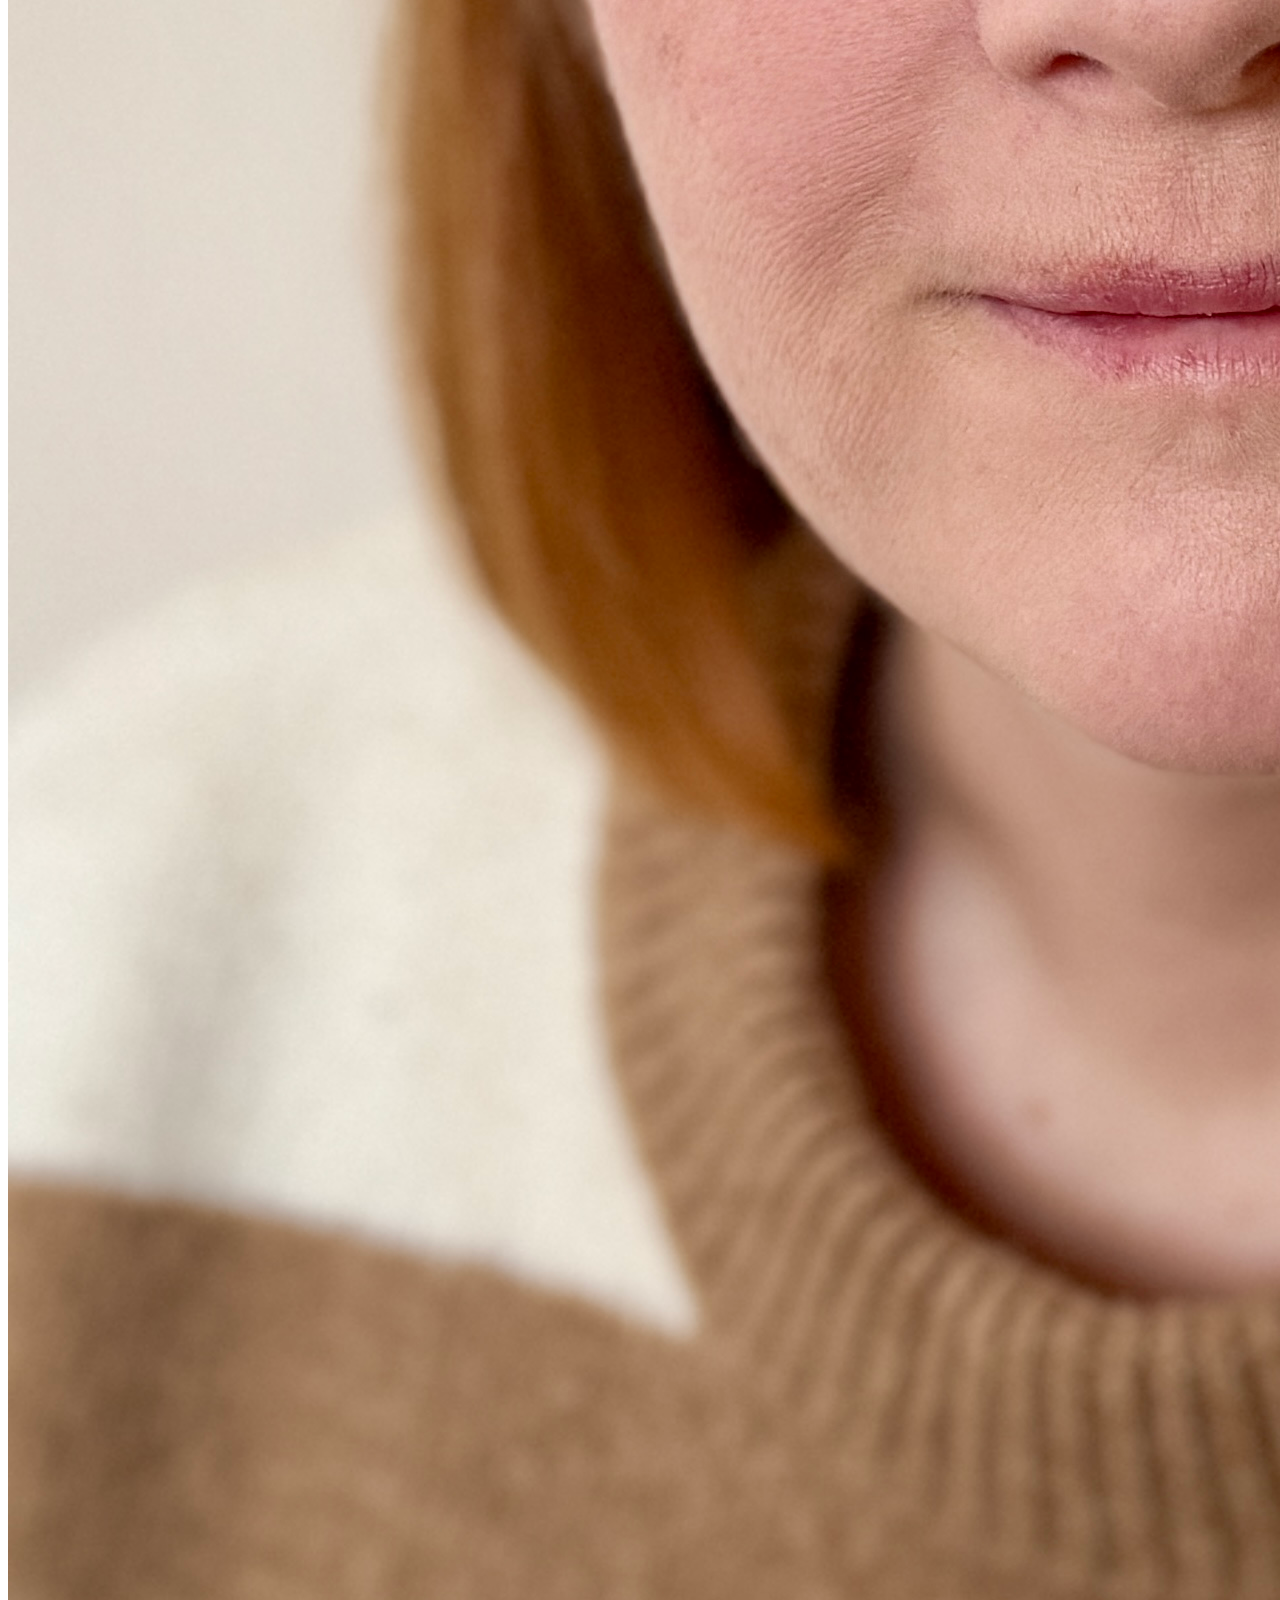
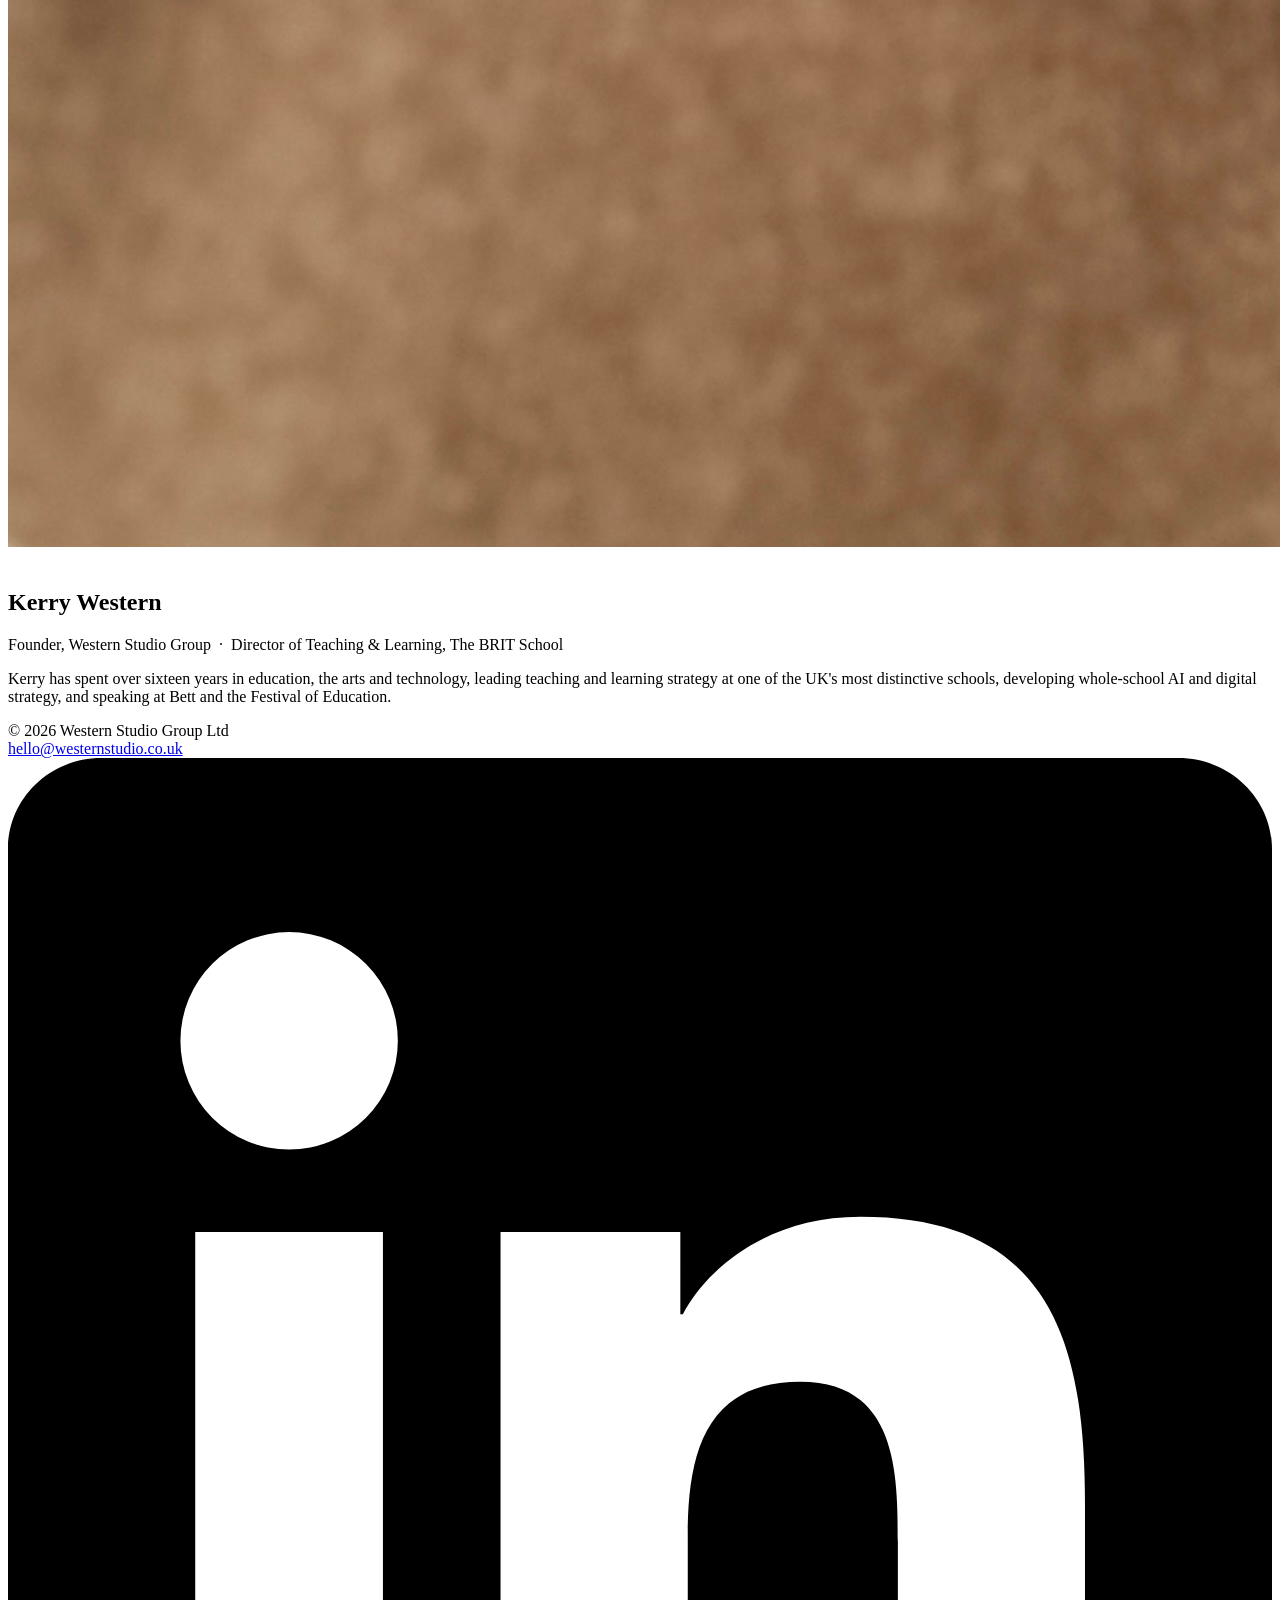
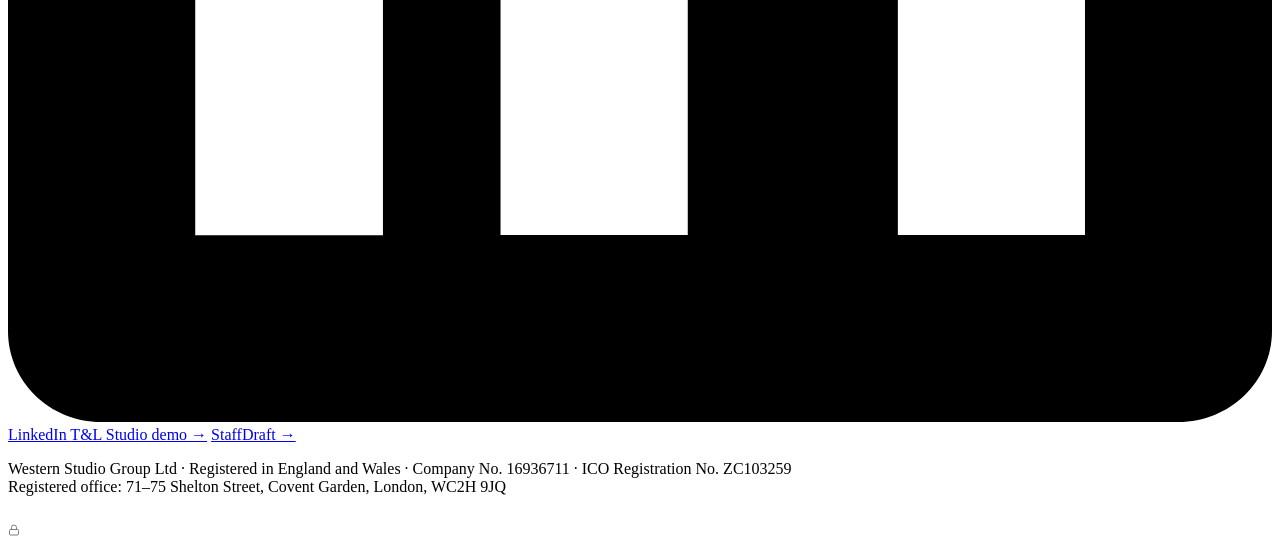
==== commit 33307599: "Revise 'About' section content in index.html Updated the 'About' section to reflect Kerry Western's " ====
--- a/WesternStudio/public/index.html
+++ b/WesternStudio/public/index.html
@@ -114,7 +114,7 @@
         </div>
       </section>
 
-      <!-- ABOUT section hidden from public (2026-07). To restore, remove this line and the matching close-comment below.
+      
       <section class="about">
         <p class="section-label">About</p>
         <div class="about-inner">
@@ -126,12 +126,13 @@
           </div>
           <div class="about-body">
             <h2>Kerry Western</h2>
-            <p class="about-role">Creator, Western Studio Group &nbsp;·&nbsp; Director of Teaching &amp; Learning, The BRIT School</p>
-            <p>Kerry has spent over sixteen years at the intersection of education, the arts and technology, leading teaching and learning strategy at one of the UK's most distinctive schools, developing whole-school AI and digital strategy, and speaking at Bett and the Festival of Education.</p>
+            <p class="about-role">Founder, Western Studio Group &nbsp;·&nbsp; Director of Teaching &amp; Learning, The BRIT School</p>
+            <p>Kerry has spent over sixteen years in education, the arts and technology, leading teaching and learning strategy at one of the UK's most distinctive schools, developing whole-school AI and digital strategy, and speaking at Bett and the Festival of Education.</p>
           </div>
         </div>
       </section>
 
+      <!-- BRAND section hidden from public (2026-07). To restore, remove this line and the matching close-comment below.
       <section class="brand">
         <p class="section-label">Brand</p>
         <div class="brand-logos">
